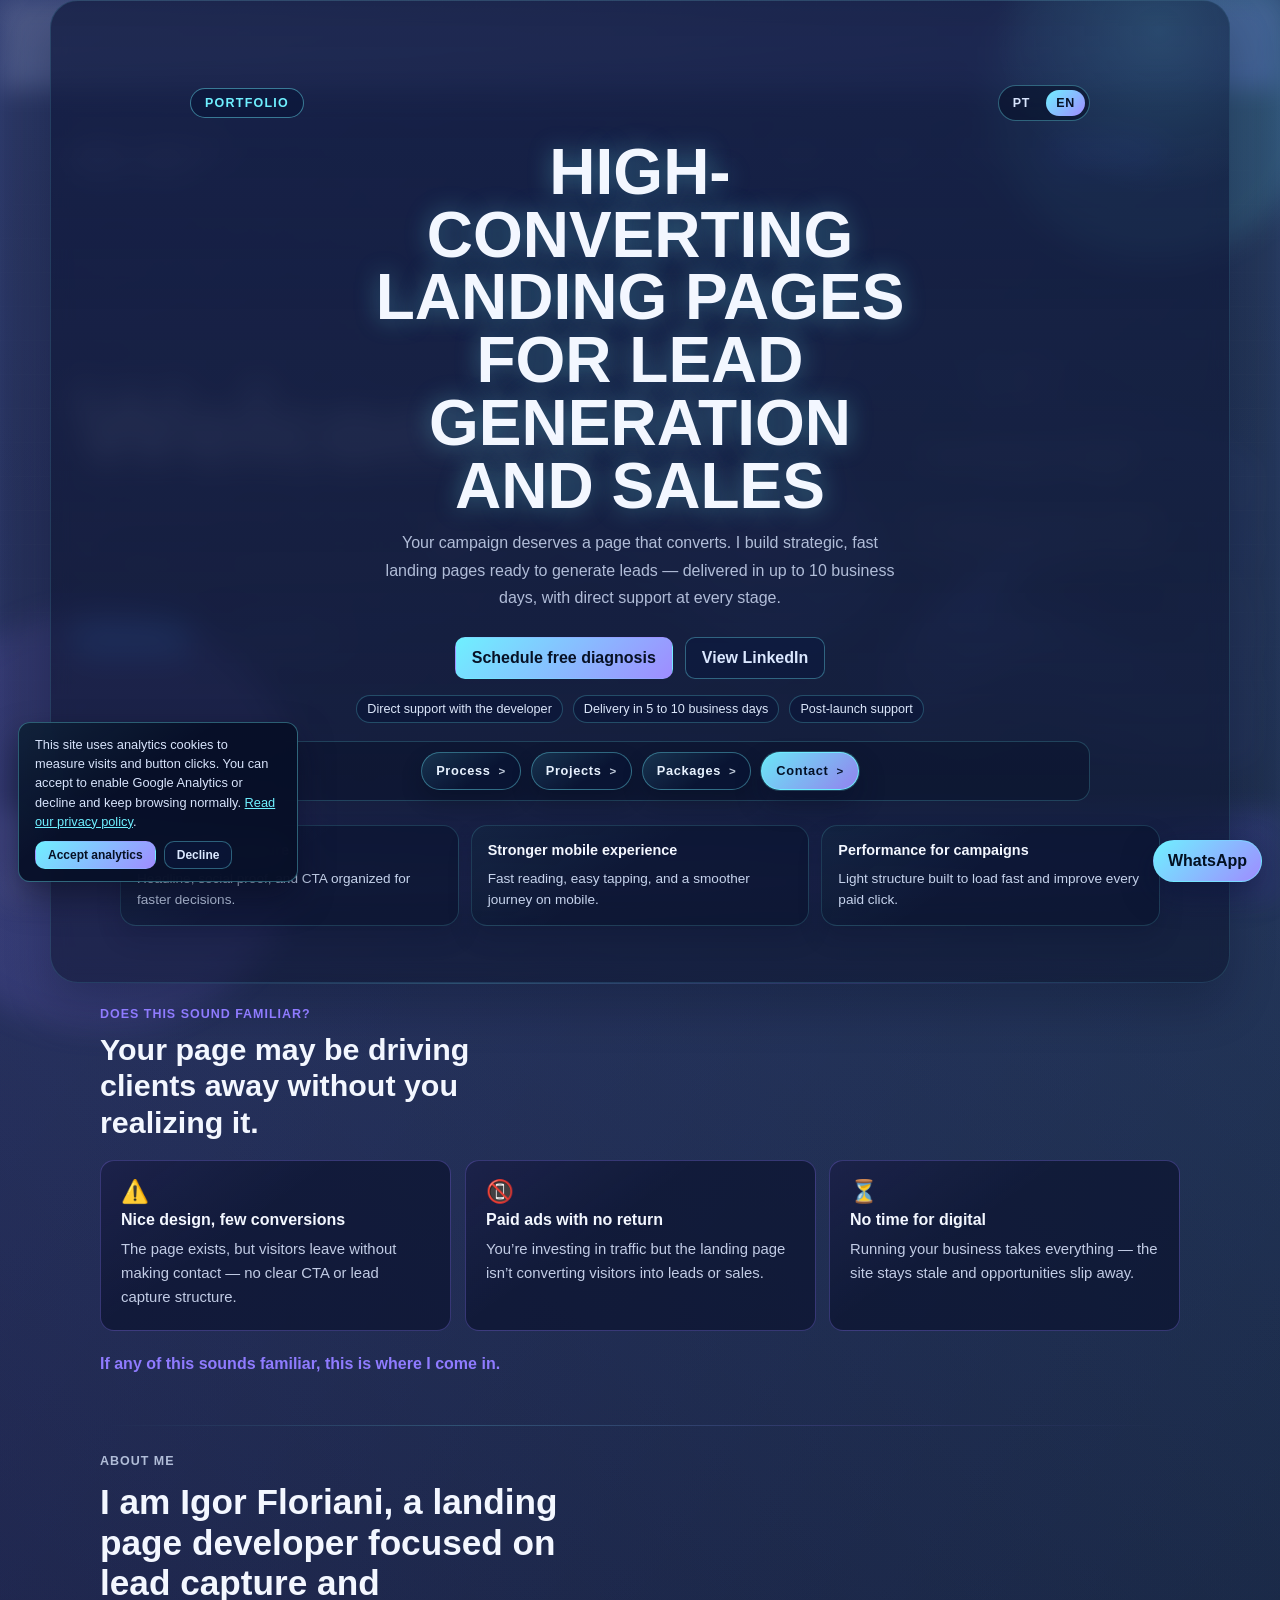
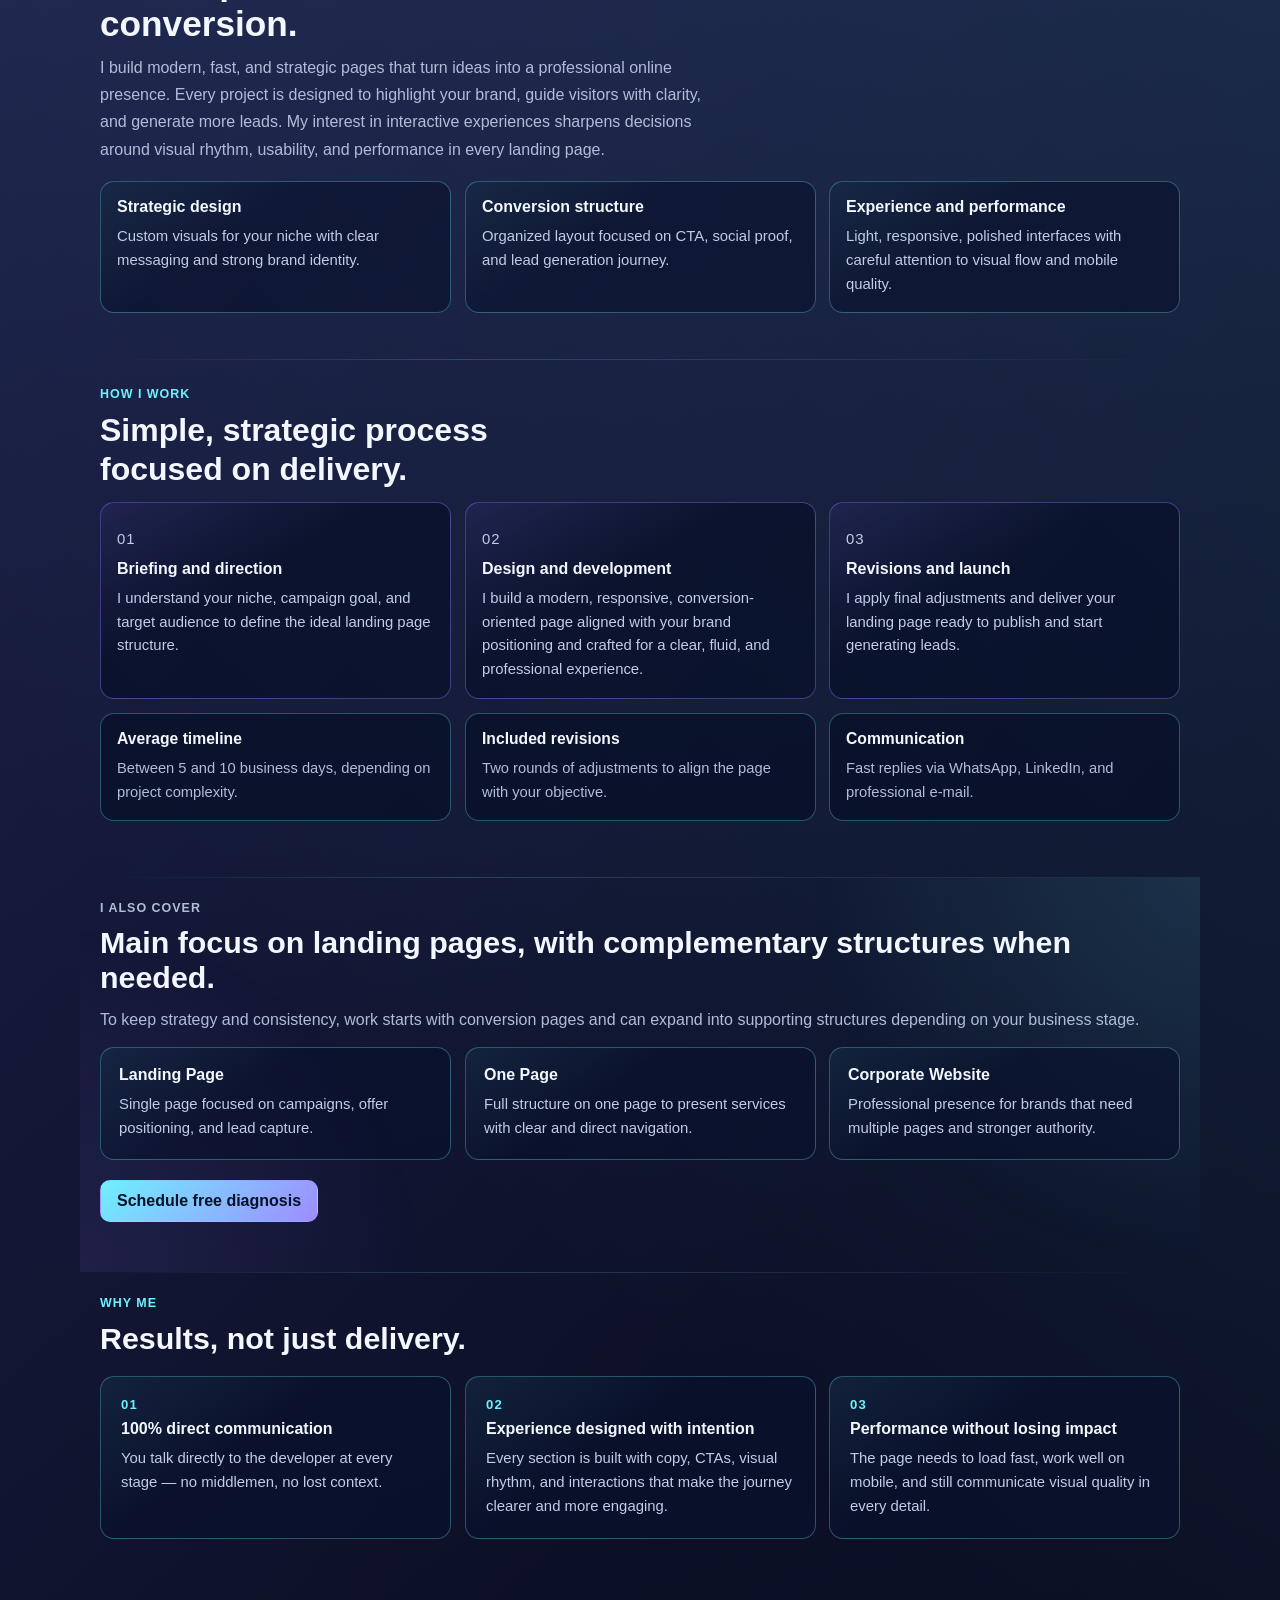
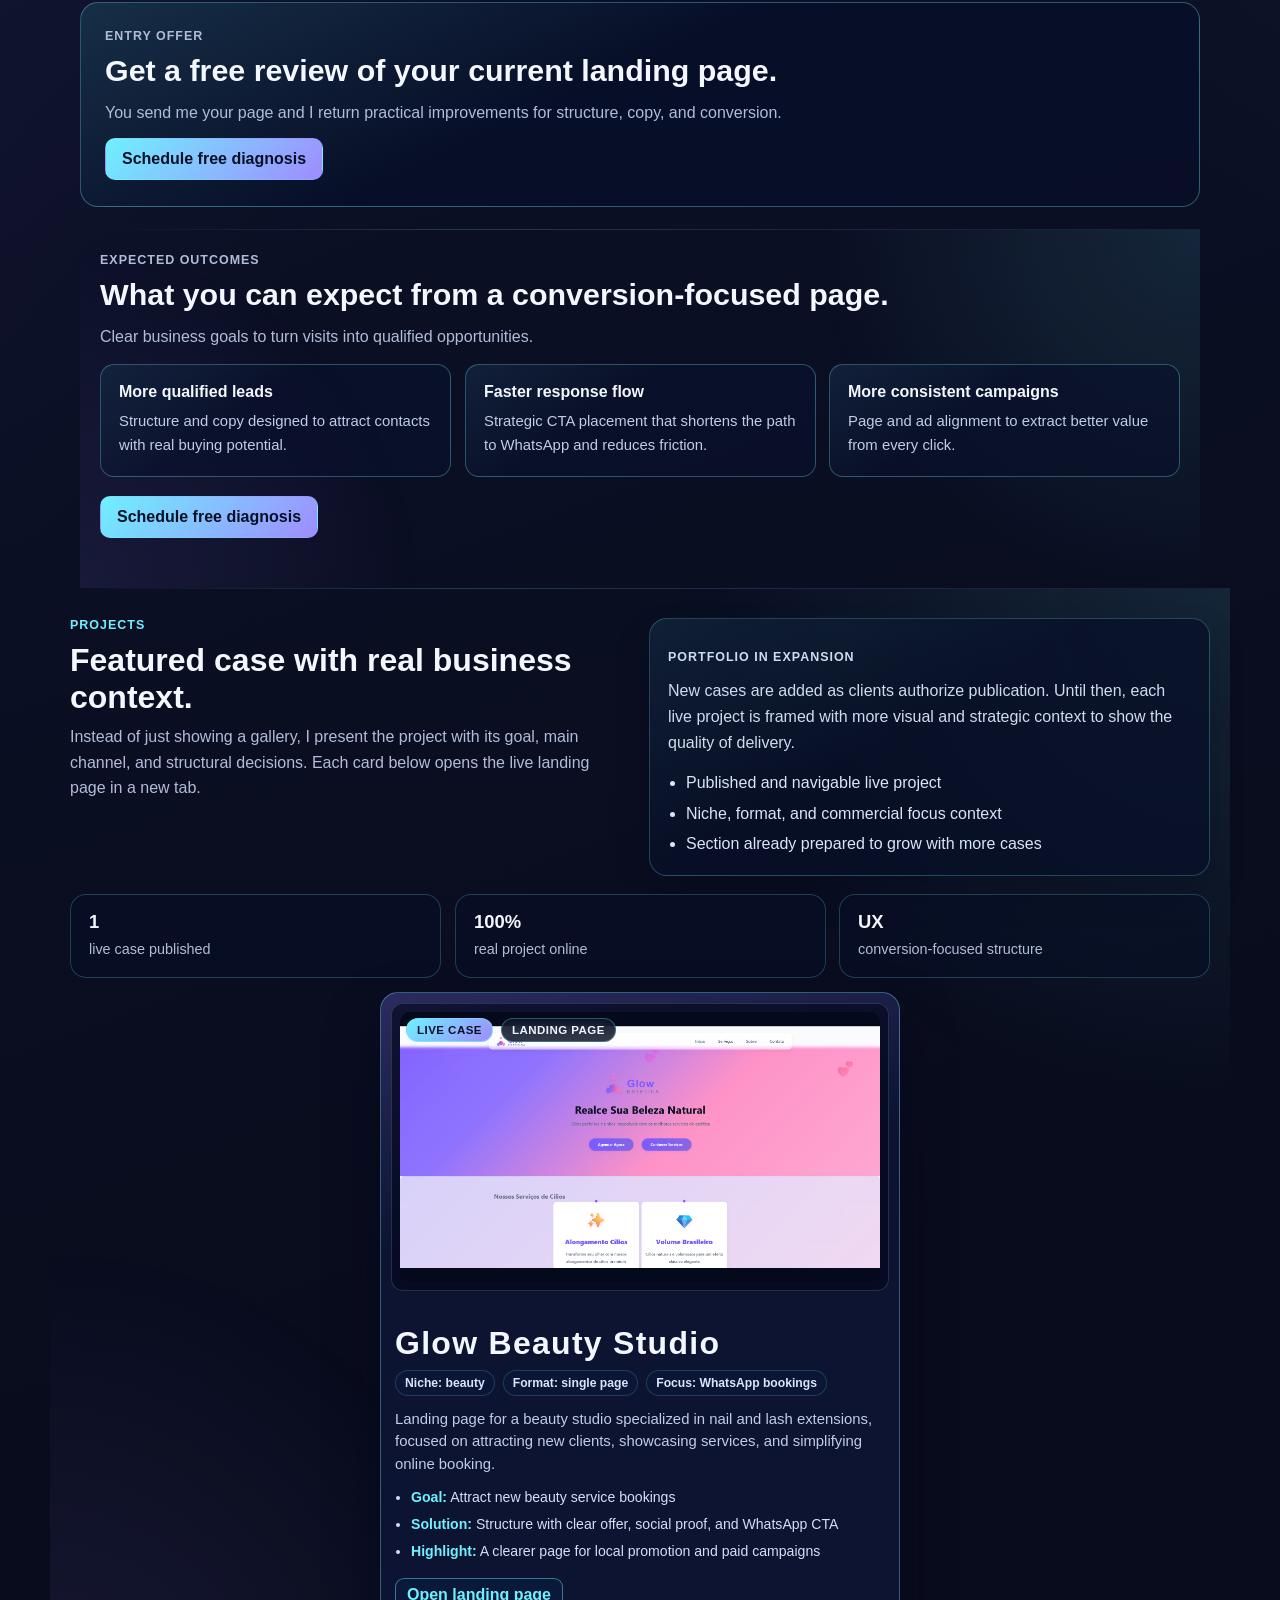
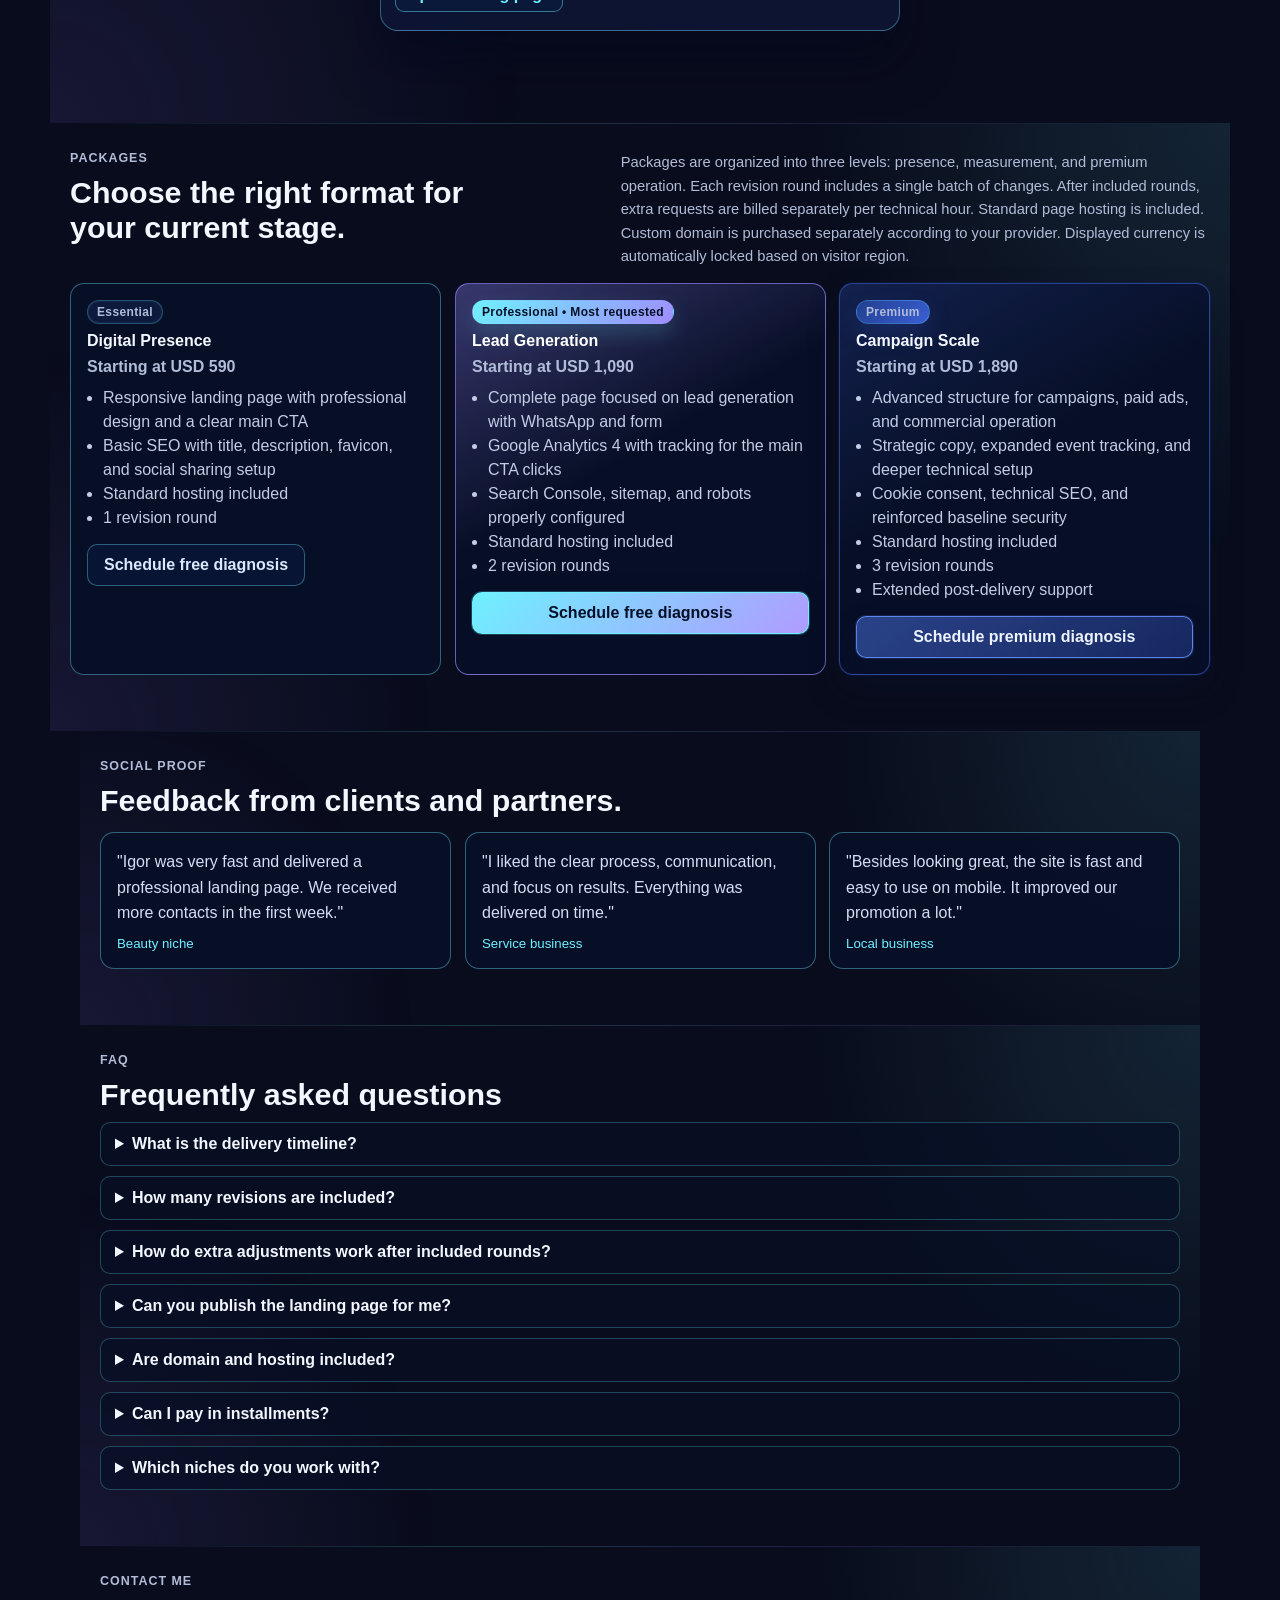
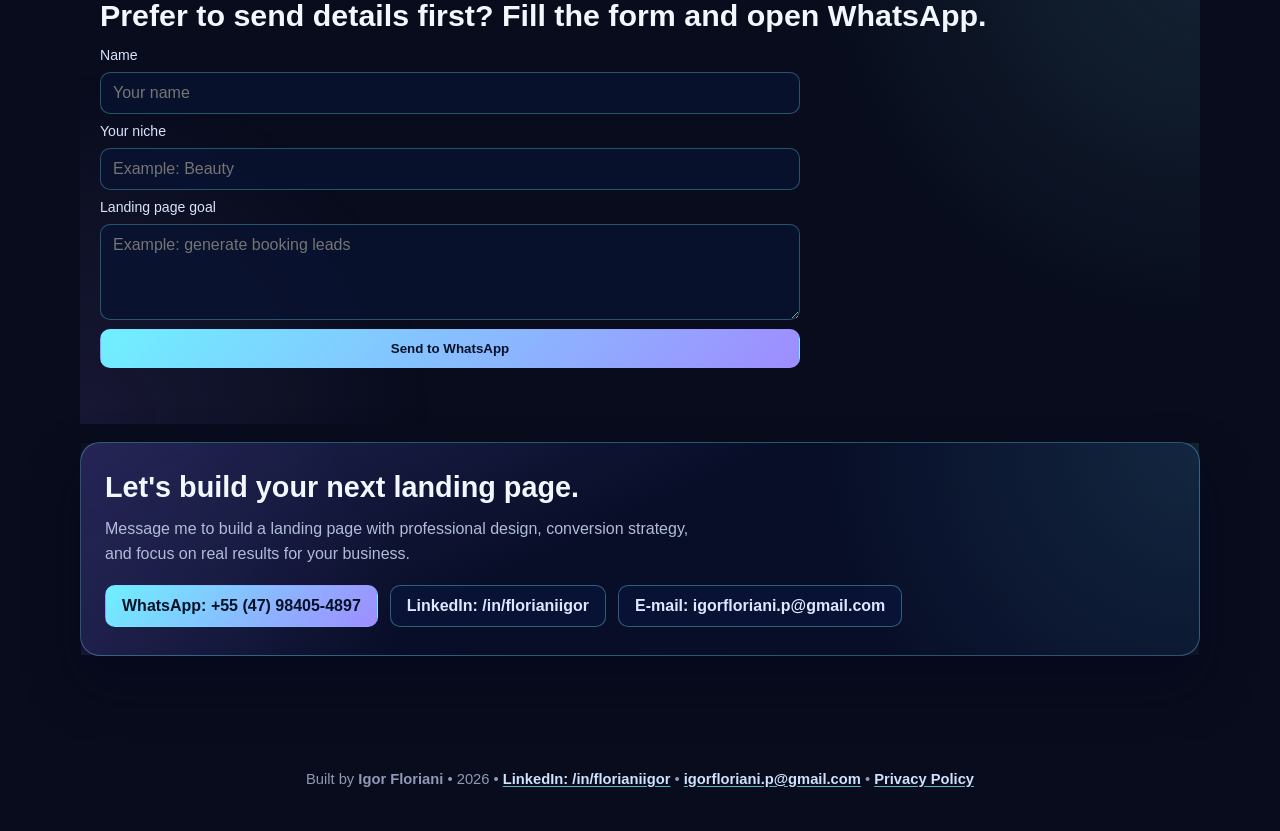
==== index.html @ 19daec39 "feat: refine hero navigation emphasis and premium package hierarchy - Recenter hero headline and mov" ====
<!doctype html>
<html lang="pt-BR">
  <head>
        <script>
          window.GA_MEASUREMENT_ID = "G-L2QM099LRE";
          window.dataLayer = window.dataLayer || [];
          function gtag(){dataLayer.push(arguments);}
        </script>
        <script>
          (function () {
            try {
              const storageKey = "preferred_lang";
              const savedLang = localStorage.getItem(storageKey);
              const path = window.location.pathname;
              const isPtPage = path.endsWith("/") || path.endsWith("/index.html") || path === "";

              if (!isPtPage || savedLang === "pt") {
                return;
              }

              if (!savedLang) {
                const browserLang = (navigator.language || "").toLowerCase();
                if (browserLang.startsWith("en")) {
                  window.location.replace("index-en.html");
                }
              }
            } catch (error) {
              // Ignore storage/navigation issues and keep default language.
            }
          })();
        </script>
    <meta charset="UTF-8" />
    <meta name="viewport" content="width=device-width, initial-scale=1.0" />
    <meta name="author" content="Igor Floriani" />
    <meta name="theme-color" content="#090c1c" />
    <!-- Security Headers -->
    <meta http-equiv="X-UA-Compatible" content="IE=edge" />
    <meta http-equiv="X-Content-Type-Options" content="nosniff" />
    <meta http-equiv="X-Frame-Options" content="SAMEORIGIN" />
    <meta http-equiv="Referrer-Policy" content="strict-origin-when-cross-origin" />
    <meta http-equiv="Permissions-Policy" content="geolocation=(), microphone=(), camera=()" />
    <meta http-equiv="Content-Security-Policy" content="default-src 'self' https:; script-src 'self' 'unsafe-inline' https://www.googletagmanager.com https://www.google-analytics.com; style-src 'self' 'unsafe-inline' https://fonts.googleapis.com; font-src https://fonts.gstatic.com; connect-src https://www.google-analytics.com https://www.googletagmanager.com https://www.igorfloriani.com; img-src 'self' data: https:; media-src 'none'; object-src 'none'; frame-src 'none'" />
    <title>Landing Pages de Alta Conversão | Igor Floriani</title>
    <meta
      name="description"
      content="Landing pages de alta conversão para gerar leads e vender mais. Desenvolvimento estratégico, SEO técnico e suporte direto com Igor Floriani."
    />
    <!-- Open Graph / Facebook -->
    <meta property="og:type" content="website">
    <meta property="og:locale" content="pt_BR">
    <meta property="og:locale:alternate" content="en_US">
    <meta property="og:site_name" content="Igor Floriani">
    <meta property="og:url" content="https://www.igorfloriani.com/">
    <meta property="og:title" content="Landing Pages de Alta Conversão | Igor Floriani">
    <meta property="og:description" content="Landing pages de alta conversão para gerar leads e vender mais, com SEO técnico, performance e suporte direto.">
    <meta property="og:image" content="https://www.igorfloriani.com/assets/og-image.png">
    <meta property="og:image:width" content="1200">
    <meta property="og:image:height" content="630">
    <meta property="og:image:alt" content="Igor Floriani - Landing pages com foco em conversão">

    <!-- Twitter -->
    <meta property="twitter:card" content="summary_large_image">
    <meta property="twitter:url" content="https://www.igorfloriani.com/">
    <meta property="twitter:title" content="Landing Pages de Alta Conversão | Igor Floriani">
    <meta property="twitter:description" content="Landing pages para gerar leads e vender mais, com SEO técnico, performance e suporte direto.">
    <meta property="twitter:image" content="https://www.igorfloriani.com/assets/og-image.png">
    <meta property="twitter:image:alt" content="Igor Floriani - Landing pages com foco em conversão">

    <!-- Canonical URL -->
    <link rel="canonical" href="https://www.igorfloriani.com/">
    <link rel="alternate" hreflang="pt-BR" href="https://www.igorfloriani.com/">
    <link rel="alternate" hreflang="en" href="https://www.igorfloriani.com/index-en.html">
    <link rel="alternate" hreflang="x-default" href="https://www.igorfloriani.com/">

    <script type="application/ld+json">
      {
        "@context": "https://schema.org",
        "@graph": [
          {
            "@type": "ProfessionalService",
            "@id": "https://www.igorfloriani.com/#service",
            "name": "Landing Pages de Alta Conversão | Igor Floriani",
            "url": "https://www.igorfloriani.com/",
            "image": "https://www.igorfloriani.com/assets/og-image.png",
            "description": "Desenvolvimento de landing pages de alta conversão, com SEO técnico, performance e foco em geração de leads.",
            "serviceType": ["Landing pages de alta conversão", "Implementação de GA4", "SEO técnico para landing pages"],
            "areaServed": ["BR", "US", "PT", "GB"],
            "availableLanguage": ["pt-BR", "en"],
            "priceRange": "R$790-R$2190 / USD590-USD1890",
            "sameAs": ["https://www.linkedin.com/in/florianiigor"],
            "contactPoint": [
              {
                "@type": "ContactPoint",
                "contactType": "sales",
                "telephone": "+55-47-98405-4897",
                "email": "igorfloriani.p@gmail.com",
                "availableLanguage": ["pt-BR", "en"]
              }
            ]
          },
          {
            "@type": "WebSite",
            "@id": "https://www.igorfloriani.com/#website",
            "url": "https://www.igorfloriani.com/",
            "name": "Landing Pages de Alta Conversão | Igor Floriani",
            "description": "Landing pages estratégicas para captar leads, validar ofertas e vender mais.",
            "inLanguage": "pt-BR"
          }
        ]
      }
    </script>

    <script type="application/ld+json">
      {
        "@context": "https://schema.org",
        "@type": "FAQPage",
        "mainEntity": [
          {
            "@type": "Question",
            "name": "Qual o prazo de entrega?",
            "acceptedAnswer": {
              "@type": "Answer",
              "text": "Normalmente entre 5 e 10 dias úteis, dependendo do escopo e materiais enviados."
            }
          },
          {
            "@type": "Question",
            "name": "Quantas revisões estão inclusas?",
            "acceptedAnswer": {
              "@type": "Answer",
              "text": "Até 2 rodadas de ajustes para garantir alinhamento com seu objetivo."
            }
          },
          {
            "@type": "Question",
            "name": "Você publica a landing para mim?",
            "acceptedAnswer": {
              "@type": "Answer",
              "text": "Sim, posso deixar sua página pronta para publicação e orientar domínio e hospedagem."
            }
          },
          {
            "@type": "Question",
            "name": "Posso pagar em etapas?",
            "acceptedAnswer": {
              "@type": "Answer",
              "text": "Sim. Em geral funciona com sinal para início e restante na entrega."
            }
          }
        ]
      }
    </script>

    <!-- Robots meta -->
    <meta name="robots" content="index, follow">
    <meta name="googlebot" content="index, follow, max-image-preview:large, max-snippet:-1, max-video-preview:-1" />
    <link rel="icon" href="/favicon.ico" sizes="any" />
    <link rel="icon" type="image/png" href="/favicon-48x48.png" sizes="48x48" />
    <link rel="icon" type="image/png" href="/favicon-32x32.png" sizes="32x32" />
    <link rel="icon" type="image/png" href="/favicon-16x16.png" sizes="16x16" />
    <link rel="icon" type="image/x-icon" href="./favicon.ico?v=2" />
    <link rel="shortcut icon" href="./favicon.ico?v=2" />
    <link rel="apple-touch-icon" sizes="180x180" href="./apple-touch-icon.png?v=2" />
    <link rel="icon" type="image/png" sizes="32x32" href="./favicon-32x32.png?v=2" />
    <link rel="icon" type="image/png" sizes="16x16" href="./favicon-16x16.png?v=2" />
    <link rel="manifest" href="site.webmanifest" />
    <link rel="preconnect" href="https://fonts.googleapis.com" />
    <link rel="preconnect" href="https://fonts.gstatic.com" crossorigin />
    <link
      rel="preload"
      as="style"
      href="https://fonts.googleapis.com/css2?family=Manrope:wght@400;500;700;800&family=Orbitron:wght@500;700;800&display=swap"
    />
    <link
      href="https://fonts.googleapis.com/css2?family=Manrope:wght@400;500;700;800&family=Orbitron:wght@500;700;800&display=swap"
      rel="stylesheet"
      media="print"
      onload="this.media='all'"
    />
    <noscript>
      <link
        href="https://fonts.googleapis.com/css2?family=Manrope:wght@400;500;700;800&family=Orbitron:wght@500;700;800&display=swap"
        rel="stylesheet"
      />
    </noscript>
    <link rel="stylesheet" href="styles.css" />
  </head>
  <body>
    <a href="#main-content" class="skip-link">Pular para o conteúdo principal</a>
    <div class="bg-shape bg-shape--one" aria-hidden="true"></div>
    <div class="bg-shape bg-shape--two" aria-hidden="true"></div>

    <header class="hero">
      <div class="hero__layout">
        <div class="hero__content">
          <div class="hero__top">
            <p class="hero__tag">Portfólio</p>
            <nav class="language-switch" aria-label="Seletor de idioma">
              <a class="language-switch__link language-switch__link--active" data-lang="pt" href="index.html">PT</a>
              <a class="language-switch__link" data-lang="en" href="index-en.html">EN</a>
            </nav>
          </div>
          <h1>Landing pages de alta conversão para gerar leads e vendas</h1>
          <p class="hero__subtitle">
            Sua campanha merece uma página que converte. Desenvolvo landing pages estratégicas, rápidas
            e com foco em resultado — entregues em até 10 dias úteis, com suporte direto em cada etapa.
          </p>
          <div class="hero__actions">
            <a
              class="action-btn action-btn--primary"
              data-track="hero_whatsapp_cta"
              href="https://wa.me/5547984054897?text=Ol%C3%A1%20Igor%2C%20vi%20seu%20portf%C3%B3lio%20e%20quero%20um%20or%C3%A7amento%20para%20minha%20landing%20page."
              target="_blank"
              rel="noopener noreferrer"
            >
              Agendar diagnostico gratuito
            </a>
            <a
              class="action-btn"
              data-track="hero_linkedin_cta"
              href="https://www.linkedin.com/in/florianiigor"
              target="_blank"
              rel="noopener noreferrer"
            >
              Ver LinkedIn
            </a>
          </div>
          <div class="trust-badges" aria-label="Diferenciais de atendimento">
            <span>Atendimento direto com desenvolvedor</span>
            <span>Entrega em 5 a 10 dias úteis</span>
            <span>Suporte pós-entrega</span>
          </div>
          <nav class="hero__quick-nav" aria-label="Acessos rápidos">
            <a class="hero__quick-link" data-track="hero_process_nav" href="#processo">Processo</a>
            <a class="hero__quick-link" data-track="hero_projects_nav" href="#projects">Projetos</a>
            <a class="hero__quick-link" data-track="hero_plans_nav" href="#planos">Pacotes</a>
            <a class="hero__quick-link hero__quick-link--priority" data-track="hero_contact_nav" href="#contato">Contato</a>
          </nav>
        </div>
      </div>
      <div class="hero__insights" aria-label="Pontos fortes da entrega">
        <article class="hero__insight">
          <h2>Oferta mais clara</h2>
          <p>Headline, prova social e CTA organizados para decidir mais rapido.</p>
        </article>
        <article class="hero__insight">
          <h2>Experiencia mobile forte</h2>
          <p>Leitura rapida, toque facil e jornada mais fluida no celular.</p>
        </article>
        <article class="hero__insight">
          <h2>Performance para campanha</h2>
          <p>Estrutura leve para carregar rapido e valorizar cada clique pago.</p>
        </article>
      </div>
    </header>

    <main id="main-content">
      <section class="pain" aria-label="Problemas comuns" lang="pt-BR">
        <p class="pain__tag">Você se identifica?</p>
        <h2>Sua página pode estar afastando clientes sem que você perceba.</h2>
        <div class="pain__grid">
          <article class="pain__item">
            <span class="pain__icon" aria-hidden="true">⚠️</span>
            <h3>Visual bonito, poucas conversões</h3>
            <p>A página existe, mas os visitantes saem sem deixar contato — sem CTA claro e estrutura de captura.</p>
          </article>
          <article class="pain__item">
            <span class="pain__icon" aria-hidden="true">📵</span>
            <h3>Tráfego pago sem retorno</h3>
            <p>Você investe em anúncios mas a landing não transforma visitas em leads ou vendas.</p>
          </article>
          <article class="pain__item">
            <span class="pain__icon" aria-hidden="true">⏳</span>
            <h3>Sem tempo para o digital</h3>
            <p>Tocar o negócio consome tudo — o site fica parado e oportunidades passam em branco.</p>
          </article>
        </div>
        <p class="pain__bridge">Se qualquer uma dessas situações soa familiar, é aqui que eu entro.</p>
      </section>

      <section class="about" id="sobre" aria-label="Sobre mim" lang="pt-BR">
        <p class="about__tag">Sobre mim</p>
        <h2>Sou Igor Floriani, desenvolvedor de landing pages para captação e conversão.</h2>
        <p>
          Crio páginas modernas, rápidas e estratégicas para transformar ideias em presença digital
          profissional. Cada projeto é pensado para destacar sua marca, conduzir o visitante com
          clareza e gerar mais contatos para o seu negócio. Meu olhar para experiências interativas
          reforça decisões de ritmo visual, usabilidade e performance em cada landing page.
        </p>
        <div class="about__grid" aria-label="Diferenciais">
          <article class="about__item">
            <h3>Design estratégico</h3>
            <p>Visual personalizado para o nicho, com clareza de mensagem e identidade forte.</p>
          </article>
          <article class="about__item">
            <h3>Estrutura de conversão</h3>
            <p>Organização com foco em CTA, prova social e jornada para gerar mais leads.</p>
          </article>
          <article class="about__item">
            <h3>Experiência e performance</h3>
            <p>Interfaces leves, responsivas e polidas, com atenção à fluidez visual e à qualidade no mobile.</p>
          </article>
        </div>
      </section>
      <section class="process" id="processo" aria-label="Como eu trabalho" lang="pt-BR">
        <p class="process__tag">Como eu trabalho</p>
        <h2>Processo simples, estratégico e focado em entrega.</h2>
        <div class="process__grid">
          <article class="process__item">
            <p class="process__step">01</p>
            <h3>Briefing e direção</h3>
            <p>
              Entendo seu nicho, objetivo da campanha e público para definir a estrutura ideal da
              landing page.
            </p>
          </article>
          <article class="process__item">
            <p class="process__step">02</p>
            <h3>Design e desenvolvimento</h3>
            <p>
              Construo uma página moderna, responsiva e com foco em conversão, alinhada à identidade
              da sua marca e pensada para uma experiência clara, fluida e profissional.
            </p>
          </article>
          <article class="process__item">
            <p class="process__step">03</p>
            <h3>Revisões e publicação</h3>
            <p>
              Ajusto os detalhes finais e entrego sua landing pronta para publicar e começar a gerar
              contatos.
            </p>
          </article>
        </div>
        <div class="process__highlights" aria-label="Informações rápidas">
          <article class="highlight-card">
            <h3>Prazo médio</h3>
            <p>Entre 5 e 10 dias úteis, de acordo com a complexidade do projeto.</p>
          </article>
          <article class="highlight-card">
            <h3>Revisões incluídas</h3>
            <p>Duas rodadas de ajustes para alinhar a página ao seu objetivo.</p>
          </article>
          <article class="highlight-card">
            <h3>Atendimento</h3>
            <p>Resposta rápida via WhatsApp, LinkedIn e e-mail profissional.</p>
          </article>
        </div>
      </section>

      <section class="service-scope" aria-label="Escopos atendidos" lang="pt-BR">
        <p class="service-scope__tag">Atendo tambem</p>
        <h2>Foco principal em landing pages, com opcoes complementares quando faz sentido.</h2>
        <p>
          Para manter estrategia e consistencia, o trabalho parte de paginas de conversao e pode
          evoluir para estruturas de apoio conforme o momento do seu negocio.
        </p>
        <div class="service-scope__grid">
          <article class="service-scope__item">
            <h3>Landing Page</h3>
            <p>Pagina unica com foco em campanha, oferta e captacao de leads com CTA claro.</p>
          </article>
          <article class="service-scope__item">
            <h3>One Page</h3>
            <p>Estrutura completa em uma pagina para apresentar servicos com navegacao objetiva.</p>
          </article>
          <article class="service-scope__item">
            <h3>Site Institucional</h3>
            <p>Presenca profissional para marcas que precisam de mais paginas e autoridade digital.</p>
          </article>
        </div>
        <a
          class="action-btn action-btn--primary service-scope__cta"
          data-track="scope_whatsapp_cta"
          href="https://wa.me/5547984054897?text=Ol%C3%A1%20Igor%2C%20quero%20agendar%20um%20diagn%C3%B3stico%20gratuito%20para%20entender%20qual%20estrutura%20de%20site%20faz%20mais%20sentido%20para%20meu%20neg%C3%B3cio."
          target="_blank"
          rel="noopener noreferrer"
        >
          Agendar diagnostico gratuito
        </a>
      </section>

      <section class="why-me" aria-label="Por que trabalhar comigo" lang="pt-BR">
        <p class="why-me__tag">Por que comigo</p>
        <h2>Resultado, não só entrega.</h2>
        <div class="why-me__grid">
          <article class="why-me__item">
            <span class="why-me__num" aria-hidden="true">01</span>
            <h3>Atendimento 100% direto</h3>
            <p>Você fala com o desenvolvedor em cada etapa — sem intermediários e sem perda de contexto.</p>
          </article>
          <article class="why-me__item">
            <span class="why-me__num" aria-hidden="true">02</span>
            <h3>Experiência pensada com intenção</h3>
            <p>Cada seção é pensada com copy, CTA, ritmo visual e interações que tornam a jornada mais clara e envolvente.</p>
          </article>
          <article class="why-me__item">
            <span class="why-me__num" aria-hidden="true">03</span>
            <h3>Performance sem sacrificar impacto</h3>
            <p>A página precisa carregar rápido, funcionar bem no mobile e ainda transmitir qualidade visual em cada detalhe.</p>
          </article>
        </div>
      </section>

      <section class="offer" aria-label="Oferta de entrada">
        <p class="offer__tag">Oferta de entrada</p>
        <h2>Receba uma análise gratuita da sua landing atual.</h2>
        <p>
          Você me envia sua página, eu te devolvo melhorias práticas de estrutura, copy e conversão.
        </p>
        <a
          class="action-btn action-btn--primary"
          data-track="offer_whatsapp_cta"
          href="https://wa.me/5547984054897?text=Ol%C3%A1%20Igor%2C%20quero%20a%20an%C3%A1lise%20gratuita%20da%20minha%20landing%20page."
          target="_blank"
          rel="noopener noreferrer"
        >
          Agendar diagnostico gratuito
        </a>
      </section>

      <section class="outcomes" aria-label="Resultados esperados" lang="pt-BR">
        <p class="outcomes__tag">Resultados esperados</p>
        <h2>O que voce pode esperar com uma pagina feita para conversao.</h2>
        <p>Objetivos de negocio claros para transformar visitas em oportunidades comerciais.</p>
        <div class="outcomes__grid">
          <article class="outcomes__item">
            <h3>Mais leads qualificados</h3>
            <p>Estrutura e copy para atrair contatos com real potencial de compra.</p>
          </article>
          <article class="outcomes__item">
            <h3>Atendimento mais rapido</h3>
            <p>CTA estrategico para encurtar o caminho ate o WhatsApp e reduzir friccao.</p>
          </article>
          <article class="outcomes__item">
            <h3>Campanhas com mais consistencia</h3>
            <p>Pagina alinhada ao trafego pago para aproveitar melhor cada clique investido.</p>
          </article>
        </div>
        <a
          class="action-btn action-btn--primary outcomes__cta"
          data-track="outcomes_whatsapp_cta"
          href="https://wa.me/5547984054897?text=Ol%C3%A1%20Igor%2C%20quero%20agendar%20um%20diagn%C3%B3stico%20gratuito%20para%20aumentar%20a%20convers%C3%A3o%20da%20minha%20p%C3%A1gina."
          target="_blank"
          rel="noopener noreferrer"
        >
          Agendar diagnostico gratuito
        </a>
      </section>

      <section class="projects-section" aria-label="Projetos publicados" lang="pt-BR">
        <div class="projects-section__header">
          <div class="projects-section__intro">
            <p class="projects-section__tag">Projetos</p>
            <h2>Case em destaque, com contexto real de negocio.</h2>
            <p class="projects-section__subtitle">
              Em vez de mostrar so uma galeria, apresento o projeto com objetivo, canal principal e
              decisoes de estrutura. Cada card abaixo abre a landing real em uma nova aba.
            </p>
          </div>
          <aside class="projects-section__spotlight" aria-label="Contexto do portfólio">
            <p class="projects-section__spotlight-tag">Portfólio em expansão</p>
            <p>
              Novos cases entram conforme autorização dos clientes. Enquanto isso, cada projeto
              publicado recebe mais contexto visual e estratégico para mostrar a qualidade da entrega.
            </p>
            <ul class="projects-section__spotlight-list">
              <li>Projeto publicado e navegável</li>
              <li>Contexto de nicho, formato e foco comercial</li>
              <li>Seção preparada para crescer com novos cases</li>
            </ul>
          </aside>
        </div>
        <div class="projects-section__stats" aria-label="Indicadores do portfólio">
          <article class="projects-section__stat">
            <strong data-project-count>1</strong>
            <span>case publicado</span>
          </article>
          <article class="projects-section__stat">
            <strong>100%</strong>
            <span>projeto real no ar</span>
          </article>
          <article class="projects-section__stat">
            <strong>UX</strong>
            <span>estrutura com foco em conversão</span>
          </article>
        </div>
        <section class="projects" id="projects" aria-label="Lista de projetos"></section>
      </section>

      <section class="plans" id="planos" aria-label="Pacotes de serviço" lang="pt-BR">
        <div class="plans__header">
          <div class="plans__intro">
            <p class="plans__tag">Pacotes</p>
            <h2>Escolha o formato ideal para o seu momento.</h2>
          </div>
          <p class="plans__note">
            Os pacotes foram organizados em três níveis: presença, medição e operação premium. Cada
            rodada de ajustes considera um lote único de alterações. Após as rodadas inclusas, novas
            demandas são cobradas à parte por hora técnica. A hospedagem padrão da página já está
            inclusa. O domínio personalizado é contratado à parte, conforme o valor do provedor. A
            moeda exibida é definida automaticamente pela região de acesso.
          </p>
        </div>
        <div class="plans__grid">
          <article class="plan-card">
            <p class="plan-card__badge">Essencial</p>
            <h3>Presença Digital</h3>
            <p class="plan-card__price">
              A partir de
              <span data-price-brl="R$ 790" data-price-usd="US$ 590">R$ 790</span>
            </p>
            <ul>
              <li>Landing page responsiva com visual profissional e CTA principal</li>
              <li>SEO básico com title, description, favicon e compartilhamento social</li>
              <li>Hospedagem padrão inclusa</li>
              <li>1 rodada de ajustes</li>
            </ul>
            <a
              class="action-btn"
              data-track="plan_presenca_cta"
              href="https://wa.me/5547984054897?text=Ol%C3%A1%20Igor%2C%20quero%20agendar%20um%20diagn%C3%B3stico%20gratuito%20para%20o%20pacote%20Presenca%20Digital."
              target="_blank"
              rel="noopener noreferrer"
              >Agendar diagnostico gratuito</a
            >
          </article>
          <article class="plan-card plan-card--featured">
            <p class="plan-card__badge">Profissional • Mais pedido</p>
            <h3>Captação de Leads</h3>
            <p class="plan-card__price">
              A partir de
              <span data-price-brl="R$ 1.390" data-price-usd="US$ 1.090">R$ 1.390</span>
            </p>
            <ul>
              <li>Página completa para gerar leads com WhatsApp e formulário</li>
              <li>Google Analytics 4 com rastreamento dos principais cliques</li>
              <li>Search Console, sitemap e robots configurados</li>
              <li>Hospedagem padrão inclusa</li>
              <li>2 rodadas de ajustes</li>
            </ul>
            <a
              class="action-btn action-btn--primary"
              data-track="plan_captacao_cta"
              href="https://wa.me/5547984054897?text=Ol%C3%A1%20Igor%2C%20quero%20agendar%20um%20diagn%C3%B3stico%20gratuito%20para%20o%20pacote%20Captacao%20de%20Leads."
              target="_blank"
              rel="noopener noreferrer"
              >Agendar diagnostico gratuito</a
            >
          </article>
          <article class="plan-card plan-card--premium">
            <p class="plan-card__badge plan-card__badge--premium">Premium</p>
            <h3>Escala de Campanhas</h3>
            <p class="plan-card__price">
              A partir de
              <span data-price-brl="R$ 2.190" data-price-usd="US$ 1.890">R$ 2.190</span>
            </p>
            <ul>
              <li>Estrutura avançada para campanhas, anúncios e operação comercial</li>
              <li>Copy estratégica, eventos ampliados e setup técnico mais completo</li>
              <li>Consentimento de cookies, SEO técnico e segurança básica reforçada</li>
              <li>Hospedagem padrão inclusa</li>
              <li>3 rodadas de ajustes</li>
              <li>Suporte estendido no pós-entrega</li>
            </ul>
            <a
              class="action-btn"
              data-track="plan_escala_cta"
              href="https://wa.me/5547984054897?text=Ol%C3%A1%20Igor%2C%20quero%20agendar%20um%20diagn%C3%B3stico%20gratuito%20para%20o%20pacote%20Escala%20de%20Campanhas."
              target="_blank"
              rel="noopener noreferrer"
              >Agendar diagnostico premium</a
            >
          </article>
        </div>
      </section>

      <section class="testimonials" aria-label="Depoimentos" lang="pt-BR">
        <p class="testimonials__tag">Prova social</p>
        <h2>Feedbacks de clientes e parceiros.</h2>
        <div class="testimonials__grid">
          <article class="testimonial-card">
            <p>
              "O Igor foi super ágil e entregou uma landing com visual profissional. Recebemos mais
              contatos já na primeira semana."
            </p>
            <span>Nicho de estética</span>
          </article>
          <article class="testimonial-card">
            <p>
              "Gostei do processo claro, da comunicação e da preocupação com resultado. Tudo ficou
              pronto dentro do prazo."
            </p>
            <span>Prestação de serviços</span>
          </article>
          <article class="testimonial-card">
            <p>
              "Além de bonito, o site ficou rápido e fácil de usar no celular. Isso melhorou muito
              nossa divulgação."
            </p>
            <span>Negócio local</span>
          </article>
        </div>
      </section>

      <section class="faq" id="faq" aria-label="Perguntas frequentes" lang="pt-BR">
        <p class="faq__tag">FAQ</p>
        <h2>Perguntas frequentes</h2>
        <details>
          <summary>Qual o prazo de entrega?</summary>
          <p>Normalmente entre 5 e 10 dias úteis, dependendo do escopo e materiais enviados.</p>
        </details>
        <details>
          <summary>Quantas revisões estão inclusas?</summary>
          <p>Até 2 rodadas de ajustes para garantir alinhamento com seu objetivo.</p>
        </details>
        <details>
          <summary>Como funciona ajuste extra após as rodadas?</summary>
          <p>
            Após as rodadas inclusas, novas alterações são cobradas à parte:
            <span data-rate-brl="R$ 90/h" data-rate-usd="US$ 45/h">R$ 90/h</span>, com mínimo
            de 1 hora por solicitação.
          </p>
        </details>
        <details>
          <summary>Você publica a landing para mim?</summary>
          <p>Sim, posso deixar sua página pronta para publicação e orientar domínio/hospedagem.</p>
        </details>
        <details>
          <summary>Domínio e hospedagem estão inclusos?</summary>
          <p>
            A hospedagem padrão da sua landing já está inclusa no projeto. O domínio personalizado
            é contratado à parte no provedor que você preferir. Se quiser, eu cuido da configuração
            para você.
          </p>
        </details>
        <details>
          <summary>Posso pagar em etapas?</summary>
          <p>Sim. Em geral funciona com sinal para início e restante na entrega.</p>
        </details>
        <details>
          <summary>Você atende quais nichos?</summary>
          <p>Atendo diferentes nichos, com foco em negócios locais e prestação de serviços.</p>
        </details>
      </section>

      <section class="lead-form" aria-label="Formulário de orçamento" lang="pt-BR">
        <p class="lead-form__tag">Fale comigo</p>
        <h2>Prefere enviar os dados primeiro? Preencha e abra no WhatsApp.</h2>
        <form id="quote-form">
          <label for="name">Nome</label>
          <input id="name" name="name" type="text" placeholder="Seu nome" required />

          <label for="niche">Seu nicho</label>
          <input id="niche" name="niche" type="text" placeholder="Ex: Estética" required />

          <label for="goal">Objetivo da landing</label>
          <textarea
            id="goal"
            name="goal"
            rows="4"
            placeholder="Ex: captar leads para agendamento"
            required
          ></textarea>

          <button class="action-btn action-btn--primary" type="submit">Enviar para WhatsApp</button>
        </form>
      </section>

      <section class="contact" id="contato" aria-label="Contato">
        <h2>Vamos criar sua próxima landing page?</h2>
        <p>
          Me chame para criar uma página com visual profissional, estratégia de conversão e foco em
          resultado real para o seu negócio.
        </p>
        <div class="contact__actions">
          <a
            class="action-btn action-btn--primary"
            data-track="contact_whatsapp_cta"
            href="https://wa.me/5547984054897?text=Ol%C3%A1%20Igor%2C%20vi%20seu%20portf%C3%B3lio%20e%20quero%20um%20or%C3%A7amento%20para%20minha%20landing%20page."
            target="_blank"
            rel="noopener noreferrer"
          >
            WhatsApp: (47) 98405-4897
          </a>
          <a
            class="action-btn"
            data-track="contact_linkedin_cta"
            href="https://www.linkedin.com/in/florianiigor"
            target="_blank"
            rel="noopener noreferrer"
          >
            LinkedIn: /in/florianiigor
          </a>
          <a class="action-btn" data-track="contact_email_cta" href="mailto:igorfloriani.p@gmail.com">
            E-mail: igorfloriani.p@gmail.com
          </a>
        </div>
      </section>
    </main>

    <footer class="footer">
      <p>
        Feito por <strong>Igor Floriani</strong> • 2026 •
        <a href="https://www.linkedin.com/in/florianiigor" target="_blank" rel="noopener noreferrer"
          >LinkedIn: /in/florianiigor</a
        >
        •
        <a href="mailto:igorfloriani.p@gmail.com">igorfloriani.p@gmail.com</a>
        •
        <a href="/privacy.html">Política de Privacidade</a>
      </p>
    </footer>

    <section class="cookie-banner" data-cookie-banner hidden aria-live="polite" aria-label="Aviso de cookies">
      <div class="cookie-banner__content">
        <p>
          Este site usa cookies de analytics para medir visitas e cliques nos botões. Você pode
          aceitar para ativar o Google Analytics ou recusar e continuar navegando normalmente.
          <a href="/privacy.html" style="color: #6ff0ff; text-decoration: underline;">Leia nossa política de privacidade</a>.
        </p>
        <div class="cookie-banner__actions">
          <button class="action-btn action-btn--primary" type="button" data-cookie-action="accept">
            Aceitar analytics
          </button>
          <button class="action-btn" type="button" data-cookie-action="decline">
            Recusar
          </button>
        </div>
      </div>
    </section>

    <a
      class="whatsapp-float"
      data-track="float_whatsapp_cta"
      href="https://wa.me/5547984054897?text=Ol%C3%A1%20Igor%2C%20vi%20seu%20portf%C3%B3lio%20e%20quero%20um%20or%C3%A7amento%20para%20minha%20landing%20page."
      target="_blank"
      rel="noopener noreferrer"
      aria-label="Abrir conversa no WhatsApp"
    >
      WhatsApp
    </a>

    <template id="project-card-template">
      <article class="card">
        <a class="card__link" target="_blank" rel="noopener noreferrer">
          <div class="card__preview-wrap">
            <div class="card__badges" aria-hidden="true">
              <span class="card__badge card__badge--status card__status"></span>
              <span class="card__badge card__type"></span>
            </div>
            <img class="card__preview" alt="" loading="lazy" decoding="async" width="1280" height="720" />
          </div>
          <div class="card__content">
            <h2 class="card__title"></h2>
            <div class="card__facts" aria-label="Contexto do projeto">
              <span class="card__fact card__niche"></span>
              <span class="card__fact card__format"></span>
              <span class="card__fact card__focus"></span>
            </div>
            <p class="card__description"></p>
            <ul class="card__case-list" aria-label="Resumo do estudo de caso">
              <li><strong>Objetivo:</strong> <span class="card__goal"></span></li>
              <li><strong>Solução:</strong> <span class="card__solution"></span></li>
              <li><strong>Destaque:</strong> <span class="card__result"></span></li>
            </ul>
            <span class="card__cta">Abrir landing page</span>
          </div>
        </a>
      </article>
    </template>

    <button class="back-to-top" aria-label="Voltar ao topo" hidden>↑</button>
    <script src="script.js" defer></script>
  </body>
</html>
---- styles.css ----
/* Skip to content link */
.skip-link {
  position: absolute;
  top: -40px;
  left: 0;
  background: var(--accent);
  color: #071125;
  padding: 8px;
  z-index: 100;
  text-decoration: none;
}
.skip-link:focus {
  top: 0;
}
/* Botão Voltar ao Topo */
.back-to-top {
  position: fixed;
  bottom: 80px;
  right: 18px;
  width: 44px;
  height: 44px;
  border-radius: 50%;
  border: 1px solid var(--accent);
  background: rgba(8, 16, 40, 0.9);
  color: var(--accent);
  font-size: 1.5rem;
  cursor: pointer;
  z-index: 19;
  transition: all 0.3s ease;
  display: flex;
  align-items: center;
  justify-content: center;
}

.back-to-top:hover {
  transform: translateY(-4px);
  background: var(--accent);
  color: #071125;
}

.back-to-top[hidden] {
  display: none;
}

:root {
  --bg-0: #090c1c;
  --bg-1: #121a3f;
  --ink: #f3f7ff;
  --muted: #b1bdd8;
  --line: #2d3f7f;
  --accent: #6ff0ff;
  --accent-2: #8f7bff;
  --shadow: 0 28px 50px rgba(4, 8, 30, 0.55);
  /* scroll-behavior agora é condicional via media query */
}

/* Adicione smooth scrolling only when reduced motion is not preferred */
@media (prefers-reduced-motion: no-preference) {
  :root {
    scroll-behavior: smooth;
  }
}

* {
  box-sizing: border-box;
}

body {
  margin: 0;
  min-height: 100vh;
  font-family: "Manrope", sans-serif;
  color: var(--ink);
  background:
    linear-gradient(130deg, rgba(143, 123, 255, 0.18), transparent 44%),
    linear-gradient(220deg, rgba(111, 240, 255, 0.16), transparent 42%),
    linear-gradient(160deg, var(--bg-1), var(--bg-0) 62%);
  overflow-x: hidden;
  position: relative;
}

body::before {
  content: "";
  position: fixed;
  inset: 0;
  pointer-events: none;
  z-index: -2;
  background:
    linear-gradient(rgba(255, 255, 255, 0.04) 1px, transparent 1px),
    linear-gradient(90deg, rgba(255, 255, 255, 0.04) 1px, transparent 1px);
  background-size: 34px 34px;
  mask-image: radial-gradient(circle at center, black 35%, transparent 95%);
}

body::after {
  content: "";
  position: fixed;
  inset: 0;
  pointer-events: none;
  z-index: -1;
  background: url("assets/referencia.webp") center / cover no-repeat;
  opacity: 0.13;
  filter: blur(13px) saturate(120%);
}

.bg-shape {
  position: fixed;
  z-index: -1;
  border-radius: 999px;
  filter: blur(14px);
  opacity: 0.5;
}

#sobre,
#about,
#processo,
#process,
#projects,
#planos,
#plans,
#faq,
#contato,
#contact {
  scroll-margin-top: 104px;
}

.service-scope,
.outcomes,
.projects-section,
.plans,
.testimonials,
.faq,
.lead-form,
.contact {
  position: relative;
  isolation: isolate;
}

.service-scope::after,
.outcomes::after,
.projects-section::after,
.plans::after,
.testimonials::after,
.faq::after,
.lead-form::after,
.contact::after {
  content: "";
  position: absolute;
  inset: 0;
  pointer-events: none;
  z-index: -1;
  background:
    radial-gradient(circle at 100% 0%, rgba(111, 240, 255, 0.12), transparent 34%),
    radial-gradient(circle at 0% 100%, rgba(143, 123, 255, 0.12), transparent 30%);
  opacity: 0.9;
}

@keyframes sectionTargetPulse {
  0% {
    box-shadow: 0 0 0 0 rgba(111, 240, 255, 0);
  }
  25% {
    box-shadow: 0 0 0 1px rgba(111, 240, 255, 0.28), 0 0 36px rgba(111, 240, 255, 0.12);
  }
  100% {
    box-shadow: 0 0 0 0 rgba(111, 240, 255, 0);
  }
}

#sobre:target,
#about:target,
#processo:target,
#process:target,
#planos:target,
#plans:target,
#faq:target,
#contato:target,
#contact:target {
  animation: sectionTargetPulse 1.2s ease-out;
}

.bg-shape--one {
  width: 330px;
  height: 330px;
  background: rgba(111, 240, 255, 0.32);
  top: -70px;
  right: -40px;
}

.bg-shape--two {
  width: 420px;
  height: 420px;
  background: rgba(143, 123, 255, 0.28);
  bottom: -130px;
  left: -110px;
}

.hero {
  max-width: 1180px;
  margin: 0 auto;
  padding: 84px 20px 56px;
  position: relative;
  overflow: hidden;
  border: 1px solid rgba(111, 240, 255, 0.14);
  border-radius: 28px;
  background:
    linear-gradient(180deg, rgba(18, 27, 66, 0.62), rgba(7, 14, 35, 0.24)),
    rgba(6, 12, 34, 0.28);
  box-shadow: 0 24px 46px rgba(4, 9, 28, 0.24);
  backdrop-filter: blur(10px);
  animation: revealUp 0.7s ease-out both;
}

.hero::before,
.hero::after {
  content: "";
  position: absolute;
  pointer-events: none;
}

.hero::before {
  width: 340px;
  height: 340px;
  top: -140px;
  right: -100px;
  border-radius: 50%;
  background: radial-gradient(circle, rgba(111, 240, 255, 0.14), transparent 68%);
}

.hero::after {
  inset: 0;
  background:
    linear-gradient(90deg, rgba(255, 255, 255, 0.04) 1px, transparent 1px),
    linear-gradient(180deg, rgba(255, 255, 255, 0.03) 1px, transparent 1px);
  background-size: 28px 28px;
  mask-image: linear-gradient(180deg, rgba(0, 0, 0, 0.42), transparent 78%);
  opacity: 0.14;
}

.hero__layout {
  position: relative;
  z-index: 1;
  display: block;
}

.hero__content {
  max-width: 900px;
  margin: 0 auto;
  min-width: 0;
  text-align: center;
}

.hero__top {
  display: flex;
  align-items: center;
  justify-content: space-between;
  gap: 12px;
}

.hero__tag {
  display: inline-block;
  margin: 0;
  padding: 7px 14px;
  border-radius: 999px;
  border: 1px solid rgba(111, 240, 255, 0.45);
  background: rgba(8, 21, 55, 0.6);
  color: var(--accent);
  font-weight: 700;
  font-size: 0.78rem;
  letter-spacing: 0.1em;
  text-transform: uppercase;
}

.language-switch {
  display: inline-flex;
  align-items: center;
  gap: 6px;
  padding: 4px;
  border-radius: 999px;
  border: 1px solid rgba(111, 240, 255, 0.35);
  background: rgba(7, 16, 40, 0.6);
}

.language-switch__link {
  padding: 6px 10px;
  border-radius: 999px;
  color: #d8e4fc;
  text-decoration: none;
  font-size: 0.78rem;
  font-weight: 700;
  letter-spacing: 0.06em;
  transition: background-color 0.22s ease, color 0.22s ease, transform 0.22s ease;
}

.language-switch__link:hover,
.language-switch__link:focus-visible {
  color: #ffffff;
  background: rgba(111, 240, 255, 0.12);
  transform: translateY(-1px);
}

.language-switch__link--active {
  color: #071125;
  background: linear-gradient(135deg, #6ff0ff, #9f8cff);
}

.hero h1 {
  margin: 20px auto 12px;
  max-width: 16ch;
  line-height: 0.98;
  font-family: "Orbitron", sans-serif;
  font-size: clamp(2rem, 5vw, 4.4rem);
  text-transform: uppercase;
  text-shadow: 0 0 24px rgba(111, 240, 255, 0.35);
}

.hero__subtitle {
  margin: 0 auto;
  max-width: 58ch;
  color: var(--muted);
  line-height: 1.7;
}

.hero__actions {
  margin-top: 26px;
  display: flex;
  flex-wrap: wrap;
  gap: 12px;
  justify-content: center;
}

.trust-badges {
  margin-top: 16px;
  display: flex;
  flex-wrap: wrap;
  gap: 10px;
  justify-content: center;
}

.trust-badges span {
  padding: 6px 10px;
  border-radius: 999px;
  border: 1px solid rgba(111, 240, 255, 0.24);
  background: rgba(8, 20, 54, 0.52);
  color: #dce7fb;
  font-size: 0.79rem;
}

.hero__quick-nav {
  margin-top: 18px;
  display: flex;
  flex-wrap: wrap;
  gap: 10px;
  justify-content: center;
  padding: 10px;
  border-radius: 14px;
  border: 1px solid rgba(111, 240, 255, 0.2);
  background: rgba(7, 16, 39, 0.4);
}

.hero__quick-link {
  display: inline-flex;
  align-items: center;
  justify-content: center;
  gap: 8px;
  min-height: 38px;
  padding: 8px 14px;
  border-radius: 999px;
  border: 1px solid rgba(111, 240, 255, 0.38);
  background:
    linear-gradient(145deg, rgba(111, 240, 255, 0.14), transparent 62%),
    rgba(10, 21, 52, 0.88);
  color: #e8f2ff;
  text-decoration: none;
  font-size: 0.8rem;
  font-weight: 700;
  letter-spacing: 0.05em;
  box-shadow: 0 10px 20px rgba(3, 9, 28, 0.3);
  transition: transform 0.22s ease, border-color 0.22s ease, background-color 0.22s ease, box-shadow 0.22s ease, color 0.22s ease;
}

.hero__quick-link::after {
  content: ">";
  display: inline-block;
  font-size: 0.72rem;
  opacity: 0.82;
  transform: translateX(0);
  transition: transform 0.22s ease, opacity 0.22s ease;
}

.hero__quick-link:hover,
.hero__quick-link:focus-visible {
  transform: translateY(-2px);
  border-color: rgba(111, 240, 255, 0.72);
  background:
    linear-gradient(145deg, rgba(111, 240, 255, 0.24), transparent 62%),
    rgba(12, 28, 68, 0.92);
  color: #ffffff;
  box-shadow: 0 0 0 1px rgba(111, 240, 255, 0.18), 0 14px 26px rgba(3, 9, 30, 0.4);
}

.hero__quick-link:hover::after,
.hero__quick-link:focus-visible::after {
  opacity: 1;
  transform: translateX(2px);
}

.hero__quick-link:active {
  transform: translateY(0);
  box-shadow: 0 7px 14px rgba(3, 9, 30, 0.34);
}

.hero__quick-link--priority {
  border-color: rgba(111, 240, 255, 0.92);
  background: linear-gradient(135deg, rgba(111, 240, 255, 0.96), rgba(159, 140, 255, 0.92));
  color: #041127;
  box-shadow: 0 0 0 1px rgba(111, 240, 255, 0.2), 0 14px 26px rgba(6, 14, 40, 0.44);
}

.hero__quick-link--priority::after {
  opacity: 0.95;
}

.hero__quick-link--priority:hover,
.hero__quick-link--priority:focus-visible {
  border-color: rgba(111, 240, 255, 1);
  color: #020d22;
  background: linear-gradient(135deg, #7cf2ff, #b4a3ff);
  box-shadow: 0 0 0 1px rgba(111, 240, 255, 0.24), 0 18px 30px rgba(6, 14, 40, 0.5);
}

.hero__insights {
  margin: 24px auto 0;
  max-width: 1040px;
  display: grid;
  grid-template-columns: repeat(12, 1fr);
  gap: 12px;
}

.hero__insight {
  grid-column: span 4;
  position: relative;
  overflow: hidden;
  padding: 15px 16px;
  border-radius: 16px;
  border: 1px solid rgba(111, 240, 255, 0.16);
  background:
    linear-gradient(145deg, rgba(111, 240, 255, 0.06), transparent 46%),
    rgba(8, 17, 44, 0.56);
  box-shadow: 0 12px 24px rgba(4, 9, 28, 0.16);
  transition: transform 0.28s ease, border-color 0.28s ease, box-shadow 0.28s ease;
}

.hero__insight::before {
  content: "";
  position: absolute;
  inset: 0;
  background: linear-gradient(180deg, rgba(255, 255, 255, 0.08), transparent 42%);
  opacity: 0;
  transition: opacity 0.28s ease;
  pointer-events: none;
}

.hero__insight:hover,
.hero__insight:focus-within {
  transform: translateY(-2px);
  border-color: rgba(111, 240, 255, 0.34);
  box-shadow: 0 16px 28px rgba(4, 9, 28, 0.22);
}

.hero__insight:hover::before,
.hero__insight:focus-within::before {
  opacity: 1;
}

.hero__insight h2 {
  margin: 0;
  font-family: "Orbitron", sans-serif;
  font-size: 0.9rem;
  line-height: 1.3;
}

.hero__insight p {
  margin: 8px 0 0;
  color: #c7d4ed;
  line-height: 1.55;
  font-size: 0.85rem;
}

.action-btn {
  display: inline-flex;
  align-items: center;
  justify-content: center;
  position: relative;
  overflow: hidden;
  padding: 11px 16px;
  border-radius: 10px;
  border: 1px solid rgba(111, 240, 255, 0.35);
  text-decoration: none;
  color: #dbe8ff;
  font-weight: 700;
  background: rgba(10, 24, 62, 0.6);
  transition: transform 0.25s ease, border-color 0.25s ease, box-shadow 0.25s ease;
}

.action-btn::before {
  content: "";
  position: absolute;
  inset: 0;
  background: linear-gradient(120deg, transparent 20%, rgba(255, 255, 255, 0.22) 48%, transparent 76%);
  transform: translateX(-130%);
  transition: transform 0.6s ease;
  pointer-events: none;
}

.action-btn:hover,
.action-btn:focus-visible {
  transform: translateY(-2px);
  border-color: rgba(111, 240, 255, 0.8);
  box-shadow: 0 0 0 1px rgba(111, 240, 255, 0.2), 0 12px 24px rgba(2, 9, 32, 0.5);
}

.action-btn:hover::before,
.action-btn:focus-visible::before {
  transform: translateX(130%);
}

.action-btn--primary {
  color: #071125;
  background: linear-gradient(135deg, #6ff0ff, #9f8cff);
  border-color: transparent;
}

.projects {
  max-width: 1180px;
  margin: 0 auto;
  padding: 14px 0 6px;
  display: grid;
  grid-template-columns: repeat(12, 1fr);
  gap: 20px;
}

.projects.projects--single {
  grid-template-columns: minmax(300px, 520px);
  justify-content: center;
}

.projects.projects--two {
  grid-template-columns: repeat(2, minmax(280px, 460px));
  justify-content: center;
}

.projects.projects--three {
  grid-template-columns: repeat(3, minmax(240px, 360px));
  justify-content: center;
}

.projects.projects--single .card,
.projects.projects--two .card,
.projects.projects--three .card {
  grid-column: auto;
}

.projects-section {
  max-width: 1180px;
  margin: 0 auto;
  padding: 30px 20px 86px;
}

.projects-section__tag {
  margin: 0;
  color: var(--accent);
  letter-spacing: 0.08em;
  font-size: 0.78rem;
  text-transform: uppercase;
  font-weight: 700;
}

.projects-section h2 {
  margin: 10px 0 8px;
  font-family: "Orbitron", sans-serif;
  font-size: clamp(1.3rem, 2.8vw, 2rem);
}

.projects-section__subtitle {
  margin: 0;
  color: var(--muted);
  line-height: 1.6;
  max-width: 62ch;
}

.projects-section__header {
  display: grid;
  grid-template-columns: repeat(12, 1fr);
  gap: 18px;
  align-items: start;
}

.projects-section__intro {
  grid-column: span 6;
}

.projects-section__spotlight {
  grid-column: span 6;
  padding: 18px;
  border-radius: 18px;
  border: 1px solid rgba(111, 240, 255, 0.24);
  background:
    linear-gradient(150deg, rgba(111, 240, 255, 0.08), transparent 45%),
    rgba(8, 16, 40, 0.74);
  box-shadow: 0 18px 34px rgba(4, 9, 28, 0.24);
}

.projects-section__spotlight-tag {
  margin: 0;
  color: #9f8cff;
  font-size: 0.78rem;
  letter-spacing: 0.08em;
  text-transform: uppercase;
  font-weight: 800;
}

.projects-section__spotlight p {
  margin: 10px 0 0;
  color: #d1dbef;
  line-height: 1.65;
}

.projects-section__spotlight-list {
  margin: 14px 0 0;
  padding-left: 18px;
  color: #dbe5f8;
  line-height: 1.55;
}

.projects-section__spotlight-list li + li {
  margin-top: 6px;
}

.projects-section__stats {
  margin-top: 18px;
  display: grid;
  grid-template-columns: repeat(12, 1fr);
  gap: 14px;
}

.projects-section__stat {
  grid-column: span 4;
  padding: 16px 18px;
  border-radius: 16px;
  border: 1px solid rgba(111, 240, 255, 0.22);
  background: rgba(7, 15, 38, 0.62);
}

.projects-section__stat strong {
  display: block;
  font-family: "Orbitron", sans-serif;
  font-size: 1.15rem;
  color: #f3f7ff;
}

.projects-section__stat span {
  display: block;
  margin-top: 6px;
  color: var(--muted);
  line-height: 1.5;
  font-size: 0.9rem;
}

.about {
  max-width: 1120px;
  margin: 0 auto;
  padding: 26px 20px 46px;
}

.about__tag {
  margin: 0;
  color: var(--accent);
  letter-spacing: 0.08em;
  font-size: 0.78rem;
  text-transform: uppercase;
  font-weight: 700;
}

.about h2 {
  margin: 10px 0 10px;
  max-width: 24ch;
  font-family: "Orbitron", sans-serif;
  font-size: clamp(1.35rem, 3vw, 2.2rem);
  line-height: 1.15;
}

.about > p {
  margin: 0;
  max-width: 68ch;
  color: var(--muted);
  line-height: 1.7;
}

.pain,
.about,
.process,
.service-scope,
.why-me,
.outcomes,
.projects-section,
.plans,
.testimonials,
.faq,
.lead-form {
  position: relative;
}

.pain::before,
.about::before,
.process::before,
.service-scope::before,
.why-me::before,
.outcomes::before,
.projects-section::before,
.plans::before,
.testimonials::before,
.faq::before,
.lead-form::before {
  content: "";
  position: absolute;
  top: 0;
  left: 20px;
  right: 20px;
  height: 1px;
  background: linear-gradient(90deg, transparent, rgba(111, 240, 255, 0.22), rgba(143, 123, 255, 0.18), transparent);
  opacity: 0.9;
}

.about__grid {
  margin-top: 18px;
  display: grid;
  grid-template-columns: repeat(12, 1fr);
  gap: 14px;
}

.about__item {
  grid-column: span 4;
  padding: 16px;
  border-radius: 14px;
  border: 1px solid rgba(111, 240, 255, 0.3);
  background:
    linear-gradient(145deg, rgba(111, 240, 255, 0.08), transparent 40%),
    rgba(10, 18, 45, 0.66);
}

.about__item,
.pain__item,
.why-me__item,
.service-scope__item,
.outcomes__item,
.process__item,
.highlight-card,
.testimonial-card {
  position: relative;
  overflow: hidden;
  transition: transform 0.28s ease, border-color 0.28s ease, box-shadow 0.28s ease, background-color 0.28s ease;
}

.about__item::before,
.pain__item::before,
.why-me__item::before,
.service-scope__item::before,
.outcomes__item::before,
.process__item::before,
.highlight-card::before,
.testimonial-card::before {
  content: "";
  position: absolute;
  inset: 0;
  background: linear-gradient(180deg, rgba(255, 255, 255, 0.06), transparent 42%);
  opacity: 0;
  pointer-events: none;
  transition: opacity 0.28s ease;
}

.about__item:hover,
.about__item:focus-within,
.pain__item:hover,
.pain__item:focus-within,
.why-me__item:hover,
.why-me__item:focus-within,
.service-scope__item:hover,
.service-scope__item:focus-within,
.outcomes__item:hover,
.outcomes__item:focus-within,
.process__item:hover,
.process__item:focus-within,
.highlight-card:hover,
.highlight-card:focus-within,
.testimonial-card:hover,
.testimonial-card:focus-within {
  transform: translateY(-4px);
  border-color: rgba(111, 240, 255, 0.62);
  box-shadow: 0 20px 36px rgba(4, 10, 30, 0.42);
}

.about__item:hover::before,
.about__item:focus-within::before,
.pain__item:hover::before,
.pain__item:focus-within::before,
.why-me__item:hover::before,
.why-me__item:focus-within::before,
.service-scope__item:hover::before,
.service-scope__item:focus-within::before,
.outcomes__item:hover::before,
.outcomes__item:focus-within::before,
.process__item:hover::before,
.process__item:focus-within::before,
.highlight-card:hover::before,
.highlight-card:focus-within::before,
.testimonial-card:hover::before,
.testimonial-card:focus-within::before {
  opacity: 1;
}

.about__item h3 {
  margin: 0;
  font-size: 1rem;
  font-family: "Orbitron", sans-serif;
}

.about__item p {
  margin: 9px 0 0;
  color: #c2cce5;
  line-height: 1.6;
  font-size: 0.93rem;
}

.pain {
  max-width: 1120px;
  margin: 0 auto;
  padding: 24px 20px 52px;
}

.pain__tag {
  margin: 0;
  color: var(--accent-2);
  letter-spacing: 0.08em;
  font-size: 0.78rem;
  text-transform: uppercase;
  font-weight: 700;
}

.pain h2 {
  margin: 10px 0 8px;
  max-width: 26ch;
  font-family: "Orbitron", sans-serif;
  font-size: clamp(1.2rem, 2.6vw, 1.9rem);
  line-height: 1.2;
}

.pain__grid {
  margin-top: 20px;
  display: grid;
  grid-template-columns: repeat(12, 1fr);
  gap: 14px;
}

.pain__item {
  grid-column: span 4;
  padding: 20px;
  border-radius: 14px;
  border: 1px solid rgba(143, 123, 255, 0.3);
  background:
    linear-gradient(145deg, rgba(143, 123, 255, 0.08), transparent 40%),
    rgba(10, 18, 45, 0.66);
}

.pain__icon {
  margin: 0 0 8px;
  font-size: 1.4rem;
  line-height: 1;
  display: block;
}

.pain__item h3 {
  margin: 0;
  font-size: 1rem;
  font-family: "Orbitron", sans-serif;
}

.pain__item p {
  margin: 9px 0 0;
  color: #c2cce5;
  line-height: 1.6;
  font-size: 0.93rem;
}

.pain__bridge {
  margin: 24px 0 0;
  color: var(--accent-2);
  font-weight: 600;
  font-size: 1rem;
}

.why-me {
  max-width: 1120px;
  margin: 0 auto;
  padding: 24px 20px 52px;
}

.why-me__tag {
  margin: 0;
  color: var(--accent);
  letter-spacing: 0.08em;
  font-size: 0.78rem;
  text-transform: uppercase;
  font-weight: 700;
}

.why-me h2 {
  margin: 10px 0 8px;
  max-width: 22ch;
  font-family: "Orbitron", sans-serif;
  font-size: clamp(1.2rem, 2.6vw, 1.9rem);
  line-height: 1.2;
}

.why-me__grid {
  margin-top: 20px;
  display: grid;
  grid-template-columns: repeat(12, 1fr);
  gap: 14px;
}

.why-me__item {
  grid-column: span 4;
  padding: 20px;
  border-radius: 14px;
  border: 1px solid rgba(111, 240, 255, 0.3);
  background:
    linear-gradient(145deg, rgba(111, 240, 255, 0.08), transparent 40%),
    rgba(10, 18, 45, 0.66);
}

.why-me__num {
  margin: 0 0 8px;
  display: block;
  font-size: 0.82rem;
  font-weight: 700;
  letter-spacing: 0.1em;
  color: var(--accent);
  font-family: "Orbitron", sans-serif;
}

.why-me__item h3 {
  margin: 0;
  font-size: 1rem;
  font-family: "Orbitron", sans-serif;
}

.why-me__item p {
  margin: 9px 0 0;
  color: #c2cce5;
  line-height: 1.6;
  font-size: 0.93rem;
}

.service-scope,
.outcomes {
  max-width: 1120px;
  margin: 0 auto;
  padding: 24px 20px 50px;
}

.service-scope__grid,
.outcomes__grid {
  margin-top: 18px;
  display: grid;
  grid-template-columns: repeat(12, 1fr);
  gap: 14px;
}

.service-scope__item,
.outcomes__item {
  grid-column: span 4;
  padding: 18px;
  border-radius: 14px;
  border: 1px solid rgba(111, 240, 255, 0.3);
  background:
    linear-gradient(145deg, rgba(111, 240, 255, 0.08), transparent 40%),
    rgba(10, 18, 45, 0.66);
}

.service-scope__item h3,
.outcomes__item h3 {
  margin: 0;
  font-size: 1rem;
  font-family: "Orbitron", sans-serif;
}

.service-scope__item p,
.outcomes__item p {
  margin: 9px 0 0;
  color: #c2cce5;
  line-height: 1.6;
  font-size: 0.93rem;
}

.service-scope__cta,
.outcomes__cta {
  margin-top: 20px;
}

.process {
  max-width: 1120px;
  margin: 0 auto;
  padding: 28px 20px 56px;
}

.offer,
.plans,
.testimonials,
.faq,
.lead-form {
  max-width: 1120px;
  margin: 0 auto;
  padding: 28px 20px 56px;
}

.plans {
  max-width: 1180px;
}

.offer {
  margin: 10px auto 22px;
  padding: 26px 24px;
  border-radius: 18px;
  border: 1px solid rgba(111, 240, 255, 0.33);
  background:
    linear-gradient(155deg, rgba(111, 240, 255, 0.14), transparent 45%),
    rgba(7, 15, 40, 0.78);
}

.service-scope__tag,
.outcomes__tag,
.offer__tag,
.plans__tag,
.testimonials__tag,
.faq__tag,
.lead-form__tag {
  margin: 0;
  color: var(--accent);
  letter-spacing: 0.08em;
  font-size: 0.78rem;
  text-transform: uppercase;
  font-weight: 700;
}

.service-scope h2,
.outcomes h2,
.offer h2,
.plans h2,
.testimonials h2,
.faq h2,
.lead-form h2 {
  margin: 10px 0 10px;
  font-family: "Orbitron", sans-serif;
  font-size: clamp(1.2rem, 2.8vw, 1.9rem);
}

.service-scope > p,
.outcomes > p,
.offer p,
.plans p,
.testimonials p,
.faq p,
.lead-form p {
  color: var(--muted);
}

.plans__note {
  margin: 0;
  max-width: 72ch;
  line-height: 1.6;
  font-size: 0.92rem;
}

.plans__header {
  display: grid;
  grid-template-columns: repeat(12, minmax(0, 1fr));
  gap: 24px;
  align-items: start;
}

.plans__intro {
  grid-column: span 5;
  min-width: 0;
}

.plans__header .plans__note {
  grid-column: span 7;
  justify-self: end;
}

.plans__grid,
.testimonials__grid {
  margin-top: 14px;
  display: grid;
  grid-template-columns: repeat(12, 1fr);
  gap: 14px;
}

.plan-card,
.testimonial-card {
  grid-column: span 4;
  padding: 16px;
  border-radius: 14px;
  border: 1px solid rgba(111, 240, 255, 0.38);
  background: rgba(8, 16, 40, 0.96);
  color: #f3f7ff;
}

.plan-card {
  position: relative;
  overflow: hidden;
  transition: transform 0.28s ease, border-color 0.28s ease, box-shadow 0.28s ease;
}

.plan-card::before {
  content: "";
  position: absolute;
  inset: -2px;
  border-radius: inherit;
  background: radial-gradient(circle at 50% 0%, rgba(111, 240, 255, 0.25), transparent 58%);
  opacity: 0;
  pointer-events: none;
  transition: opacity 0.28s ease;
}

.plan-card--premium::before {
  background: radial-gradient(circle at 50% 0%, rgba(58, 95, 212, 0.34), transparent 58%);
}

.plan-card:hover,
.plan-card:focus-within {
  transform: translateY(-6px);
  border-color: rgba(111, 240, 255, 0.82);
  box-shadow: 0 0 0 1px rgba(111, 240, 255, 0.22), 0 18px 36px rgba(4, 12, 35, 0.65);
}

.plan-card--premium:hover,
.plan-card--premium:focus-within {
  border-color: rgba(88, 126, 240, 0.92);
  box-shadow: 0 0 0 1px rgba(88, 126, 240, 0.2), 0 20px 38px rgba(8, 18, 52, 0.68);
}

.plan-card:hover::before,
.plan-card:focus-within::before {
  opacity: 1;
}

.plan-card h3,
.testimonial-card h3 {
  margin: 0;
  font-family: "Orbitron", sans-serif;
  font-size: 1rem;
}

.plan-card__price {
  margin: 8px 0 0;
  font-weight: 800;
  color: #eaf1ff;
}

.plan-card ul {
  margin: 10px 0 14px;
  padding-left: 16px;
  color: #c2cce5;
  line-height: 1.5;
}

.plan-card--featured {
  border-color: rgba(159, 140, 255, 0.65);
  background:
    linear-gradient(150deg, rgba(159, 140, 255, 0.32), transparent 45%),
    rgba(8, 16, 40, 0.98);
  color: #fff;
}

.plan-card--premium {
  border-color: rgba(58, 95, 212, 0.62);
  background:
    linear-gradient(150deg, rgba(58, 95, 212, 0.22), transparent 45%),
    rgba(8, 16, 40, 0.98);
  box-shadow: 0 0 0 1px rgba(58, 95, 212, 0.1), 0 16px 30px rgba(7, 16, 44, 0.42);
}

.plan-card__badge {
  margin: 0 0 8px;
  display: inline-block;
  padding: 4px 9px;
  border-radius: 999px;
  font-size: 0.75rem;
  font-weight: 800;
  letter-spacing: 0.03em;
  color: #eef6ff;
  border: 1px solid rgba(111, 240, 255, 0.26);
  background: rgba(14, 27, 63, 0.96);
  box-shadow: inset 0 0 0 1px rgba(111, 240, 255, 0.06);
}

.plan-card--featured .plan-card__badge {
  color: #071125;
  border-color: transparent;
  background: linear-gradient(135deg, #6ff0ff, #9f8cff);
  box-shadow: 0 10px 22px rgba(111, 240, 255, 0.18);
}

.plan-card__badge--premium {
  color: #eef6ff;
  border-color: rgba(111, 240, 255, 0.22);
  background: linear-gradient(135deg, #213f8f, #3a5fd4);
  box-shadow: 0 10px 22px rgba(58, 95, 212, 0.22);
}

.plan-card--featured .action-btn--primary {
  width: 100%;
  border-color: rgba(111, 240, 255, 0.96);
  background: linear-gradient(135deg, #6ff0ff, #b09bff);
  color: #031027;
  box-shadow: 0 0 0 1px rgba(111, 240, 255, 0.22), 0 14px 28px rgba(6, 14, 40, 0.5);
}

.plan-card--featured .action-btn--primary:hover,
.plan-card--featured .action-btn--primary:focus-visible {
  border-color: rgba(111, 240, 255, 1);
  background: linear-gradient(135deg, #80f4ff, #c3b0ff);
  color: #020d22;
  box-shadow: 0 0 0 1px rgba(111, 240, 255, 0.3), 0 18px 34px rgba(6, 14, 40, 0.56);
}

.plan-card--featured .action-btn--primary:active {
  box-shadow: 0 0 0 1px rgba(111, 240, 255, 0.26), 0 10px 18px rgba(6, 14, 40, 0.44);
}

.plan-card--premium .action-btn {
  width: 100%;
  border-color: rgba(102, 145, 255, 0.86);
  background:
    linear-gradient(140deg, rgba(84, 126, 240, 0.44), rgba(58, 95, 212, 0.26)),
    rgba(10, 22, 58, 0.94);
  color: #edf3ff;
  box-shadow: 0 0 0 1px rgba(98, 136, 240, 0.16), 0 12px 24px rgba(7, 17, 46, 0.46);
}

.plan-card--premium .action-btn:hover,
.plan-card--premium .action-btn:focus-visible {
  border-color: rgba(123, 161, 255, 0.96);
  background:
    linear-gradient(140deg, rgba(98, 140, 255, 0.54), rgba(70, 108, 226, 0.34)),
    rgba(12, 26, 66, 0.96);
  color: #ffffff;
  box-shadow: 0 0 0 1px rgba(104, 144, 252, 0.22), 0 16px 28px rgba(7, 17, 46, 0.52);
}

.plan-card--premium .action-btn:active {
  box-shadow: 0 0 0 1px rgba(104, 144, 252, 0.2), 0 9px 16px rgba(7, 17, 46, 0.42);
}

.testimonial-card p {
  margin: 0;
  line-height: 1.6;
  color: #d6def3;
}

.testimonial-card span {
  display: inline-block;
  margin-top: 10px;
  font-size: 0.83rem;
  color: var(--accent);
}

.faq details {
  margin-top: 10px;
  padding: 12px 14px;
  border-radius: 10px;
  border: 1px solid rgba(111, 240, 255, 0.25);
  background: rgba(8, 16, 38, 0.72);
}

.faq summary {
  cursor: pointer;
  font-weight: 700;
}

.faq details p {
  margin: 10px 0 0;
  line-height: 1.6;
}

.lead-form form {
  margin-top: 14px;
  display: grid;
  gap: 9px;
  max-width: 700px;
}

.lead-form label {
  font-size: 0.88rem;
  color: #d8e4fc;
}

.lead-form input,
.lead-form textarea {
  width: 100%;
  border-radius: 10px;
  border: 1px solid rgba(111, 240, 255, 0.3);
  background: rgba(9, 19, 49, 0.8);
  color: #eff5ff;
  padding: 11px 12px;
  font: inherit;
}

.lead-form input:focus,
.lead-form textarea:focus {
  outline: 1px solid rgba(111, 240, 255, 0.9);
  border-color: rgba(111, 240, 255, 0.9);
}

.process__tag {
  margin: 0;
  color: var(--accent);
  letter-spacing: 0.08em;
  font-size: 0.78rem;
  text-transform: uppercase;
  font-weight: 700;
}

.process h2 {
  margin: 10px 0 14px;
  max-width: 26ch;
  font-family: "Orbitron", sans-serif;
  font-size: clamp(1.25rem, 2.7vw, 2rem);
  line-height: 1.2;
}

.process__grid {
  display: grid;
  grid-template-columns: repeat(12, 1fr);
  gap: 14px;
}

.process__item {
  grid-column: span 4;
  padding: 16px;
  border-radius: 14px;
  border: 1px solid rgba(143, 123, 255, 0.4);
  background:
    linear-gradient(150deg, rgba(143, 123, 255, 0.16), transparent 40%),
    rgba(9, 16, 42, 0.76);
}

.process__step {
  margin: 0;
  font-family: "Orbitron", sans-serif;
  color: #9f8cff;
  letter-spacing: 0.06em;
  font-size: 0.86rem;
}

.process__item h3 {
  margin: 8px 0 0;
  font-family: "Orbitron", sans-serif;
  font-size: 1rem;
}

.process__item p {
  margin: 9px 0 0;
  color: #c2cce5;
  line-height: 1.6;
  font-size: 0.93rem;
}

.process__highlights {
  margin-top: 14px;
  display: grid;
  grid-template-columns: repeat(12, 1fr);
  gap: 14px;
}

.highlight-card {
  grid-column: span 4;
  padding: 16px;
  border-radius: 14px;
  border: 1px solid rgba(111, 240, 255, 0.3);
  background: rgba(7, 16, 40, 0.72);
}

.highlight-card h3 {
  margin: 0;
  font-family: "Orbitron", sans-serif;
  font-size: 0.98rem;
}

.highlight-card p {
  margin: 9px 0 0;
  color: var(--muted);
  line-height: 1.6;
  font-size: 0.92rem;
}

.contact {
  max-width: 1120px;
  margin: 18px auto 84px;
  padding: 28px 24px;
  border-radius: 20px;
  border: 1px solid rgba(111, 240, 255, 0.32);
  background:
    linear-gradient(155deg, rgba(143, 123, 255, 0.18), transparent 45%),
    rgba(9, 16, 44, 0.8);
  box-shadow: var(--shadow);
}

.contact h2 {
  margin: 0;
  font-family: "Orbitron", sans-serif;
  font-size: clamp(1.2rem, 2.6vw, 1.8rem);
}

.contact p {
  margin: 12px 0 0;
  color: var(--muted);
  max-width: 68ch;
  line-height: 1.6;
}

.contact__actions {
  margin-top: 18px;
  display: flex;
  gap: 12px;
  flex-wrap: wrap;
}

.card {
  --project-accent: var(--accent);
  --project-surface: rgba(15, 22, 54, 0.97);
  --project-line: rgba(111, 240, 255, 0.45);
  grid-column: span 4;
  background:
    linear-gradient(165deg, rgba(151, 127, 255, 0.22), transparent 34%),
    var(--project-surface);
  border: 1px solid var(--project-line);
  border-radius: 18px;
  box-shadow: var(--shadow);
  backdrop-filter: blur(10px);
  color: #f3f7ff;
  transition: transform 0.28s ease, border-color 0.28s ease, box-shadow 0.28s ease;
}

.card__link {
  display: flex;
  flex-direction: column;
  height: 100%;
  color: inherit;
  text-decoration: none;
}

.card__preview-wrap {
  margin: 10px;
  border-radius: 12px;
  overflow: hidden;
  border: 1px solid rgba(255, 255, 255, 0.14);
  background: rgba(4, 9, 28, 0.65);
  padding: 8px;
  transition: border-color 0.28s ease, box-shadow 0.28s ease, transform 0.28s ease;
  position: relative;
}

.card__badges {
  position: absolute;
  top: 14px;
  left: 14px;
  z-index: 1;
  display: flex;
  gap: 8px;
  flex-wrap: wrap;
}

.card__badge {
  display: inline-flex;
  align-items: center;
  padding: 5px 10px;
  border-radius: 999px;
  border: 1px solid rgba(111, 240, 255, 0.3);
  background: rgba(6, 14, 35, 0.82);
  color: #edf5ff;
  font-size: 0.72rem;
  font-weight: 800;
  letter-spacing: 0.04em;
  text-transform: uppercase;
  backdrop-filter: blur(8px);
}

.card__badge--status {
  border-color: rgba(111, 240, 255, 0.56);
  color: #071125;
  background: linear-gradient(135deg, #6ff0ff, #9f8cff);
}

.card__preview {
  width: 100%;
  height: auto;
  max-height: 460px;
  object-fit: contain;
  object-position: center;
  display: block;
  background: #04091c;
  border-radius: 10px;
  transition: transform 0.4s ease;
  aspect-ratio: 16 / 9;
}

.card__content {
  padding: 14px 14px 18px;
}

.card__title {
  margin: 0 0 8px;
  font-size: 1.05rem;
  font-family: "Orbitron", sans-serif;
  letter-spacing: 0.04em;
}

.card__facts {
  display: flex;
  flex-wrap: wrap;
  gap: 8px;
  margin: 0 0 12px;
}

.card__fact {
  display: inline-flex;
  align-items: center;
  padding: 5px 9px;
  border-radius: 999px;
  border: 1px solid rgba(111, 240, 255, 0.18);
  background: rgba(11, 23, 56, 0.58);
  color: #d9e5fb;
  font-size: 0.76rem;
  font-weight: 700;
}

.card__description {
  margin: 0;
  color: #c2cce5;
  line-height: 1.5;
  font-size: 0.93rem;
}

.card__case-list {
  margin: 12px 0 0;
  padding-left: 16px;
  color: #d6def3;
  line-height: 1.5;
  font-size: 0.88rem;
}

.card__case-list li + li {
  margin-top: 6px;
}

.card__case-list strong {
  color: var(--project-accent);
}

.card__cta {
  display: inline-block;
  margin-top: 16px;
  padding: 7px 11px;
  border: 1px solid rgba(111, 240, 255, 0.45);
  border-radius: 9px;
  font-weight: 700;
  color: var(--project-accent);
  background: rgba(10, 31, 68, 0.45);
  transition: transform 0.24s ease, border-color 0.24s ease, background-color 0.24s ease, box-shadow 0.24s ease;
}

.card:hover,
.card:focus-within {
  transform: translateY(-4px);
  border-color: rgba(111, 240, 255, 0.72);
  box-shadow: 0 34px 56px rgba(5, 9, 28, 0.65), 0 0 0 1px rgba(111, 240, 255, 0.14);
}

.card:hover .card__preview-wrap,
.card:focus-within .card__preview-wrap {
  border-color: rgba(111, 240, 255, 0.34);
  box-shadow: 0 16px 28px rgba(4, 10, 30, 0.26);
  transform: translateY(-1px);
}

.card:hover .card__preview,
.card:focus-within .card__preview {
  transform: scale(1.015);
}

.card:hover .card__cta,
.card:focus-within .card__cta {
  transform: translateY(-1px);
  border-color: rgba(111, 240, 255, 0.72);
  background: rgba(13, 37, 82, 0.68);
  box-shadow: 0 12px 22px rgba(4, 10, 30, 0.24);
}

.footer {
  padding: 16px 20px 30px;
  text-align: center;
  color: #8e9ab7;
  font-size: 0.92rem;
}

.footer a {
  color: #cfe2ff;
  text-decoration-color: rgba(111, 240, 255, 0.75);
  text-underline-offset: 2px;
  font-weight: 700;
}

.footer a:hover,
.footer a:focus-visible {
  color: #6ff0ff;
  text-decoration-color: #6ff0ff;
}

.cookie-banner {
  position: fixed;
  left: 18px;
  bottom: 18px;
  z-index: 25;
  display: block;
  max-width: 280px;
}

.cookie-banner[hidden] {
  display: none !important;
}

.cookie-banner__content {
  padding: 12px 16px;
  border-radius: 12px;
  border: 1px solid rgba(111, 240, 255, 0.35);
  background:
    linear-gradient(145deg, rgba(111, 240, 255, 0.08), transparent 40%),
    rgba(7, 15, 40, 0.95);
  box-shadow: 0 16px 32px rgba(3, 8, 28, 0.5);
  backdrop-filter: blur(12px);
}

.cookie-banner__content p {
  margin: 0;
  color: #d8e4fc;
  line-height: 1.5;
  font-size: 0.8rem;
}

.cookie-banner__actions {
  display: flex;
  gap: 8px;
  flex-wrap: nowrap;
  margin-top: 10px;
}

.cookie-banner__actions .action-btn {
  padding: 6px 12px;
  font-size: 0.75rem;
  white-space: nowrap;
}

.whatsapp-float {
  position: fixed;
  right: 18px;
  bottom: 18px;
  z-index: 20;
  padding: 11px 14px;
  border-radius: 999px;
  border: 1px solid rgba(111, 240, 255, 0.55);
  text-decoration: none;
  font-weight: 800;
  color: #021022;
  background: linear-gradient(135deg, #6ff0ff, #9f8cff);
  box-shadow: 0 12px 30px rgba(8, 17, 52, 0.5);
}

.whatsapp-float:hover,
.whatsapp-float:focus-visible {
  transform: translateY(-2px);
}

@keyframes revealUp {
  from {
    opacity: 0;
    transform: translateY(18px);
  }
  to {
    opacity: 1;
    transform: translateY(0);
  }
}

.reveal-on-scroll {
  opacity: 0;
  transform: translateY(26px);
  transition: opacity 0.65s ease, transform 0.65s ease;
  transition-delay: var(--reveal-delay, 0ms);
  will-change: opacity, transform;
}

.reveal-on-scroll.is-visible {
  opacity: 1;
  transform: translateY(0);
}

@media (prefers-reduced-motion: reduce) {
  .reveal-on-scroll {
    opacity: 1;
    transform: none;
    transition: none;
  }
}

@media (max-width: 980px) {
  body::before {
    opacity: 0.6;
    background-size: 28px 28px;
  }

  body::after {
    opacity: 0.1;
    filter: blur(11px) saturate(112%);
  }

  .bg-shape {
    opacity: 0.34;
    filter: blur(16px);
  }

  .bg-shape--one {
    width: 250px;
    height: 250px;
    top: -54px;
    right: -38px;
  }

  .bg-shape--two {
    width: 310px;
    height: 310px;
    bottom: -96px;
    left: -90px;
  }

  .projects.projects--three {
    grid-template-columns: repeat(2, minmax(260px, 420px));
  }

  .hero {
    padding: 72px 20px 46px;
    border-radius: 24px;
  }

  .hero__layout,
  .plans__header {
    grid-template-columns: 1fr;
    gap: 18px;
  }

  .hero__content,
  .plans__intro,
  .plans__header .plans__note {
    grid-column: auto;
  }

  .pain,
  .about,
  .process,
  .service-scope,
  .why-me,
  .outcomes,
  .projects-section,
  .plans,
  .testimonials,
  .faq,
  .lead-form {
    padding-top: 22px;
    padding-bottom: 44px;
  }

  .offer {
    margin-bottom: 18px;
  }

  .hero__insight {
    grid-column: span 6;
  }

  .projects-section__intro,
  .projects-section__spotlight,
  .projects-section__stat {
    grid-column: span 6;
  }

  .process__item,
  .highlight-card,
  .about__item,
  .pain__item,
  .service-scope__item,
  .outcomes__item,
  .why-me__item {
    grid-column: span 6;
  }

  .card {
    grid-column: span 6;
  }
}

@media (max-width: 680px) {
    /* Suavize a transição de cores */
    body {
      transition: background 0.3s ease;
    }

    /* Ajuste o contraste dos textos */
    .hero__subtitle,
    .about p,
    .process p {
      color: rgba(255, 255, 255, 0.9);
    }
  :root {
    --bg-0: #18224a;
    --bg-1: #18224a;
    --ink: #fff;
    --muted: #e0e6f5;
    --line: #6ff0ff;
    --accent: #6ff0ff;
    --accent-2: #8f7bff;
  }
  body::before {
    opacity: 0.46;
    background-size: 24px 24px;
  }

  body::after {
    opacity: 0.08;
    filter: blur(9px) saturate(108%);
  }

  .bg-shape {
    opacity: 0.26;
    filter: blur(14px);
  }

  .bg-shape--one {
    width: 210px;
    height: 210px;
    top: -48px;
    right: -56px;
  }

  .bg-shape--two {
    width: 250px;
    height: 250px;
    bottom: -84px;
    left: -86px;
  }

  .hero {
    padding-top: 60px;
    padding-bottom: 38px;
    border-radius: 20px;
  }

  .pain,
  .about,
  .process,
  .service-scope,
  .why-me,
  .outcomes,
  .projects-section,
  .plans,
  .testimonials,
  .faq,
  .lead-form {
    padding-top: 18px;
    padding-bottom: 34px;
  }

  .offer,
  .contact {
    margin-top: 10px;
    margin-bottom: 16px;
  }

  .hero h1 {
    max-width: 20ch;
  }

  .hero__top {
    align-items: flex-start;
    flex-direction: column;
  }

  .hero__insights {
    grid-template-columns: 1fr;
  }

  .hero__insight {
    grid-column: auto;
  }

  .projects-section__header,
  .projects-section__stats,
  .plans__header {
    grid-template-columns: 1fr;
  }

  .projects-section__intro,
  .projects-section__spotlight,
  .projects-section__stat {
    grid-column: auto;
  }

  .card__facts,
  .card__badges {
    gap: 6px;
  }

  .card__badges {
    top: 12px;
    left: 12px;
  }

  .projects {
    grid-template-columns: 1fr;
    gap: 16px;
  }

  .footer {
    font-size: 0.98rem;
    line-height: 1.65;
    padding-bottom: 36px;
  }

  .footer a {
    display: inline-block;
    padding: 2px 0;
  }

  .cookie-banner {
    left: 14px;
    right: 14px;
    bottom: 76px;
  }

  .cookie-banner__content {
    padding: 14px;
  }

  .cookie-banner__actions {
    flex-direction: column;
  }

  .cookie-banner__actions .action-btn {
    width: 100%;
  }

  .trust-badges {
    flex-direction: column;
    align-items: flex-start;
  }

  .hero__quick-nav {
    flex-direction: column;
    align-items: stretch;
  }

  .plans__grid,
  .testimonials__grid,
  .process__grid,
  .process__highlights,
  .about__grid,
  .pain__grid,
  .service-scope__grid,
  .outcomes__grid,
  .why-me__grid {
    grid-template-columns: 1fr;
  }

  .projects.projects--single,
  .projects.projects--two,
  .projects.projects--three {
    grid-template-columns: 1fr;
  }

  .projects-section {
    padding-bottom: 56px;
  }

  .about {
    padding-bottom: 20px;
  }

  .process {
    padding-bottom: 20px;
  }

  .process__grid,
  .process__highlights,
  .about__grid,
  .pain__grid,
  .service-scope__grid,
  .outcomes__grid,
  .why-me__grid,
  .process__item,
  .plan-card,
  .testimonial-card,
  .highlight-card,
  .about__item,
  .pain__item,
  .service-scope__item,
  .outcomes__item,
  .why-me__item {
    grid-column: auto;
  }

  .contact {
    margin: 0 20px 72px;
    padding: 22px 18px;
  }

  .contact__actions,
  .hero__actions {
    flex-direction: column;
  }

  .action-btn {
    width: 100%;
  }

  .card {
    grid-column: auto;
  }
}
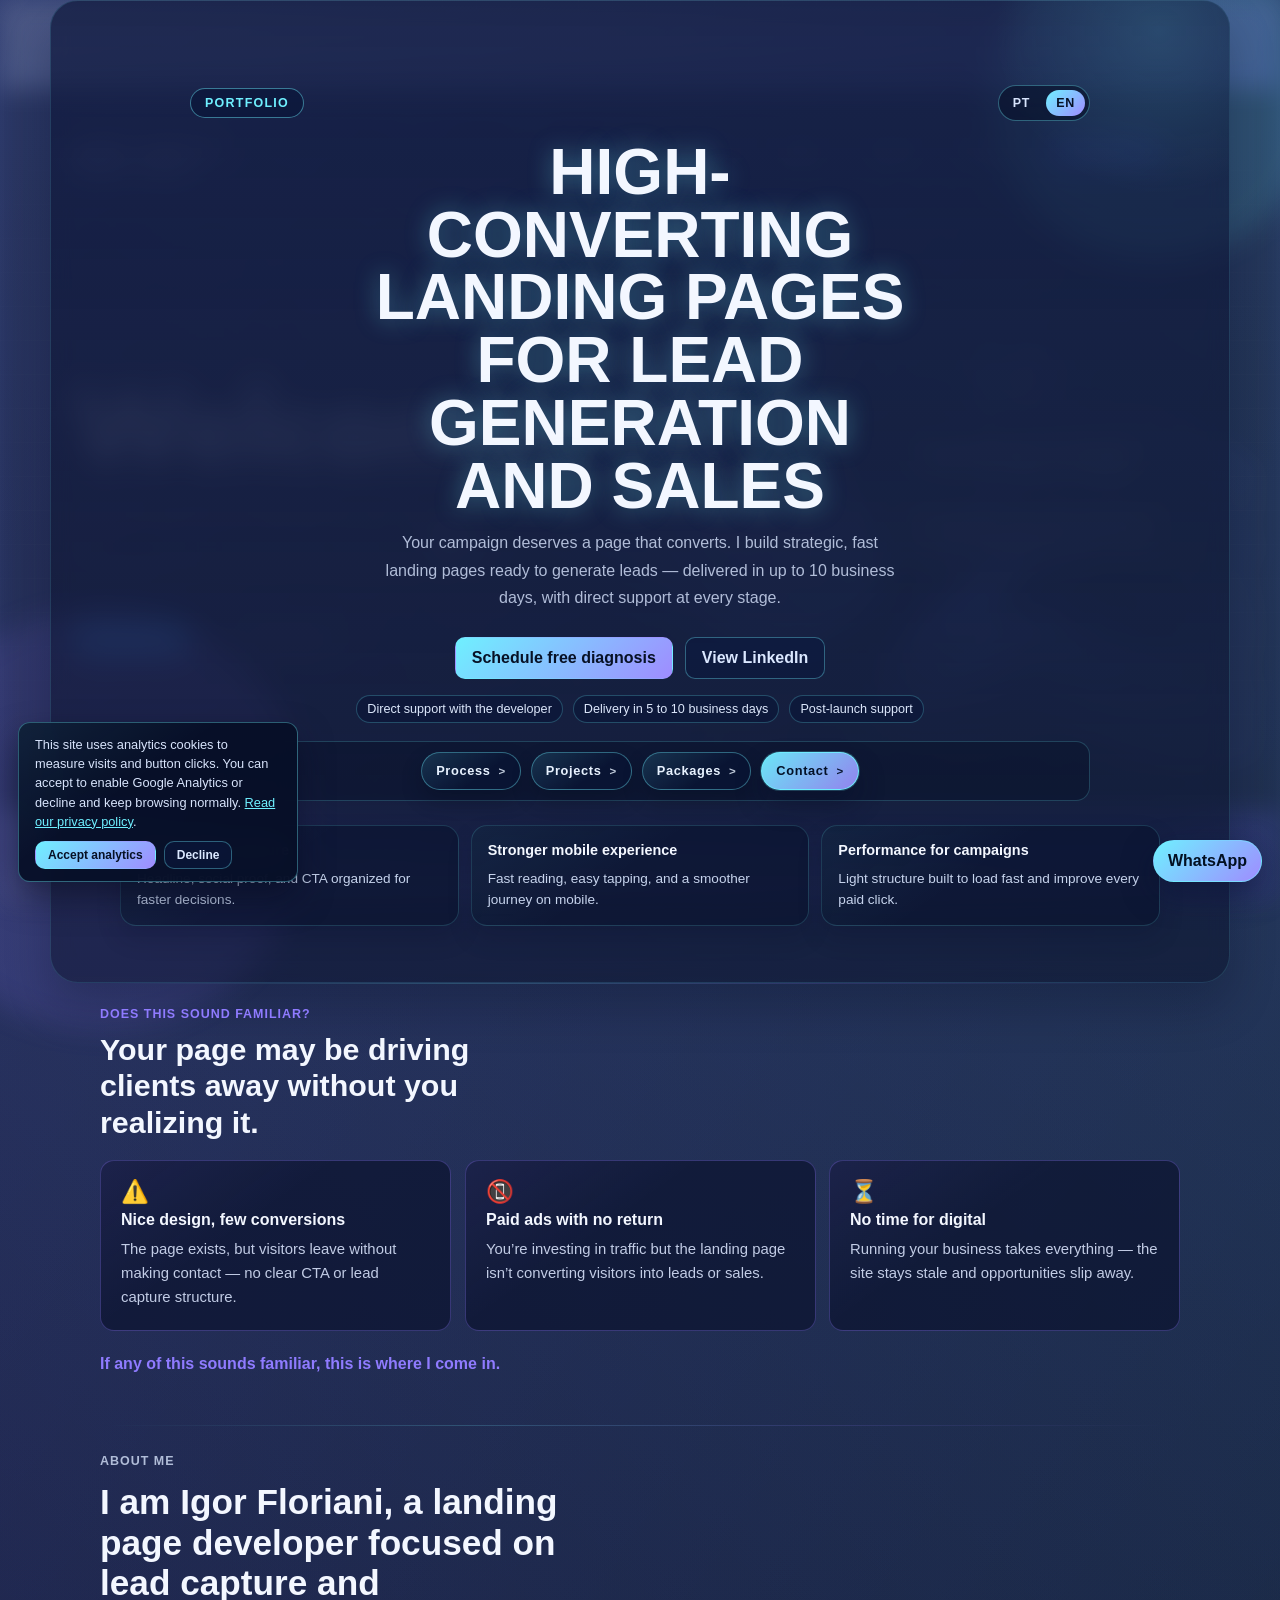
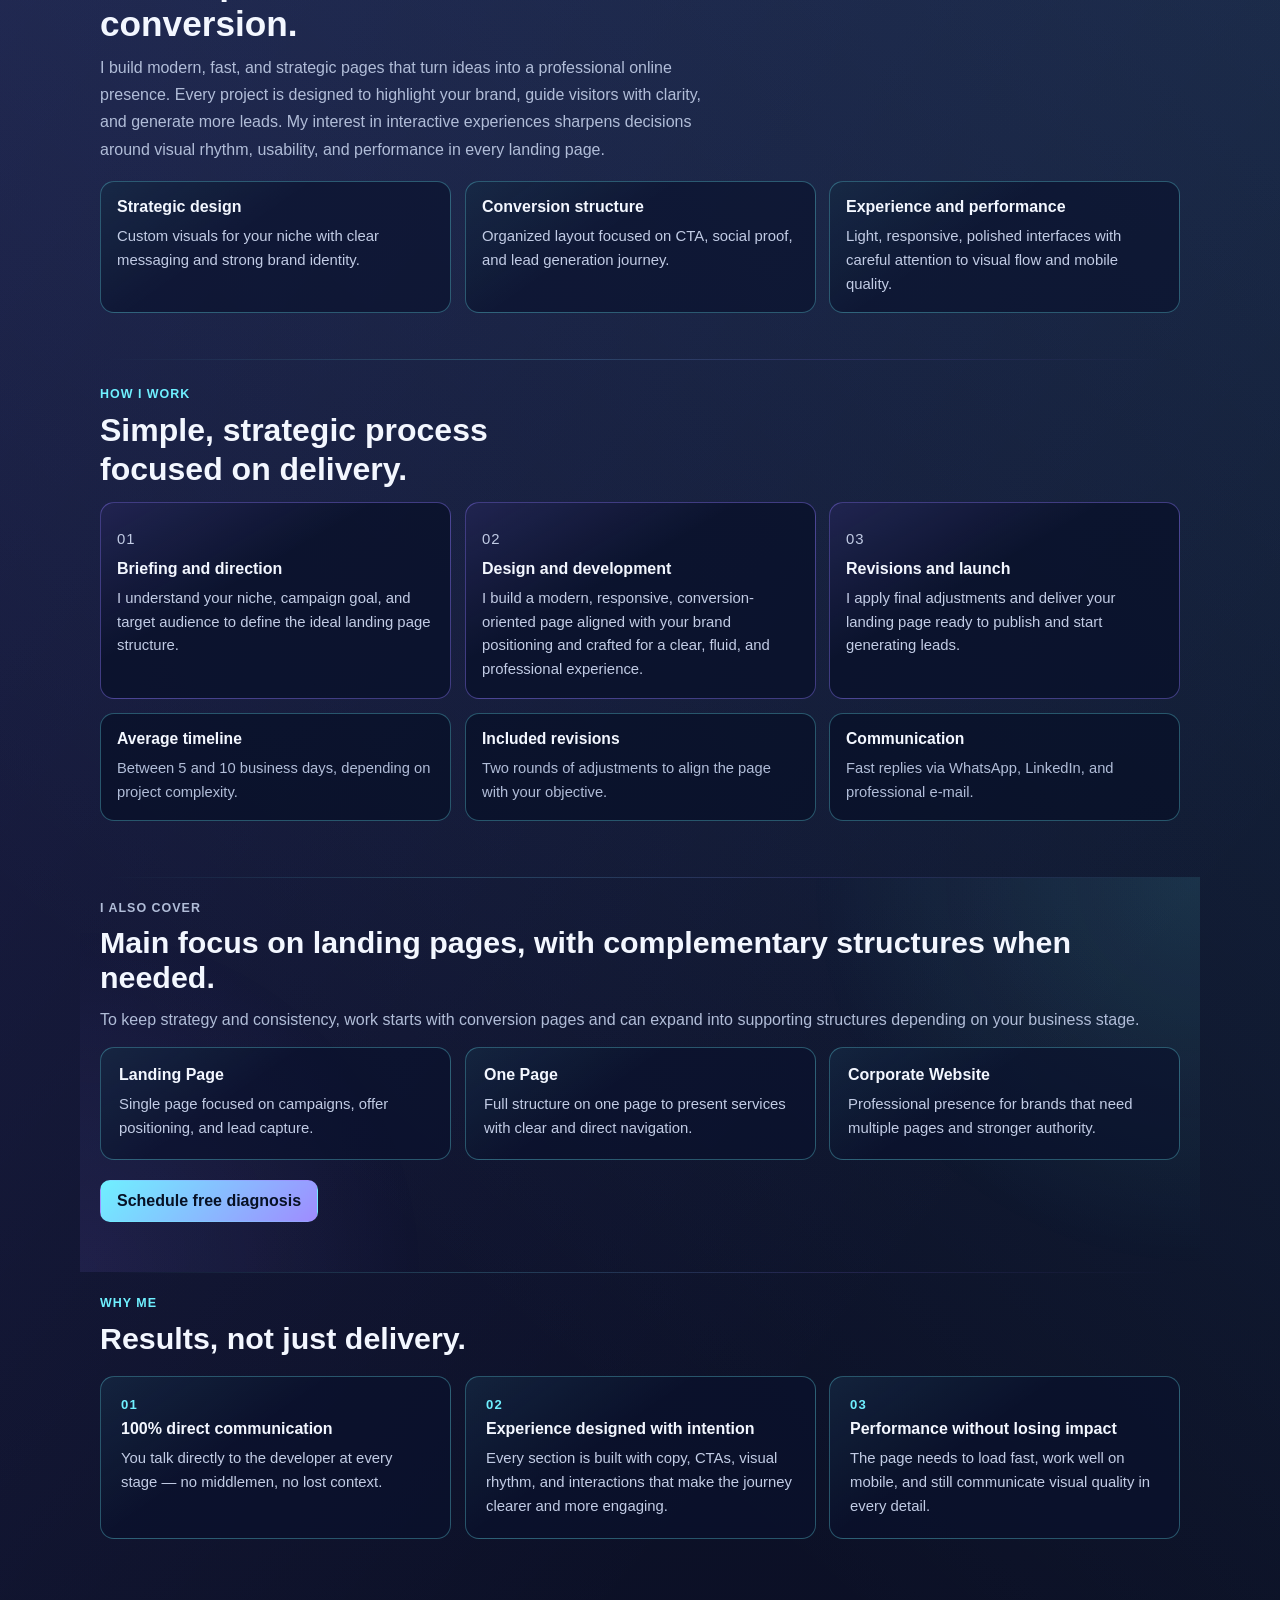
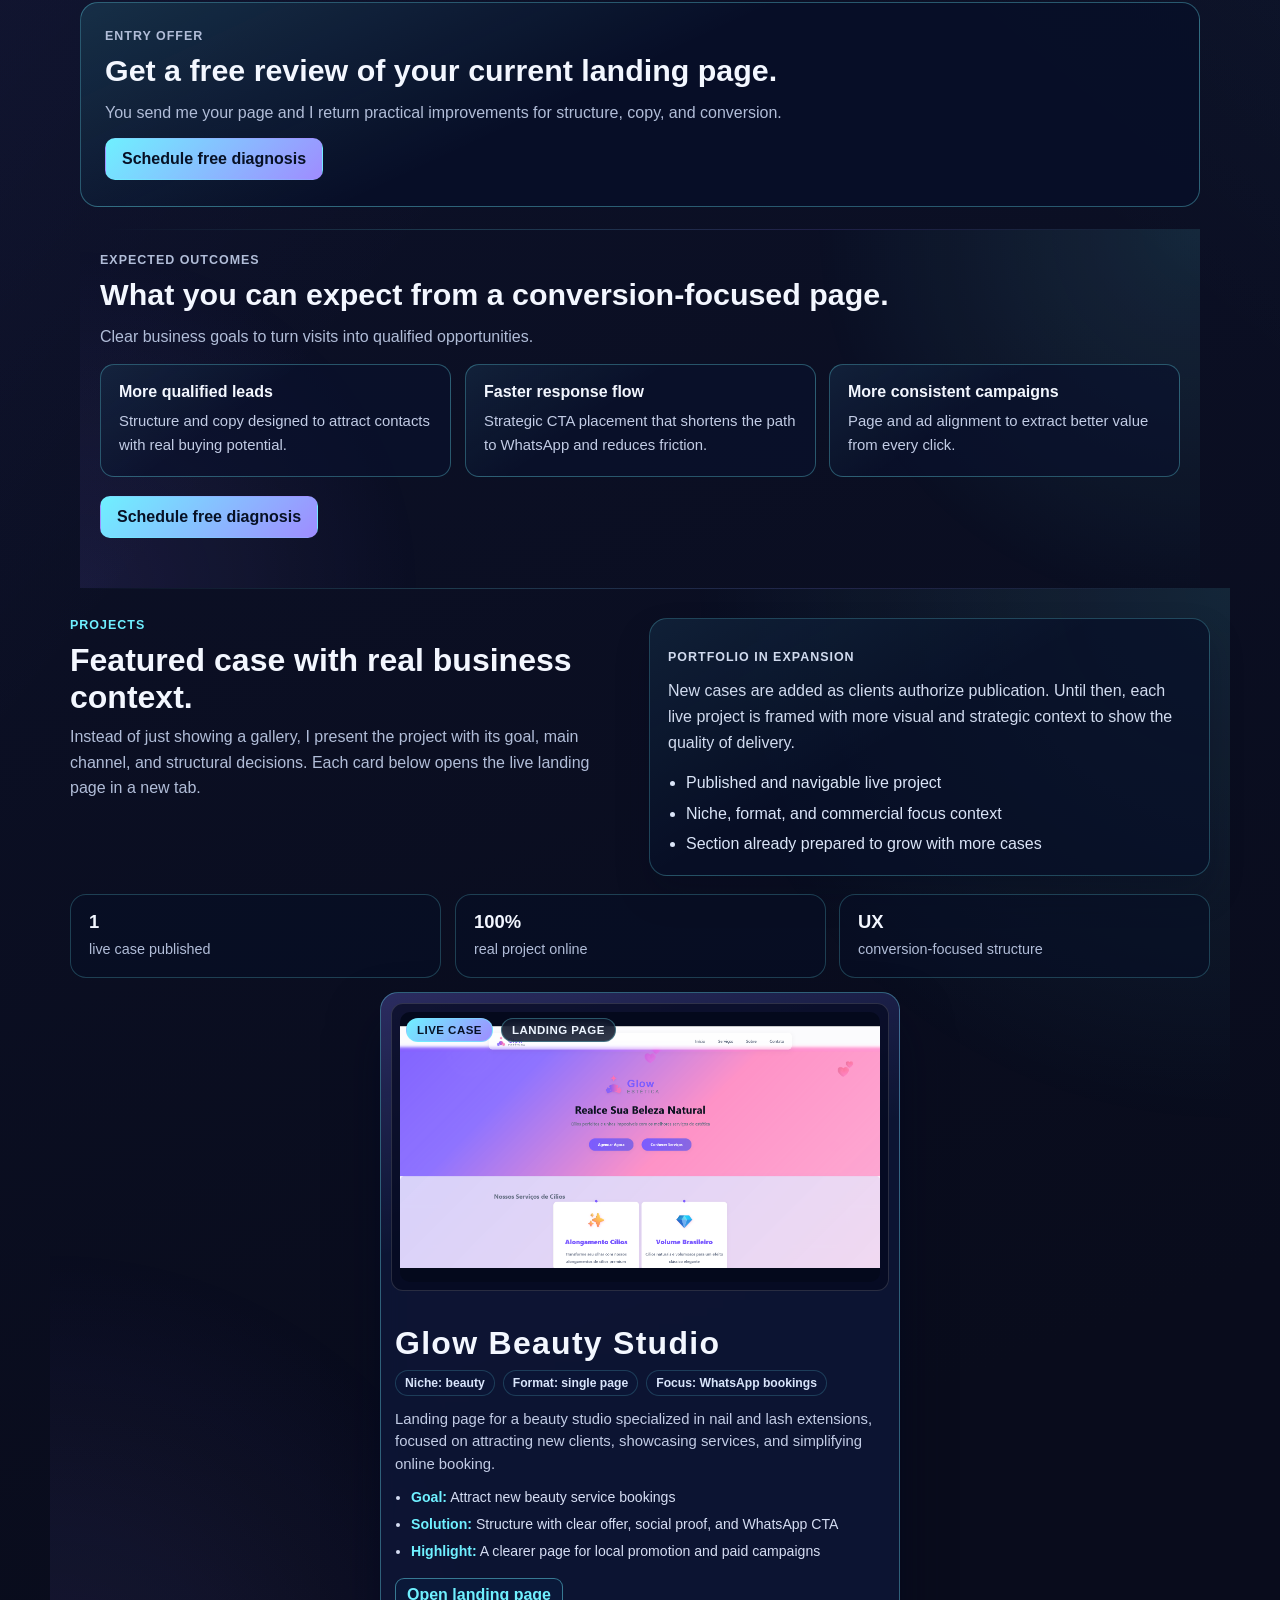
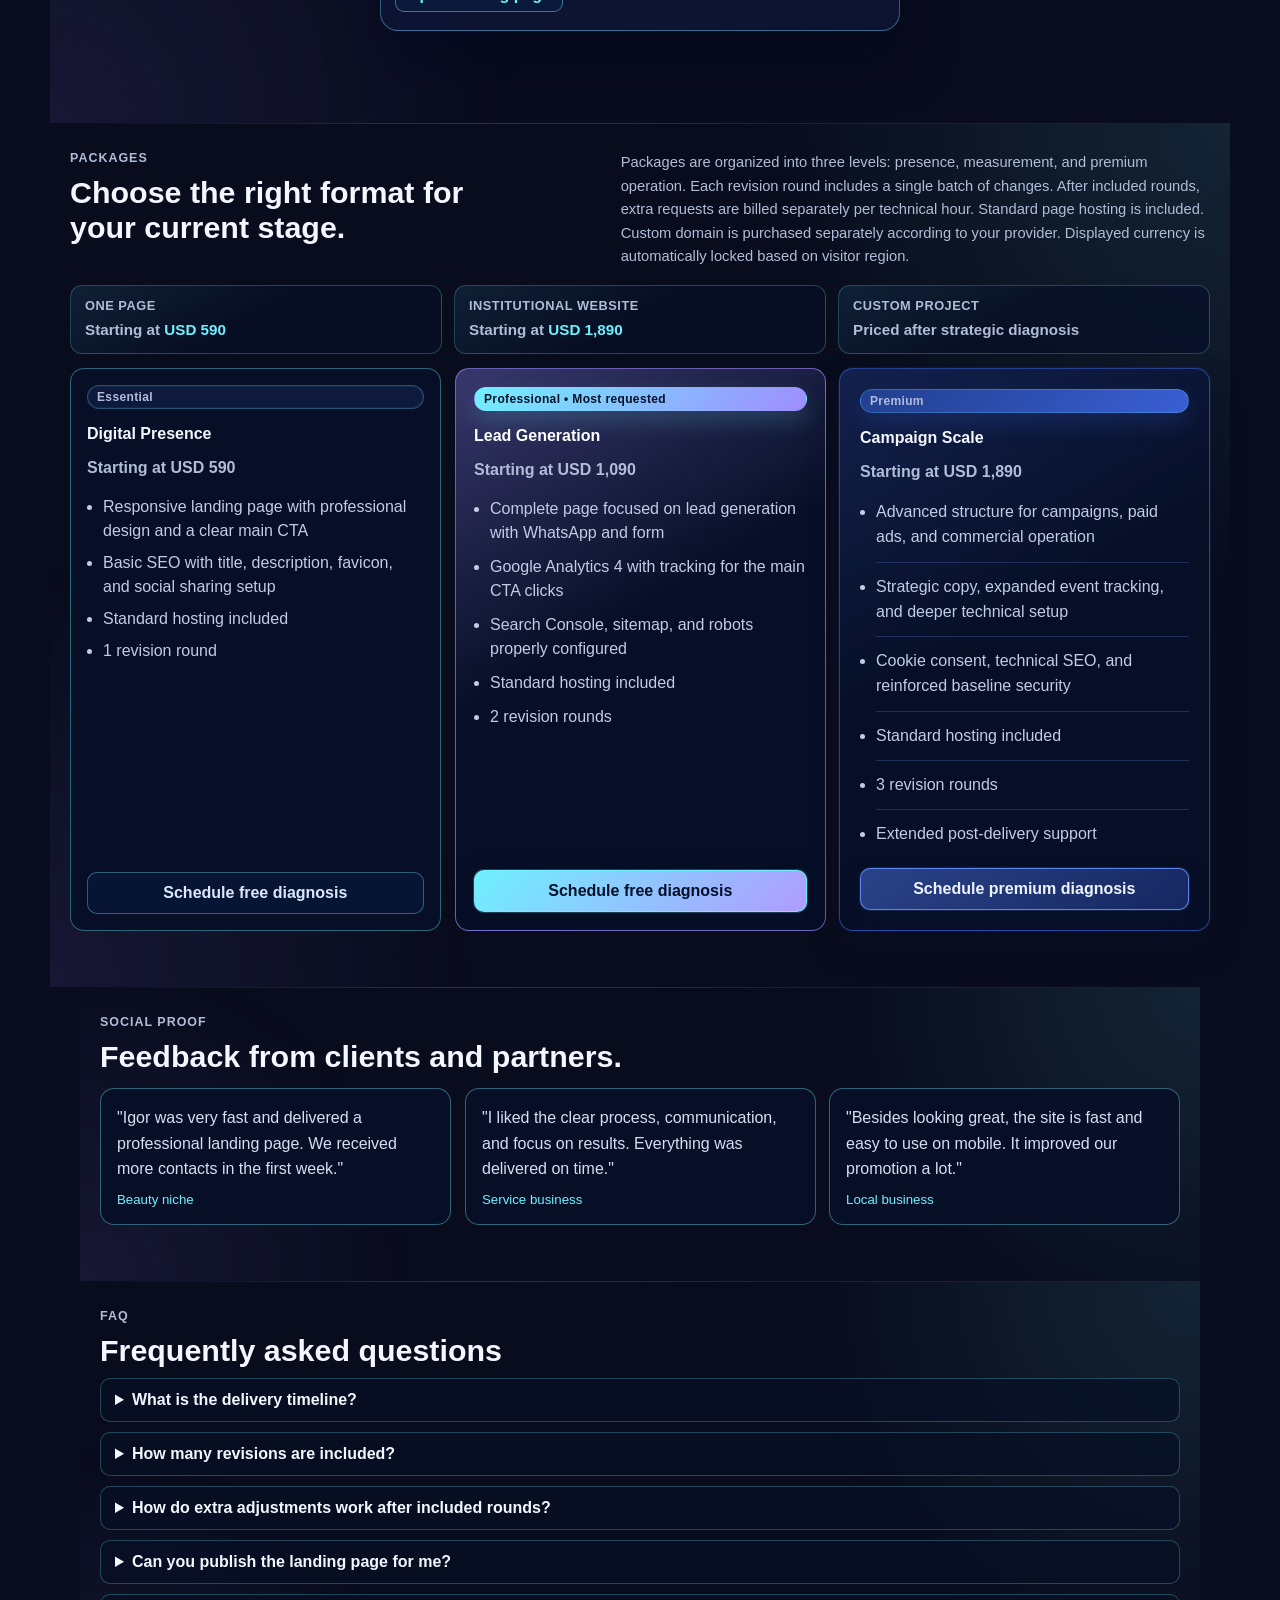
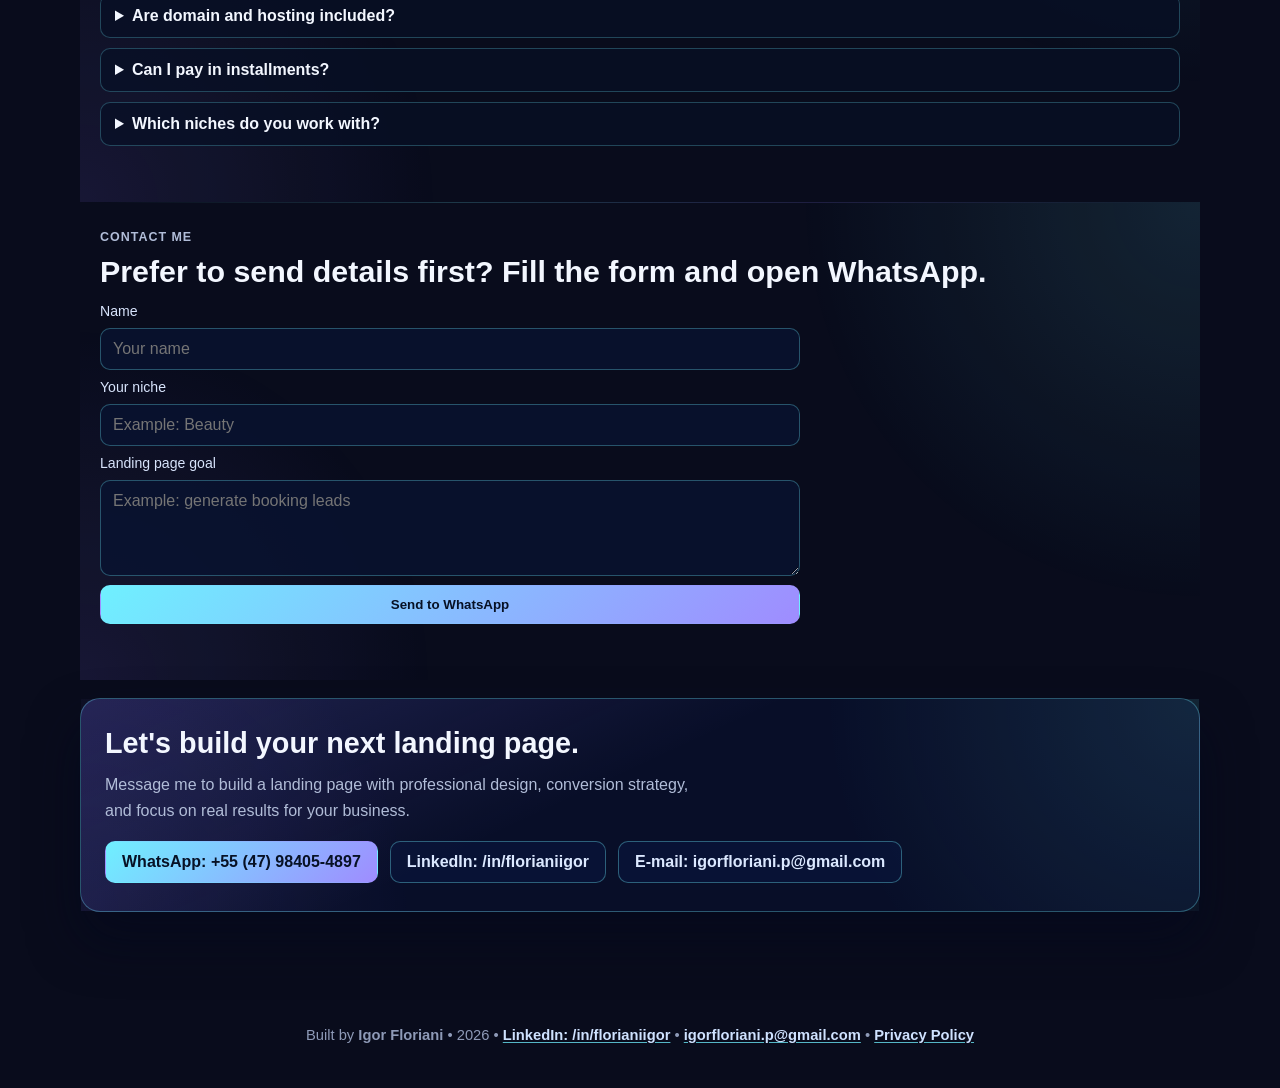
==== commit 17157d53: "feat: add transparent service-based pricing overview - Introduce starting-price strip for one page a" ====
--- a/index.html
+++ b/index.html
@@ -501,6 +501,24 @@
             moeda exibida é definida automaticamente pela região de acesso.
           </p>
         </div>
+        <div class="plans__service-pricing" aria-label="Preco inicial por tipo de servico">
+          <article class="plans__service-item">
+            <p class="plans__service-label">One page</p>
+            <p class="plans__service-value">
+              A partir de <span data-price-brl="R$ 790" data-price-usd="US$ 590">R$ 790</span>
+            </p>
+          </article>
+          <article class="plans__service-item">
+            <p class="plans__service-label">Site institucional</p>
+            <p class="plans__service-value">
+              A partir de <span data-price-brl="R$ 2.190" data-price-usd="US$ 1.890">R$ 2.190</span>
+            </p>
+          </article>
+          <article class="plans__service-item">
+            <p class="plans__service-label">Projeto customizado</p>
+            <p class="plans__service-value">Sob diagnostico estrategico</p>
+          </article>
+        </div>
         <div class="plans__grid">
           <article class="plan-card">
             <p class="plan-card__badge">Essencial</p>
--- a/styles.css
+++ b/styles.css
@@ -1098,6 +1098,44 @@
   justify-self: end;
 }
 
+.plans__service-pricing {
+  margin-top: 16px;
+  display: grid;
+  grid-template-columns: repeat(12, minmax(0, 1fr));
+  gap: 12px;
+}
+
+.plans__service-item {
+  grid-column: span 4;
+  padding: 12px 14px;
+  border-radius: 12px;
+  border: 1px solid rgba(111, 240, 255, 0.24);
+  background:
+    linear-gradient(150deg, rgba(111, 240, 255, 0.08), transparent 48%),
+    rgba(7, 16, 40, 0.72);
+}
+
+.plans__service-label {
+  margin: 0;
+  color: #d6e3fb;
+  font-size: 0.8rem;
+  letter-spacing: 0.04em;
+  text-transform: uppercase;
+  font-weight: 700;
+}
+
+.plans__service-value {
+  margin: 6px 0 0;
+  color: #f0f6ff;
+  font-size: 0.95rem;
+  font-weight: 700;
+  line-height: 1.45;
+}
+
+.plans__service-value span {
+  color: #6ff0ff;
+}
+
 .plans__grid,
 .testimonials__grid {
   margin-top: 14px;
@@ -1119,6 +1157,9 @@
 .plan-card {
   position: relative;
   overflow: hidden;
+  display: flex;
+  flex-direction: column;
+  gap: 8px;
   transition: transform 0.28s ease, border-color 0.28s ease, box-shadow 0.28s ease;
 }
 
@@ -1175,7 +1216,16 @@
   line-height: 1.5;
 }
 
+.plan-card li + li {
+  margin-top: 8px;
+}
+
+.plan-card .action-btn {
+  margin-top: auto;
+}
+
 .plan-card--featured {
+  padding: 18px;
   border-color: rgba(159, 140, 255, 0.65);
   background:
     linear-gradient(150deg, rgba(159, 140, 255, 0.32), transparent 45%),
@@ -1183,12 +1233,27 @@
   color: #fff;
 }
 
+.plan-card--featured li + li {
+  margin-top: 10px;
+}
+
 .plan-card--premium {
+  padding: 20px;
   border-color: rgba(58, 95, 212, 0.62);
   background:
     linear-gradient(150deg, rgba(58, 95, 212, 0.22), transparent 45%),
     rgba(8, 16, 40, 0.98);
   box-shadow: 0 0 0 1px rgba(58, 95, 212, 0.1), 0 16px 30px rgba(7, 16, 44, 0.42);
+}
+
+.plan-card--premium ul {
+  line-height: 1.58;
+}
+
+.plan-card--premium li + li {
+  margin-top: 12px;
+  padding-top: 11px;
+  border-top: 1px solid rgba(123, 161, 255, 0.22);
 }
 
 .plan-card__badge {
@@ -1773,6 +1838,10 @@
   .plans__intro,
   .plans__header .plans__note {
     grid-column: auto;
+  }
+
+  .plans__service-item {
+    grid-column: span 6;
   }
 
   .pain,
@@ -1915,7 +1984,8 @@
 
   .projects-section__header,
   .projects-section__stats,
-  .plans__header {
+  .plans__header,
+  .plans__service-pricing {
     grid-template-columns: 1fr;
   }
 
@@ -1995,6 +2065,23 @@
   .projects.projects--two,
   .projects.projects--three {
     grid-template-columns: 1fr;
+  }
+
+  .plan-card--featured {
+    padding: 17px;
+  }
+
+  .plan-card--premium {
+    padding: 18px;
+  }
+
+  .plan-card--featured li + li,
+  .plan-card--premium li + li {
+    margin-top: 9px;
+  }
+
+  .plan-card--premium li + li {
+    padding-top: 8px;
   }
 
   .projects-section {
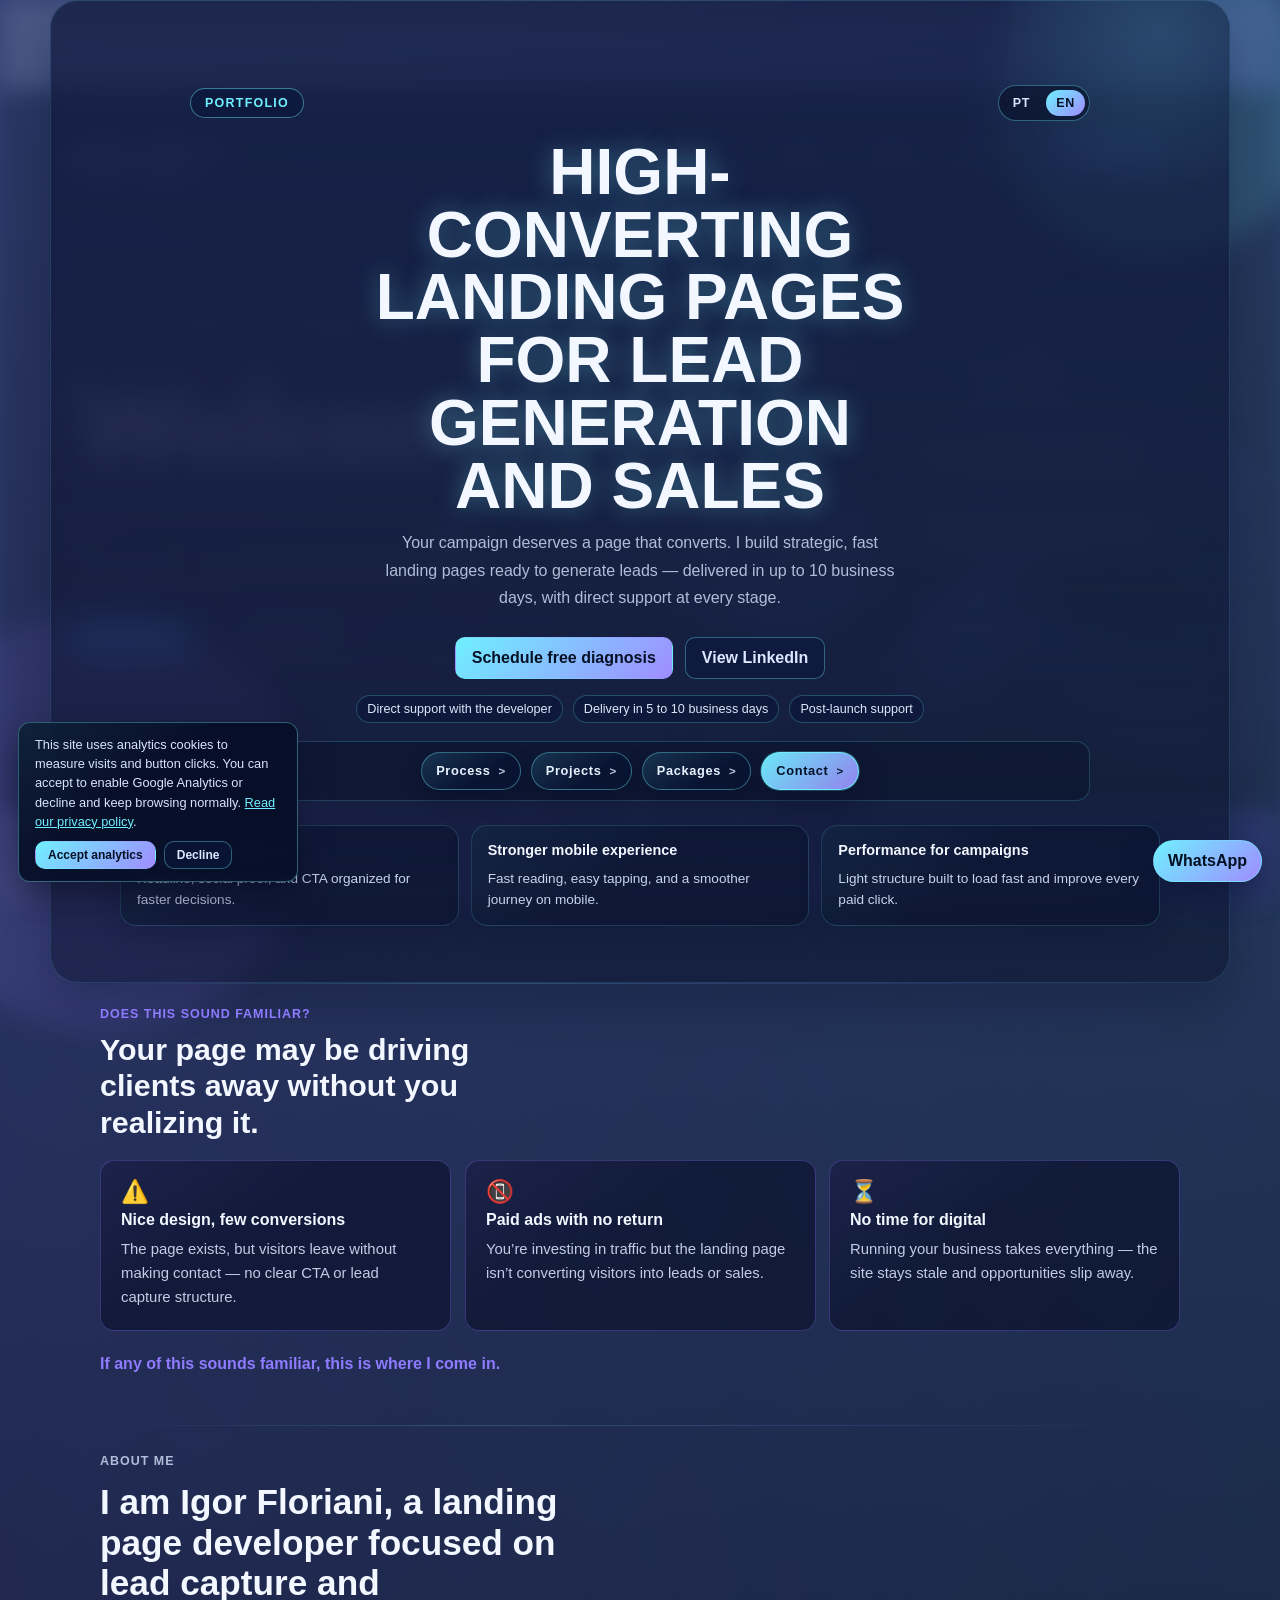
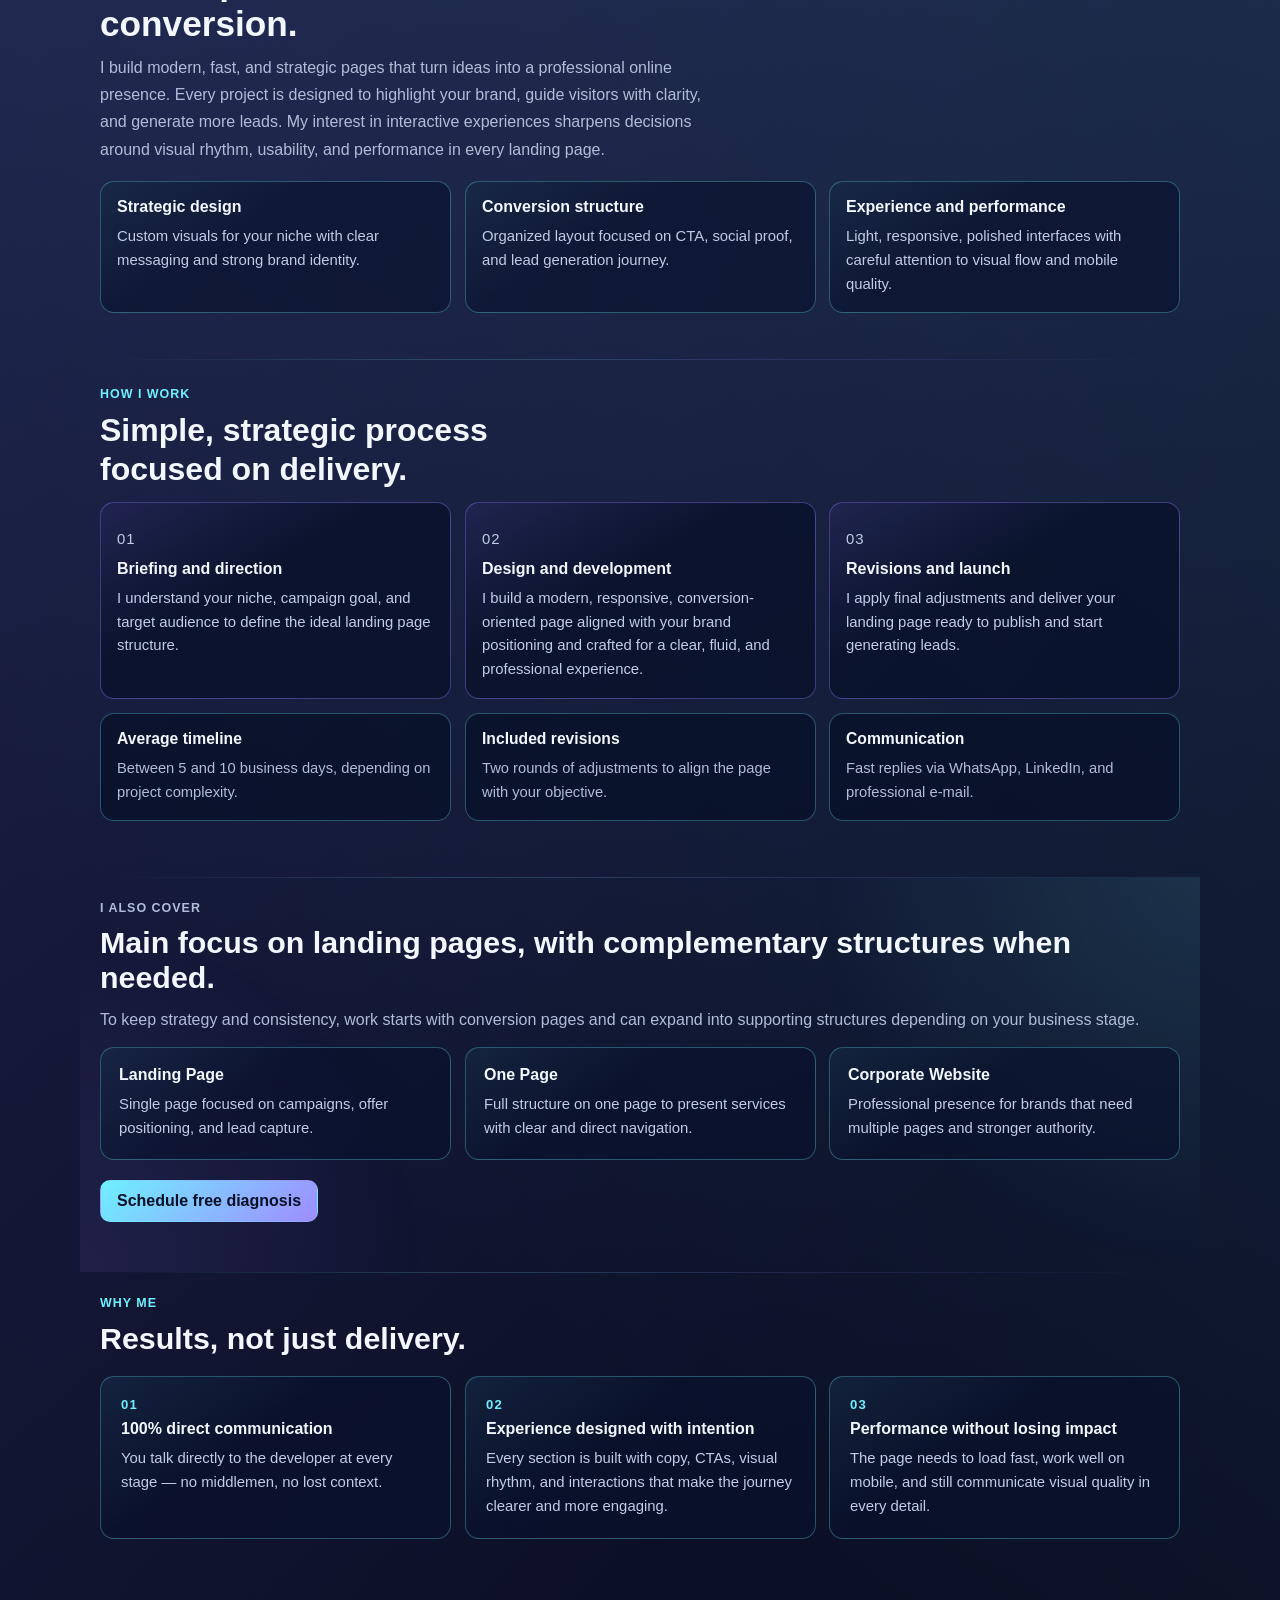
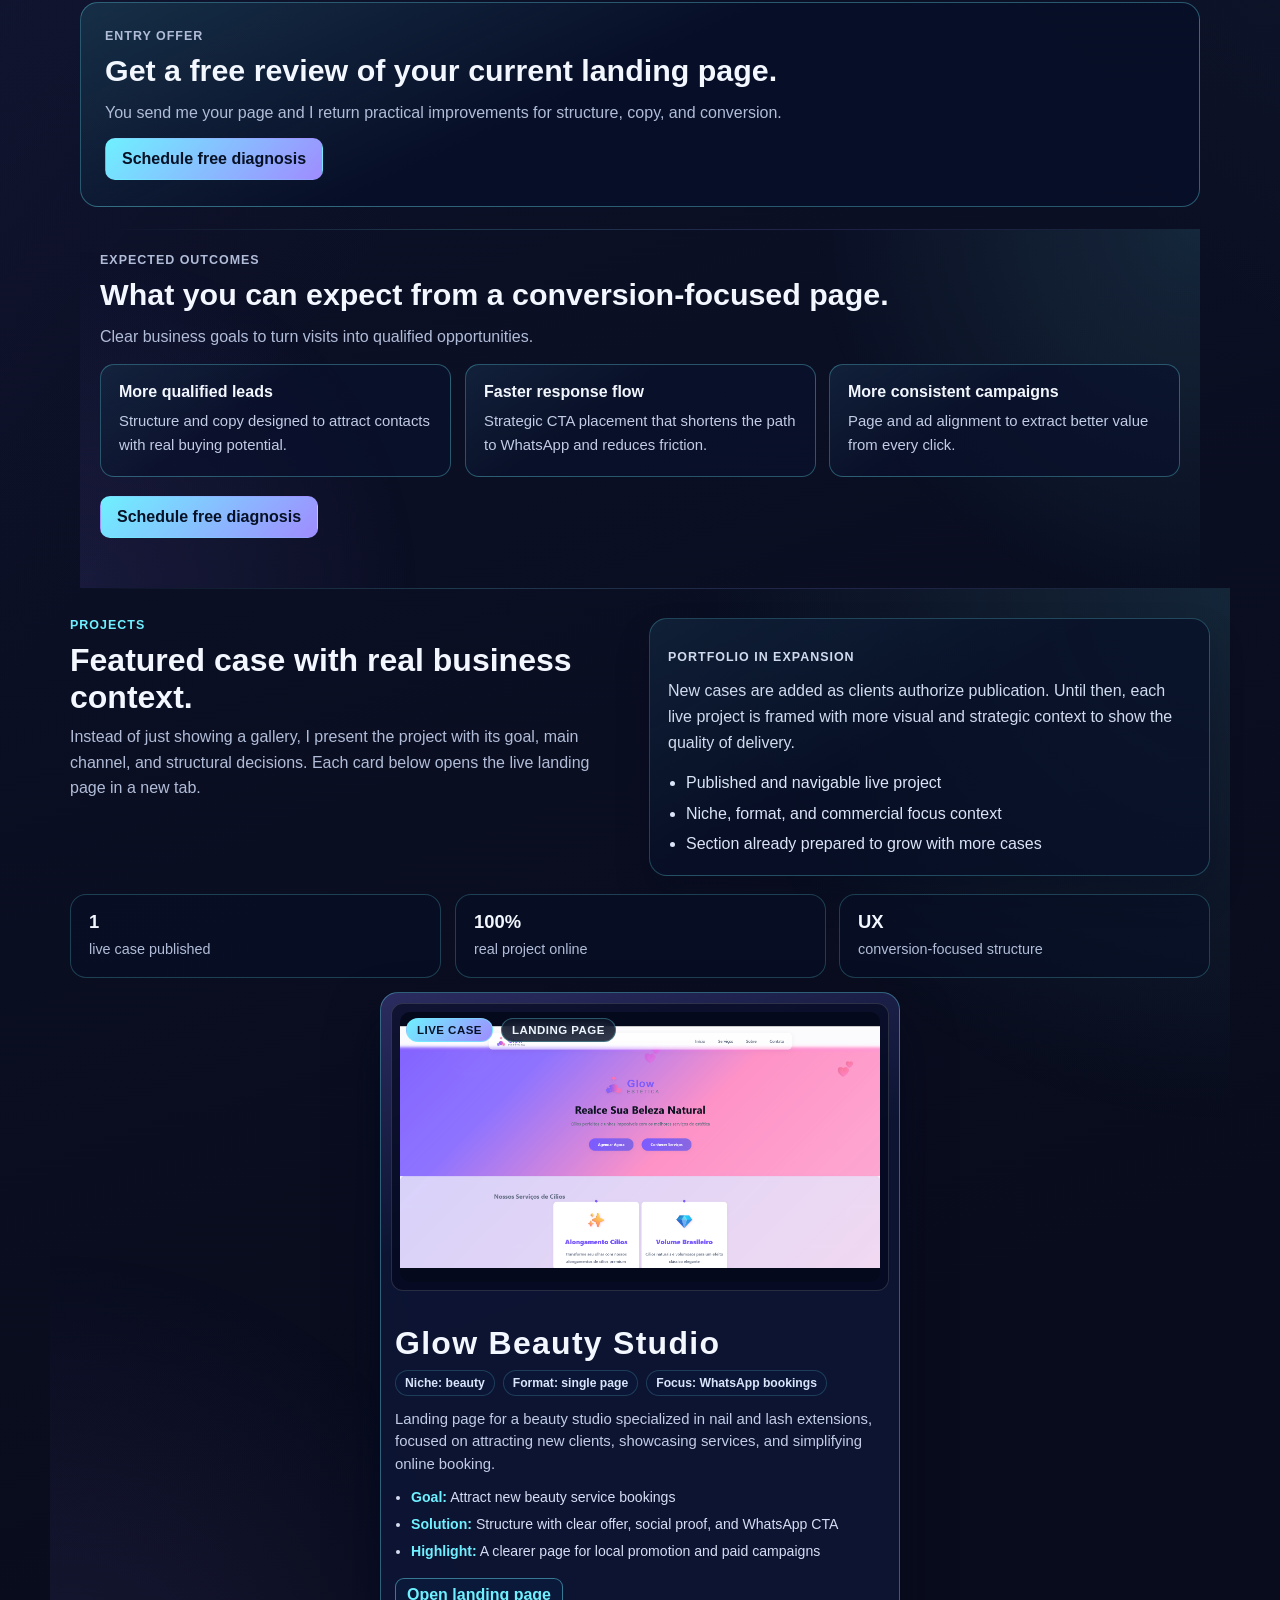
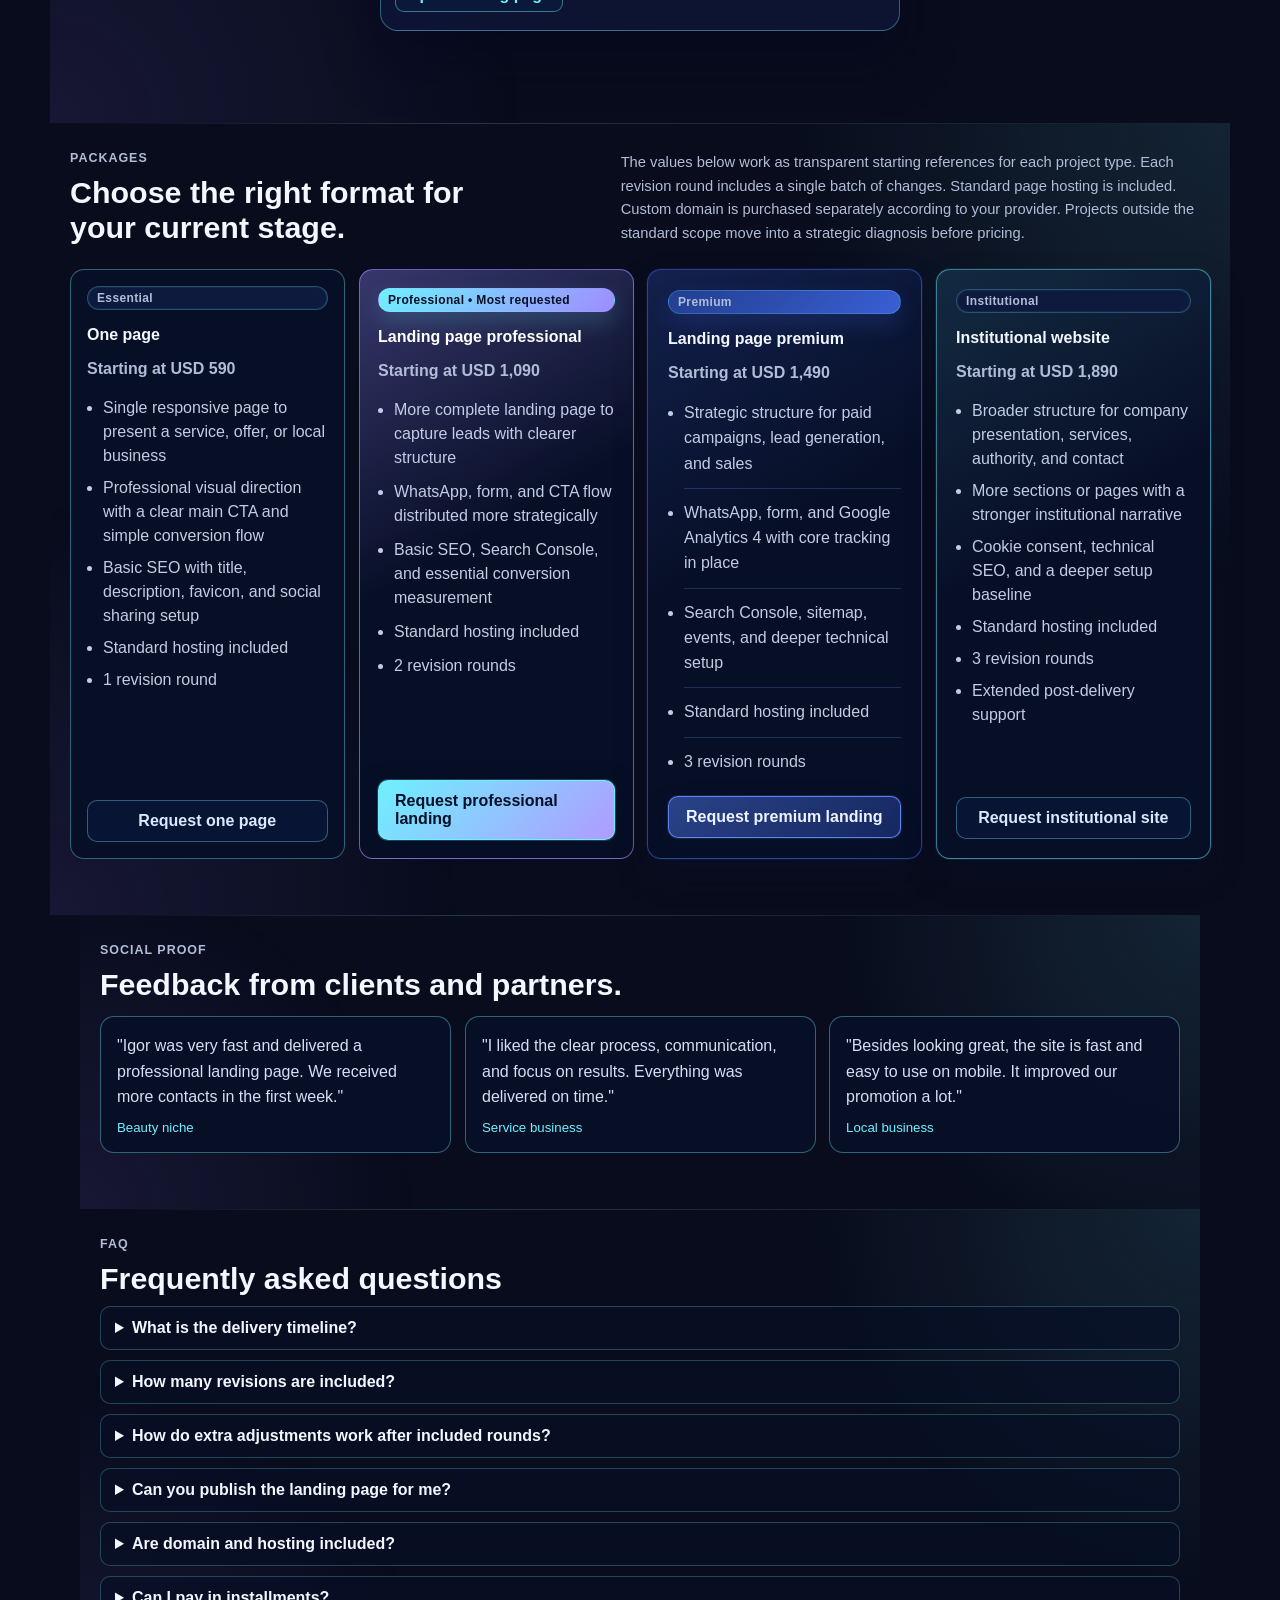
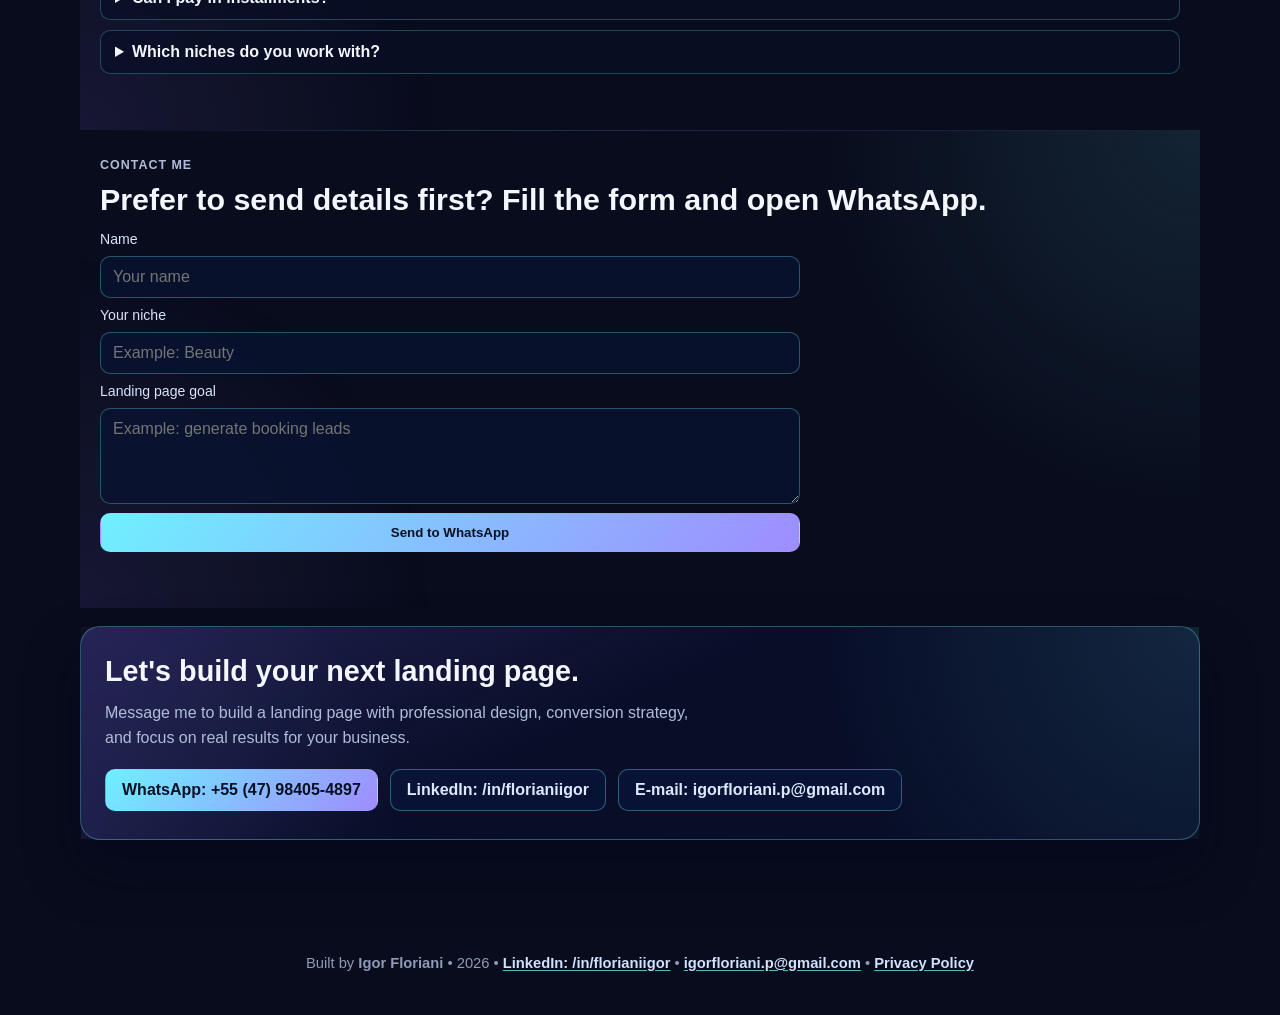
==== commit 4f9f9544: "refactor: simplify plans section and remove duplicated pricing cards - Remove repeated mini pricing " ====
--- a/index.html
+++ b/index.html
@@ -494,88 +494,93 @@
             <h2>Escolha o formato ideal para o seu momento.</h2>
           </div>
           <p class="plans__note">
-            Os pacotes foram organizados em três níveis: presença, medição e operação premium. Cada
-            rodada de ajustes considera um lote único de alterações. Após as rodadas inclusas, novas
-            demandas são cobradas à parte por hora técnica. A hospedagem padrão da página já está
-            inclusa. O domínio personalizado é contratado à parte, conforme o valor do provedor. A
-            moeda exibida é definida automaticamente pela região de acesso.
+            Os valores abaixo funcionam como referencia transparente de entrada para cada tipo de
+            projeto. Cada rodada de ajustes considera um lote unico de alteracoes. A hospedagem
+            padrao da pagina ja esta inclusa. O dominio personalizado e contratado a parte, conforme
+            o valor do provedor. Projetos fora do escopo padrao seguem para diagnostico estrategico.
           </p>
-        </div>
-        <div class="plans__service-pricing" aria-label="Preco inicial por tipo de servico">
-          <article class="plans__service-item">
-            <p class="plans__service-label">One page</p>
-            <p class="plans__service-value">
-              A partir de <span data-price-brl="R$ 790" data-price-usd="US$ 590">R$ 790</span>
-            </p>
-          </article>
-          <article class="plans__service-item">
-            <p class="plans__service-label">Site institucional</p>
-            <p class="plans__service-value">
-              A partir de <span data-price-brl="R$ 2.190" data-price-usd="US$ 1.890">R$ 2.190</span>
-            </p>
-          </article>
-          <article class="plans__service-item">
-            <p class="plans__service-label">Projeto customizado</p>
-            <p class="plans__service-value">Sob diagnostico estrategico</p>
-          </article>
         </div>
         <div class="plans__grid">
           <article class="plan-card">
             <p class="plan-card__badge">Essencial</p>
-            <h3>Presença Digital</h3>
+            <h3>One page</h3>
             <p class="plan-card__price">
               A partir de
               <span data-price-brl="R$ 790" data-price-usd="US$ 590">R$ 790</span>
             </p>
             <ul>
-              <li>Landing page responsiva com visual profissional e CTA principal</li>
-              <li>SEO básico com title, description, favicon e compartilhamento social</li>
+              <li>Pagina unica responsiva para apresentar servico, oferta ou negocio local</li>
+              <li>Visual profissional com CTA principal e estrutura simples de conversao</li>
+              <li>SEO basico com title, description, favicon e compartilhamento social</li>
               <li>Hospedagem padrão inclusa</li>
               <li>1 rodada de ajustes</li>
             </ul>
             <a
               class="action-btn"
               data-track="plan_presenca_cta"
-              href="https://wa.me/5547984054897?text=Ol%C3%A1%20Igor%2C%20quero%20agendar%20um%20diagn%C3%B3stico%20gratuito%20para%20o%20pacote%20Presenca%20Digital."
+              href="https://wa.me/5547984054897?text=Ol%C3%A1%20Igor%2C%20quero%20agendar%20um%20diagn%C3%B3stico%20gratuito%20para%20o%20servi%C3%A7o%20One%20Page."
               target="_blank"
               rel="noopener noreferrer"
-              >Agendar diagnostico gratuito</a
+              >Solicitar one page</a
             >
           </article>
           <article class="plan-card plan-card--featured">
             <p class="plan-card__badge">Profissional • Mais pedido</p>
-            <h3>Captação de Leads</h3>
+            <h3>Landing page profissional</h3>
             <p class="plan-card__price">
               A partir de
               <span data-price-brl="R$ 1.390" data-price-usd="US$ 1.090">R$ 1.390</span>
             </p>
             <ul>
-              <li>Página completa para gerar leads com WhatsApp e formulário</li>
-              <li>Google Analytics 4 com rastreamento dos principais cliques</li>
-              <li>Search Console, sitemap e robots configurados</li>
-              <li>Hospedagem padrão inclusa</li>
+              <li>Landing page mais completa para captar contatos com mais clareza</li>
+              <li>WhatsApp, formulario e CTA mais bem distribuidos na jornada</li>
+              <li>SEO basico, Search Console e medicao essencial de conversao</li>
+              <li>Hospedagem padrao inclusa</li>
               <li>2 rodadas de ajustes</li>
             </ul>
             <a
               class="action-btn action-btn--primary"
-              data-track="plan_captacao_cta"
-              href="https://wa.me/5547984054897?text=Ol%C3%A1%20Igor%2C%20quero%20agendar%20um%20diagn%C3%B3stico%20gratuito%20para%20o%20pacote%20Captacao%20de%20Leads."
+              data-track="plan_profissional_cta"
+              href="https://wa.me/5547984054897?text=Ol%C3%A1%20Igor%2C%20quero%20agendar%20um%20diagn%C3%B3stico%20gratuito%20para%20uma%20Landing%20Page%20Profissional."
               target="_blank"
               rel="noopener noreferrer"
-              >Agendar diagnostico gratuito</a
+              >Solicitar landing profissional</a
             >
           </article>
           <article class="plan-card plan-card--premium">
             <p class="plan-card__badge plan-card__badge--premium">Premium</p>
-            <h3>Escala de Campanhas</h3>
+            <h3>Landing page premium</h3>
             <p class="plan-card__price">
               A partir de
-              <span data-price-brl="R$ 2.190" data-price-usd="US$ 1.890">R$ 2.190</span>
+              <span data-price-brl="R$ 1.990" data-price-usd="US$ 1.490">R$ 1.990</span>
             </p>
             <ul>
-              <li>Estrutura avançada para campanhas, anúncios e operação comercial</li>
-              <li>Copy estratégica, eventos ampliados e setup técnico mais completo</li>
-              <li>Consentimento de cookies, SEO técnico e segurança básica reforçada</li>
+              <li>Estrutura estrategica para campanhas, captacao de leads e vendas</li>
+              <li>WhatsApp, formulario e Google Analytics 4 com rastreamento principal</li>
+              <li>Search Console, sitemap, eventos e setup tecnico mais completo</li>
+              <li>Hospedagem padrão inclusa</li>
+              <li>3 rodadas de ajustes</li>
+            </ul>
+            <a
+              class="action-btn"
+              data-track="plan_premium_cta"
+              href="https://wa.me/5547984054897?text=Ol%C3%A1%20Igor%2C%20quero%20agendar%20um%20diagn%C3%B3stico%20gratuito%20para%20uma%20Landing%20Page%20Premium."
+              target="_blank"
+              rel="noopener noreferrer"
+              >Solicitar landing premium</a
+            >
+          </article>
+          <article class="plan-card plan-card--institutional">
+            <p class="plan-card__badge">Institucional</p>
+            <h3>Site institucional</h3>
+            <p class="plan-card__price">
+              A partir de
+              <span data-price-brl="R$ 2.490" data-price-usd="US$ 1.890">R$ 2.490</span>
+            </p>
+            <ul>
+              <li>Estrutura mais completa para empresa, servicos, autoridade e contato</li>
+              <li>Arquitetura com mais secoes ou paginas e narrativa institucional mais forte</li>
+              <li>SEO tecnico, consentimento de cookies e setup mais completo</li>
               <li>Hospedagem padrão inclusa</li>
               <li>3 rodadas de ajustes</li>
               <li>Suporte estendido no pós-entrega</li>
@@ -583,10 +588,10 @@
             <a
               class="action-btn"
               data-track="plan_escala_cta"
-              href="https://wa.me/5547984054897?text=Ol%C3%A1%20Igor%2C%20quero%20agendar%20um%20diagn%C3%B3stico%20gratuito%20para%20o%20pacote%20Escala%20de%20Campanhas."
+              href="https://wa.me/5547984054897?text=Ol%C3%A1%20Igor%2C%20quero%20agendar%20um%20diagn%C3%B3stico%20premium%20para%20um%20Site%20Institucional."
               target="_blank"
               rel="noopener noreferrer"
-              >Agendar diagnostico premium</a
+              >Solicitar site institucional</a
             >
           </article>
         </div>
--- a/styles.css
+++ b/styles.css
@@ -1098,50 +1098,16 @@
   justify-self: end;
 }
 
-.plans__service-pricing {
-  margin-top: 16px;
-  display: grid;
-  grid-template-columns: repeat(12, minmax(0, 1fr));
-  gap: 12px;
-}
-
-.plans__service-item {
-  grid-column: span 4;
-  padding: 12px 14px;
-  border-radius: 12px;
-  border: 1px solid rgba(111, 240, 255, 0.24);
-  background:
-    linear-gradient(150deg, rgba(111, 240, 255, 0.08), transparent 48%),
-    rgba(7, 16, 40, 0.72);
-}
-
-.plans__service-label {
-  margin: 0;
-  color: #d6e3fb;
-  font-size: 0.8rem;
-  letter-spacing: 0.04em;
-  text-transform: uppercase;
-  font-weight: 700;
-}
-
-.plans__service-value {
-  margin: 6px 0 0;
-  color: #f0f6ff;
-  font-size: 0.95rem;
-  font-weight: 700;
-  line-height: 1.45;
-}
-
-.plans__service-value span {
-  color: #6ff0ff;
-}
-
 .plans__grid,
 .testimonials__grid {
   margin-top: 14px;
   display: grid;
   grid-template-columns: repeat(12, 1fr);
   gap: 14px;
+}
+
+.plans__grid .plan-card {
+  grid-column: span 3;
 }
 
 .plan-card,
@@ -1244,6 +1210,19 @@
     linear-gradient(150deg, rgba(58, 95, 212, 0.22), transparent 45%),
     rgba(8, 16, 40, 0.98);
   box-shadow: 0 0 0 1px rgba(58, 95, 212, 0.1), 0 16px 30px rgba(7, 16, 44, 0.42);
+}
+
+.plan-card--institutional {
+  padding: 19px;
+  border-color: rgba(111, 240, 255, 0.48);
+  background:
+    linear-gradient(150deg, rgba(111, 240, 255, 0.12), transparent 45%),
+    rgba(8, 16, 40, 0.98);
+  box-shadow: 0 0 0 1px rgba(111, 240, 255, 0.08), 0 16px 30px rgba(7, 16, 44, 0.34);
+}
+
+.plan-card--institutional .action-btn {
+  width: 100%;
 }
 
 .plan-card--premium ul {
@@ -1840,10 +1819,6 @@
     grid-column: auto;
   }
 
-  .plans__service-item {
-    grid-column: span 6;
-  }
-
   .pain,
   .about,
   .process,
@@ -1870,6 +1845,10 @@
   .projects-section__intro,
   .projects-section__spotlight,
   .projects-section__stat {
+    grid-column: span 6;
+  }
+
+  .plans__grid .plan-card {
     grid-column: span 6;
   }
 
@@ -1984,8 +1963,7 @@
 
   .projects-section__header,
   .projects-section__stats,
-  .plans__header,
-  .plans__service-pricing {
+  .plans__header {
     grid-template-columns: 1fr;
   }
 
@@ -2065,6 +2043,10 @@
   .projects.projects--two,
   .projects.projects--three {
     grid-template-columns: 1fr;
+  }
+
+  .plans__grid .plan-card {
+    grid-column: auto;
   }
 
   .plan-card--featured {
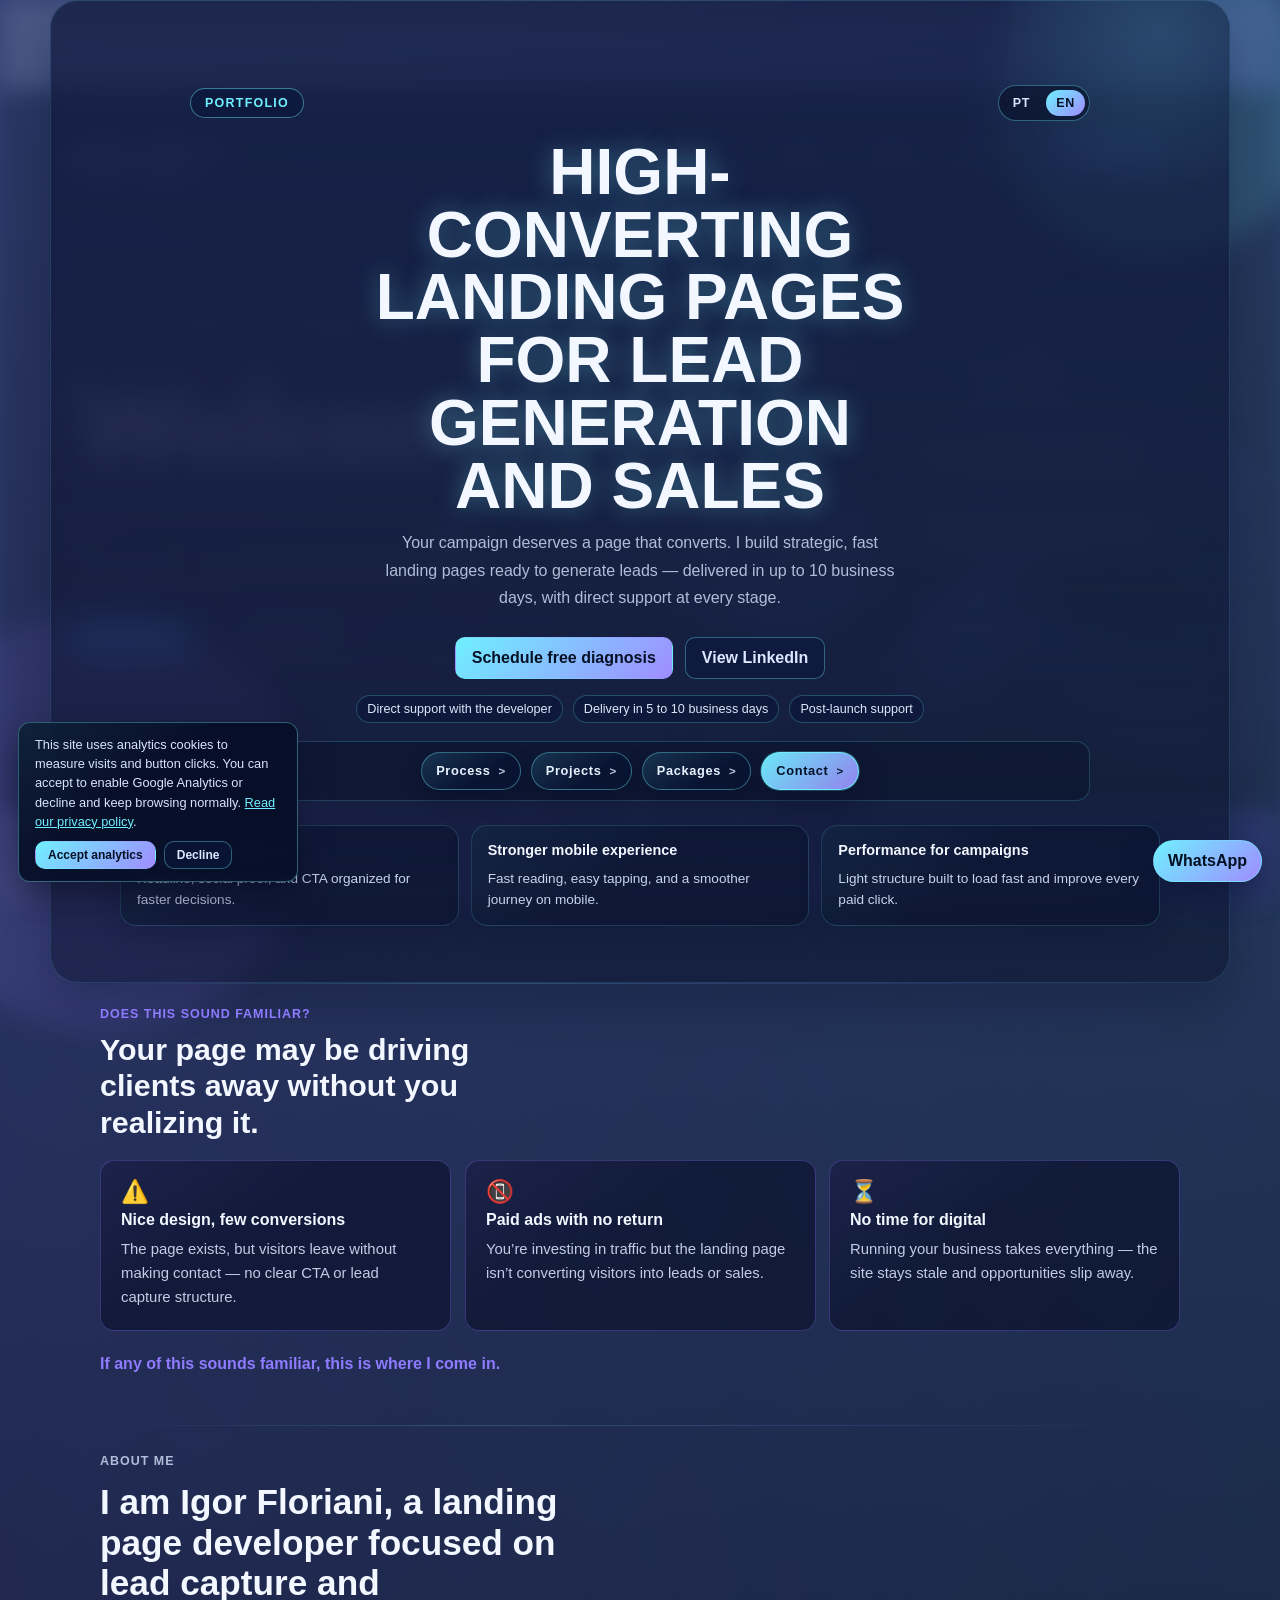
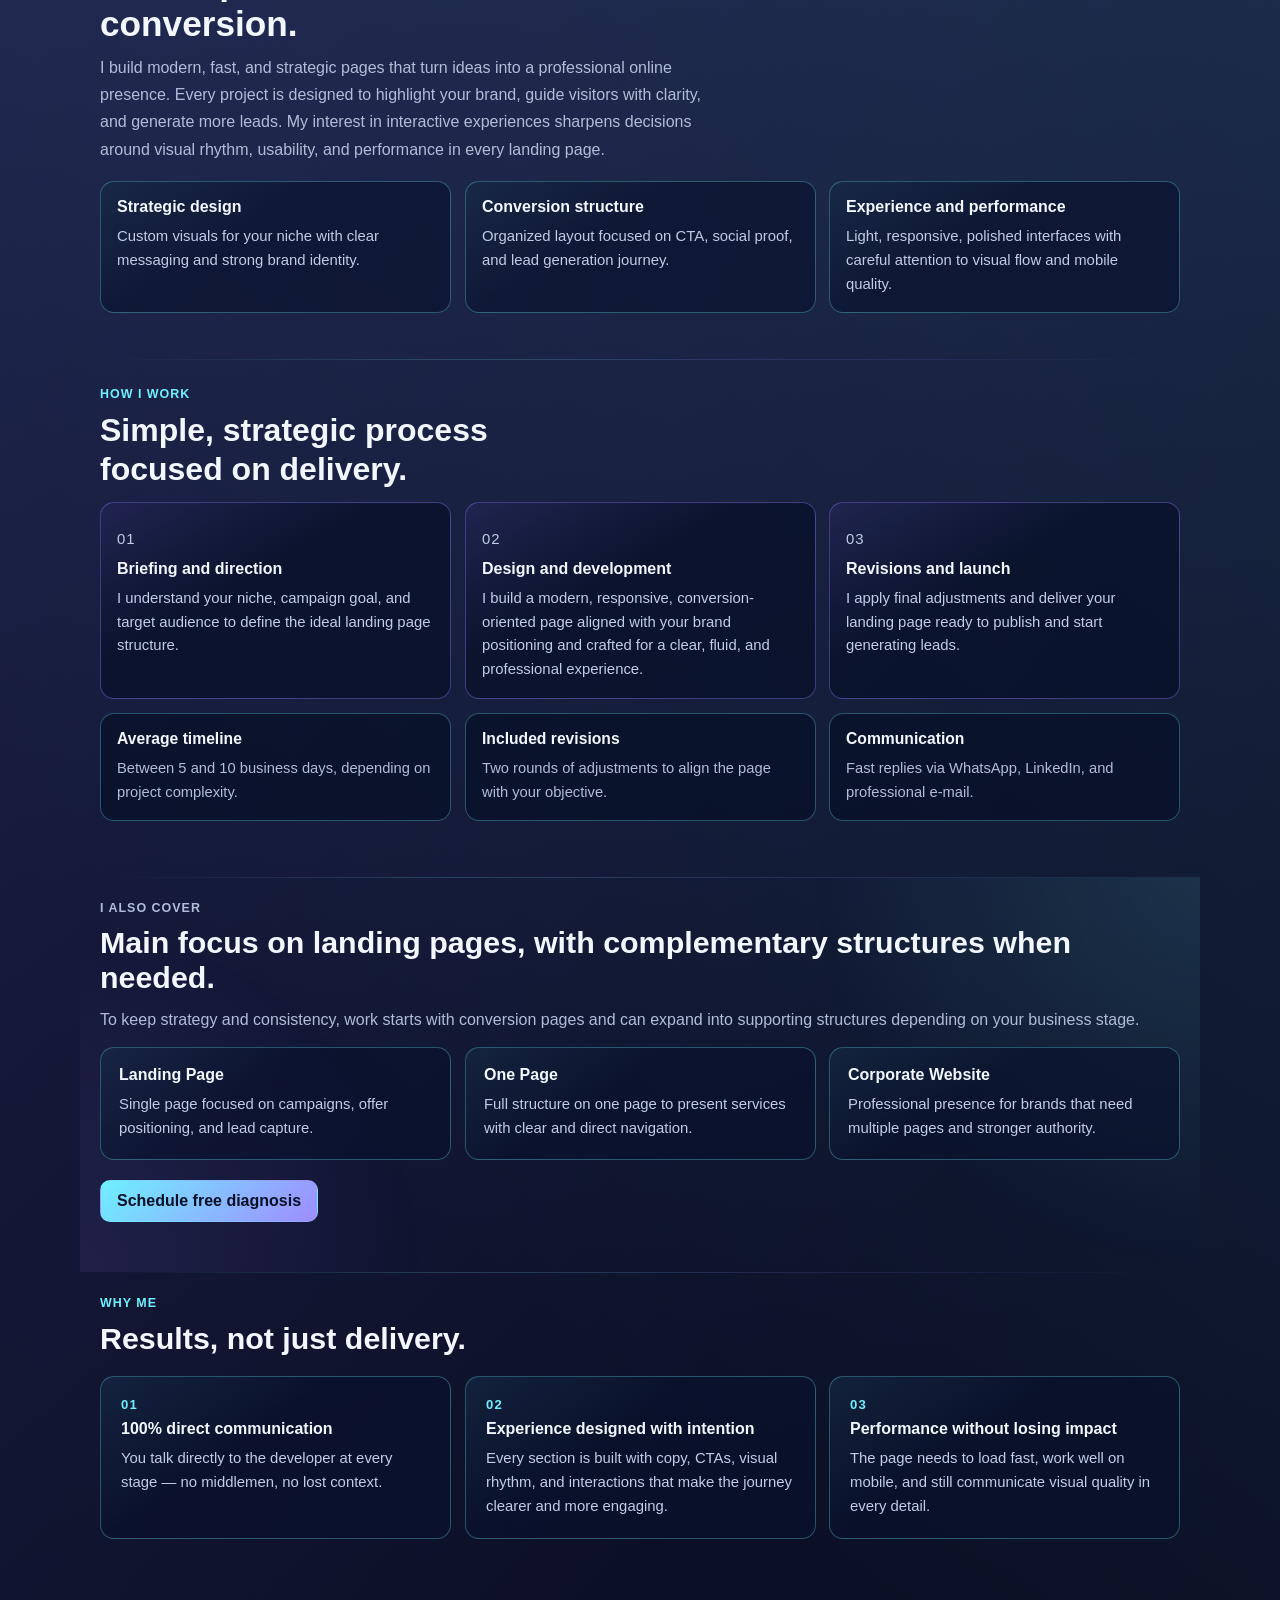
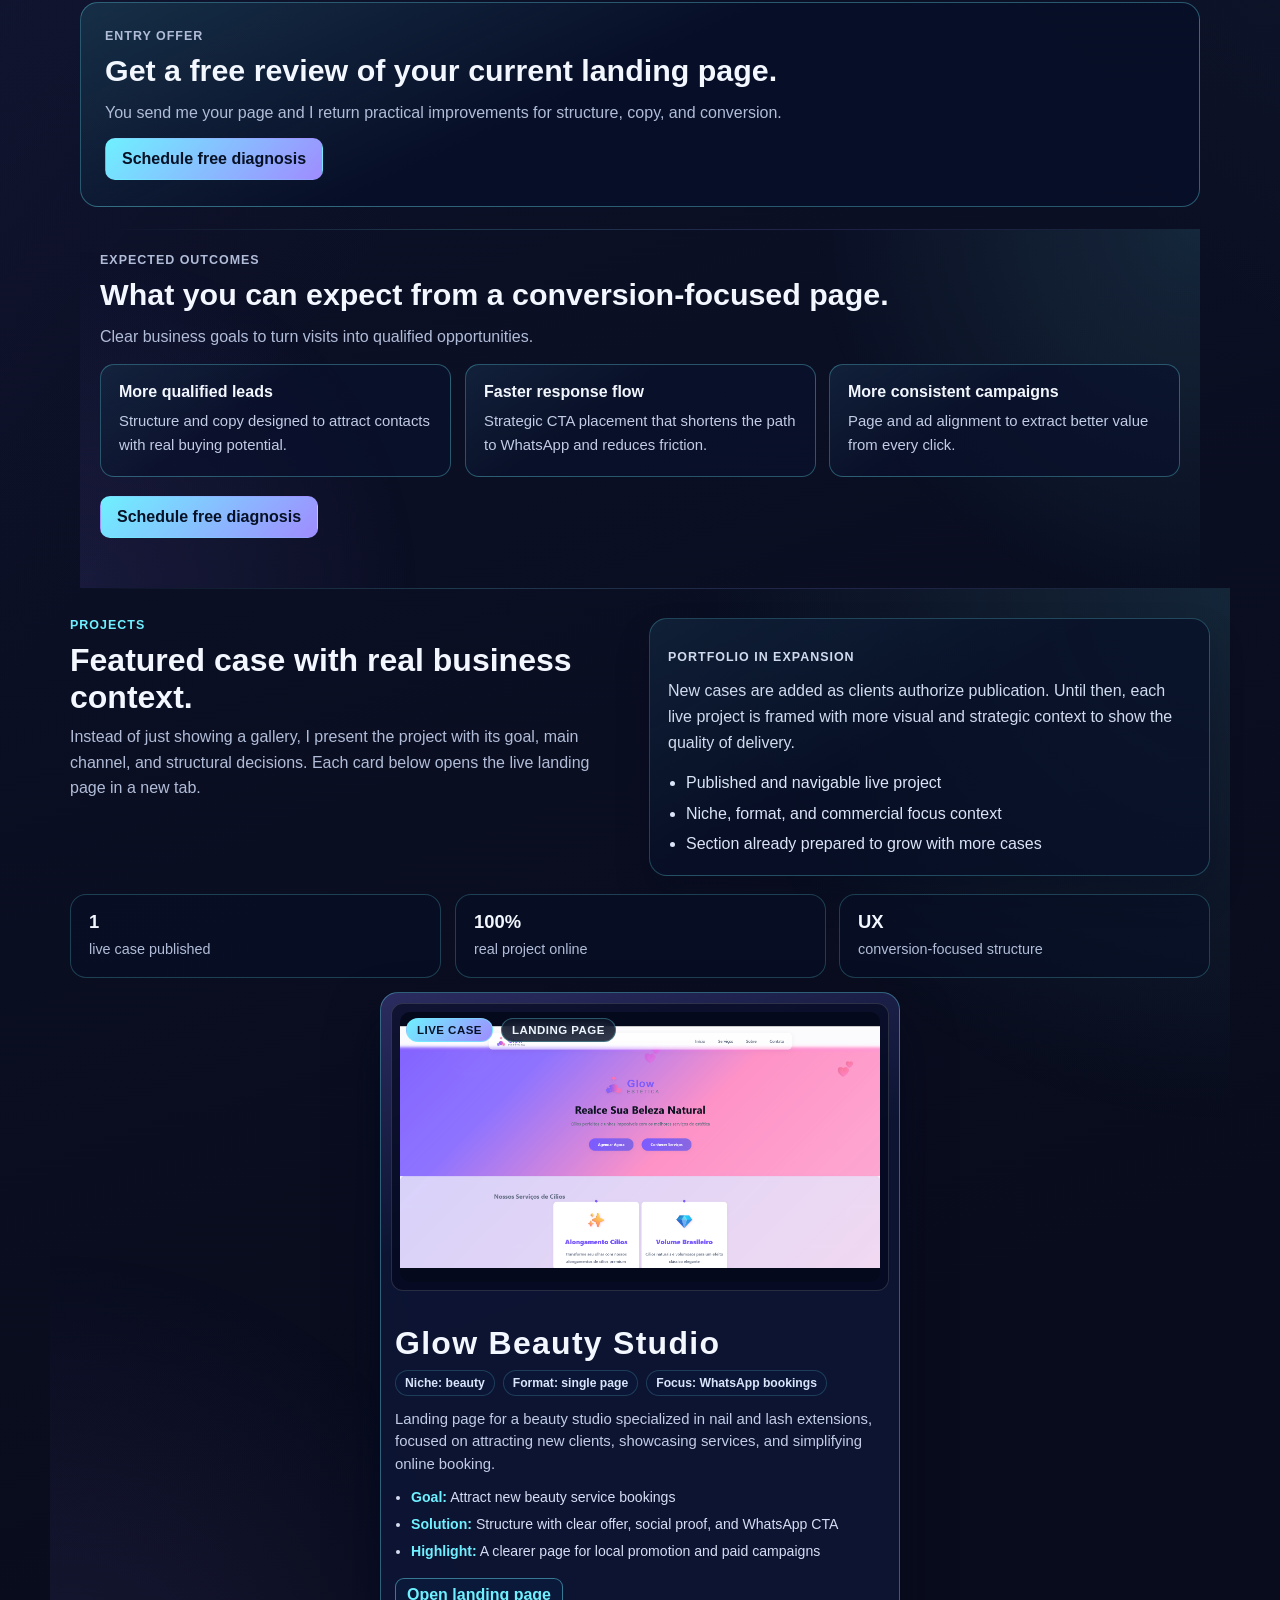
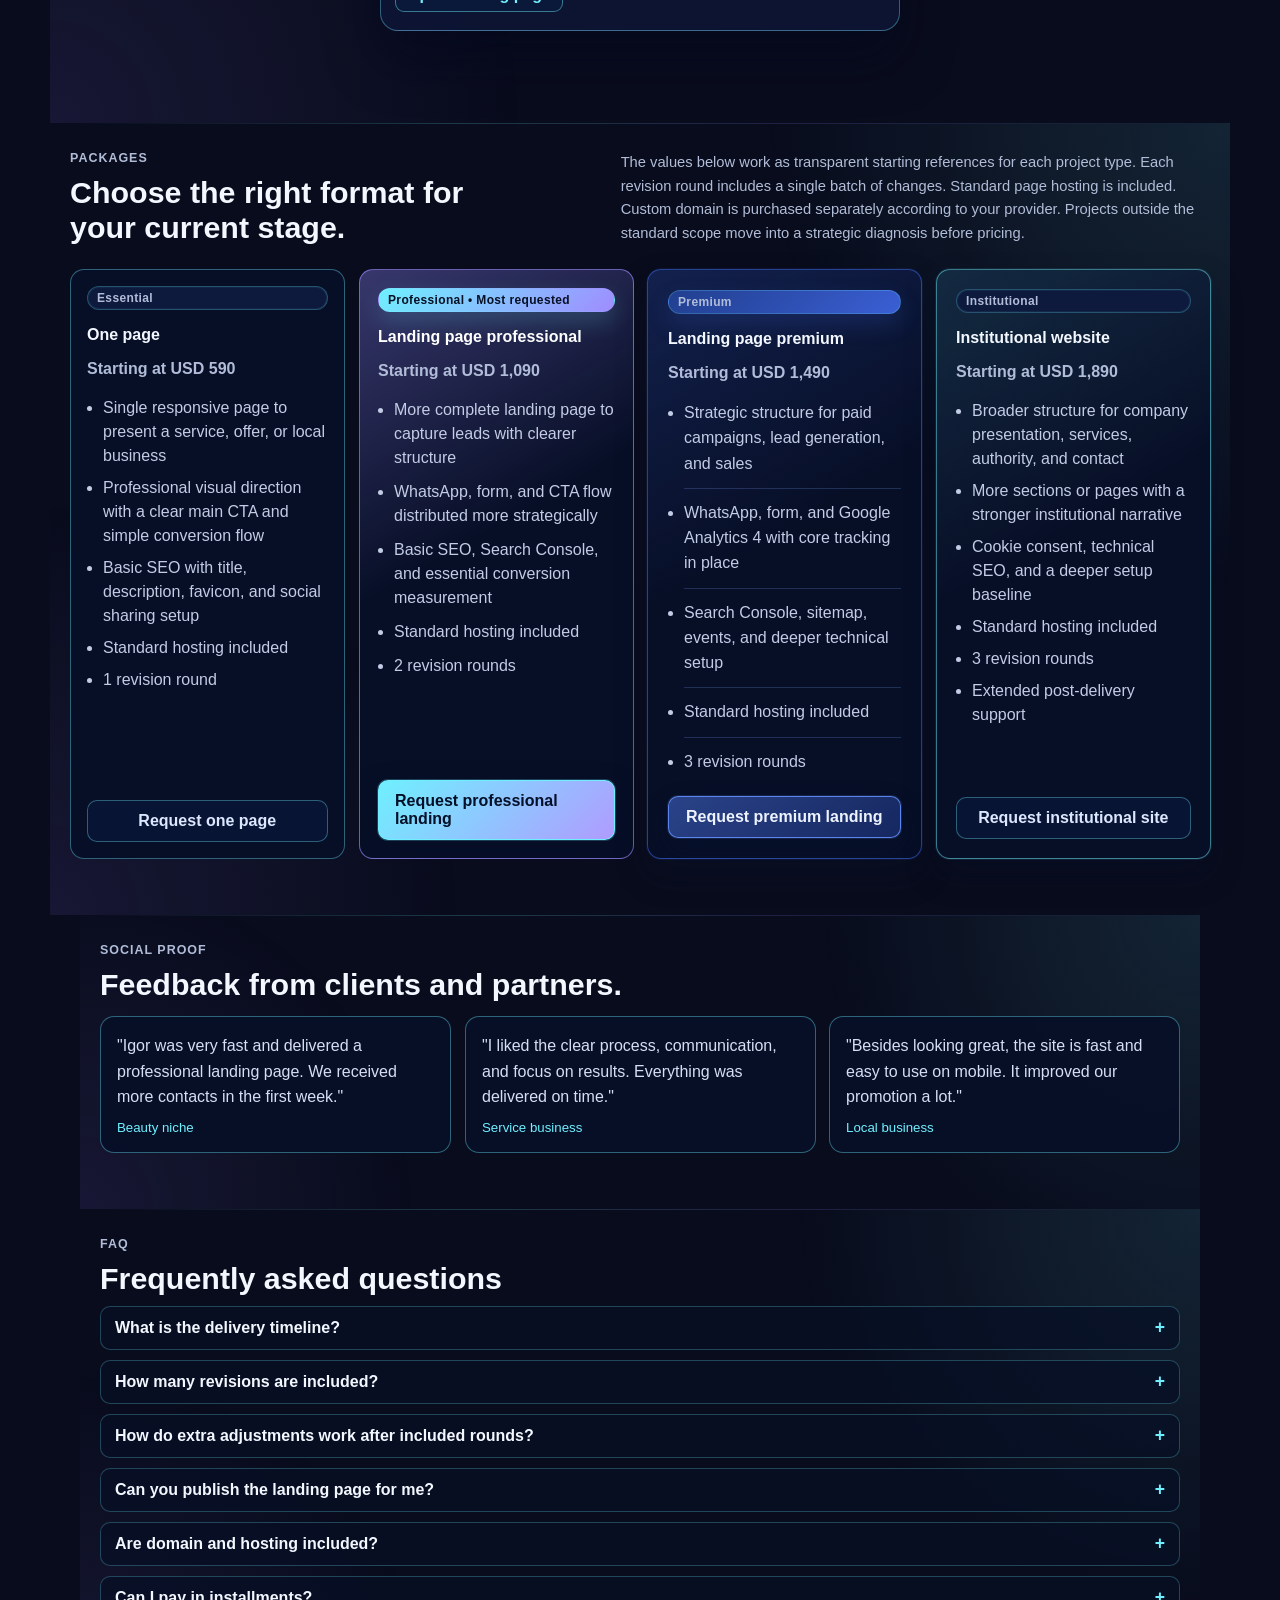
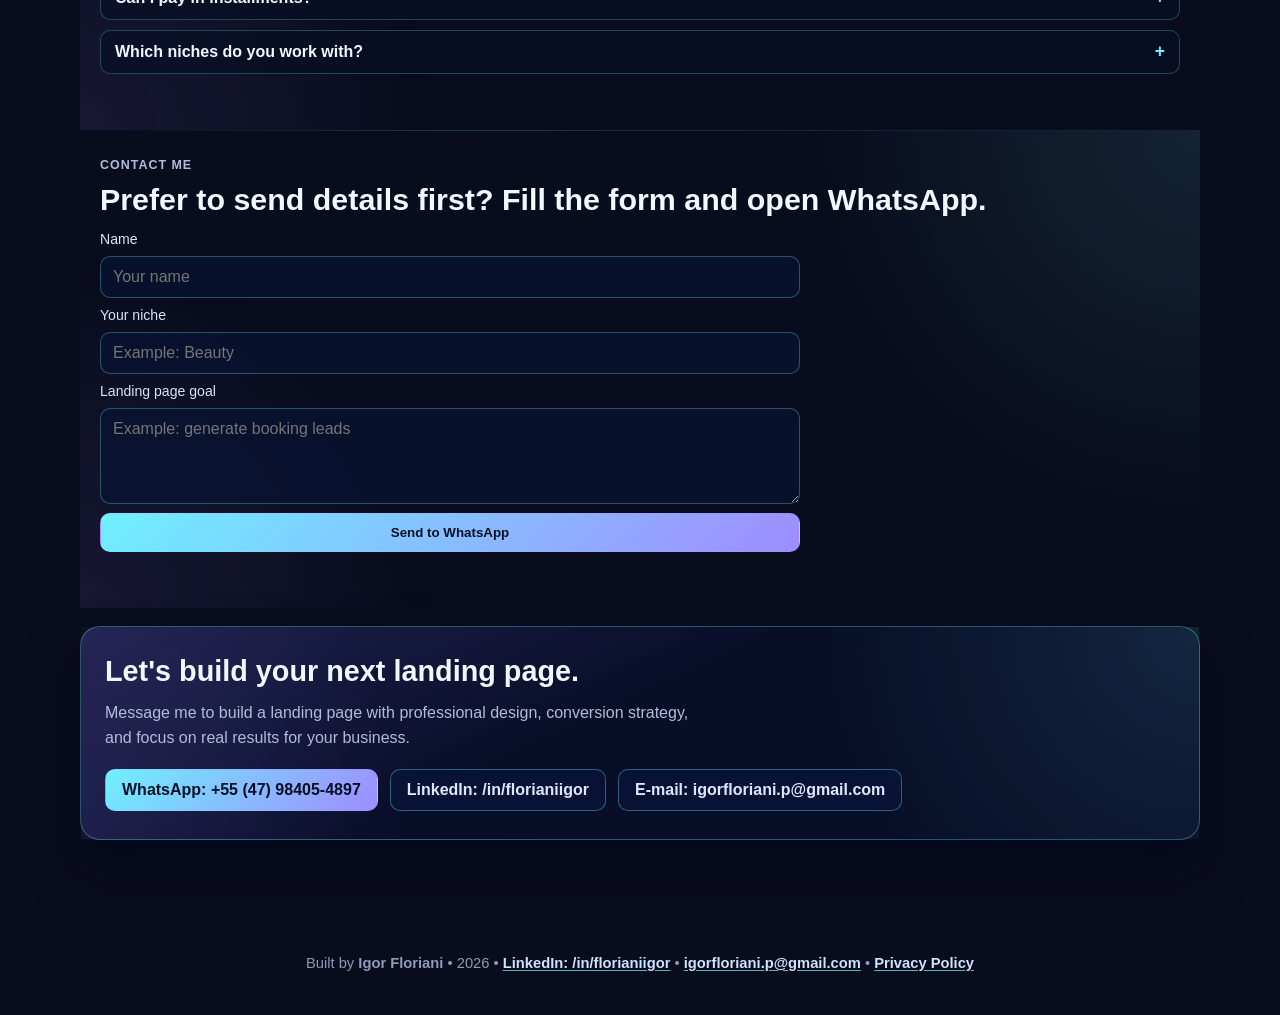
==== commit 704ac330: "fix: correct grammar and copy consistency across site - Fix Portuguese accentuation and wording acro" ====
--- a/index.html
+++ b/index.html
@@ -86,7 +86,7 @@
             "serviceType": ["Landing pages de alta conversão", "Implementação de GA4", "SEO técnico para landing pages"],
             "areaServed": ["BR", "US", "PT", "GB"],
             "availableLanguage": ["pt-BR", "en"],
-            "priceRange": "R$790-R$2190 / USD590-USD1890",
+            "priceRange": "R$790-R$2490 / USD590-USD1890",
             "sameAs": ["https://www.linkedin.com/in/florianiigor"],
             "contactPoint": [
               {
@@ -213,7 +213,7 @@
               target="_blank"
               rel="noopener noreferrer"
             >
-              Agendar diagnostico gratuito
+              Agendar diagnóstico gratuito
             </a>
             <a
               class="action-btn"
@@ -241,15 +241,15 @@
       <div class="hero__insights" aria-label="Pontos fortes da entrega">
         <article class="hero__insight">
           <h2>Oferta mais clara</h2>
-          <p>Headline, prova social e CTA organizados para decidir mais rapido.</p>
+          <p>Headline, prova social e CTA organizados para decidir mais rápido.</p>
         </article>
         <article class="hero__insight">
-          <h2>Experiencia mobile forte</h2>
-          <p>Leitura rapida, toque facil e jornada mais fluida no celular.</p>
+          <h2>Experiência mobile forte</h2>
+          <p>Leitura rápida, toque fácil e jornada mais fluida no celular.</p>
         </article>
         <article class="hero__insight">
           <h2>Performance para campanha</h2>
-          <p>Estrutura leve para carregar rapido e valorizar cada clique pago.</p>
+          <p>Estrutura leve para carregar rápido e valorizar cada clique pago.</p>
         </article>
       </div>
     </header>
@@ -348,24 +348,24 @@
       </section>
 
       <section class="service-scope" aria-label="Escopos atendidos" lang="pt-BR">
-        <p class="service-scope__tag">Atendo tambem</p>
-        <h2>Foco principal em landing pages, com opcoes complementares quando faz sentido.</h2>
+        <p class="service-scope__tag">Atendo também</p>
+        <h2>Foco principal em landing pages, com opções complementares quando faz sentido.</h2>
         <p>
-          Para manter estrategia e consistencia, o trabalho parte de paginas de conversao e pode
-          evoluir para estruturas de apoio conforme o momento do seu negocio.
+          Para manter estratégia e consistência, o trabalho parte de páginas de conversão e pode
+          evoluir para estruturas de apoio conforme o momento do seu negócio.
         </p>
         <div class="service-scope__grid">
           <article class="service-scope__item">
             <h3>Landing Page</h3>
-            <p>Pagina unica com foco em campanha, oferta e captacao de leads com CTA claro.</p>
+            <p>Página única com foco em campanha, oferta e captação de leads com CTA claro.</p>
           </article>
           <article class="service-scope__item">
             <h3>One Page</h3>
-            <p>Estrutura completa em uma pagina para apresentar servicos com navegacao objetiva.</p>
+            <p>Estrutura completa em uma página para apresentar serviços com navegação objetiva.</p>
           </article>
           <article class="service-scope__item">
             <h3>Site Institucional</h3>
-            <p>Presenca profissional para marcas que precisam de mais paginas e autoridade digital.</p>
+            <p>Presença profissional para marcas que precisam de mais páginas e autoridade digital.</p>
           </article>
         </div>
         <a
@@ -375,7 +375,7 @@
           target="_blank"
           rel="noopener noreferrer"
         >
-          Agendar diagnostico gratuito
+          Agendar diagnóstico gratuito
         </a>
       </section>
 
@@ -414,26 +414,26 @@
           target="_blank"
           rel="noopener noreferrer"
         >
-          Agendar diagnostico gratuito
+          Agendar diagnóstico gratuito
         </a>
       </section>
 
       <section class="outcomes" aria-label="Resultados esperados" lang="pt-BR">
         <p class="outcomes__tag">Resultados esperados</p>
-        <h2>O que voce pode esperar com uma pagina feita para conversao.</h2>
-        <p>Objetivos de negocio claros para transformar visitas em oportunidades comerciais.</p>
+        <h2>O que você pode esperar com uma página feita para conversão.</h2>
+        <p>Objetivos de negócio claros para transformar visitas em oportunidades comerciais.</p>
         <div class="outcomes__grid">
           <article class="outcomes__item">
             <h3>Mais leads qualificados</h3>
             <p>Estrutura e copy para atrair contatos com real potencial de compra.</p>
           </article>
           <article class="outcomes__item">
-            <h3>Atendimento mais rapido</h3>
+            <h3>Atendimento mais rápido</h3>
             <p>CTA estrategico para encurtar o caminho ate o WhatsApp e reduzir friccao.</p>
           </article>
           <article class="outcomes__item">
-            <h3>Campanhas com mais consistencia</h3>
-            <p>Pagina alinhada ao trafego pago para aproveitar melhor cada clique investido.</p>
+            <h3>Campanhas com mais consistência</h3>
+            <p>Página alinhada ao tráfego pago para aproveitar melhor cada clique investido.</p>
           </article>
         </div>
         <a
@@ -443,7 +443,7 @@
           target="_blank"
           rel="noopener noreferrer"
         >
-          Agendar diagnostico gratuito
+          Agendar diagnóstico gratuito
         </a>
       </section>
 
@@ -451,10 +451,10 @@
         <div class="projects-section__header">
           <div class="projects-section__intro">
             <p class="projects-section__tag">Projetos</p>
-            <h2>Case em destaque, com contexto real de negocio.</h2>
+            <h2>Case em destaque, com contexto real de negócio.</h2>
             <p class="projects-section__subtitle">
-              Em vez de mostrar so uma galeria, apresento o projeto com objetivo, canal principal e
-              decisoes de estrutura. Cada card abaixo abre a landing real em uma nova aba.
+              Em vez de mostrar só uma galeria, apresento o projeto com objetivo, canal principal e
+              decisões de estrutura. Cada card abaixo abre a landing real em uma nova aba.
             </p>
           </div>
           <aside class="projects-section__spotlight" aria-label="Contexto do portfólio">
@@ -494,10 +494,10 @@
             <h2>Escolha o formato ideal para o seu momento.</h2>
           </div>
           <p class="plans__note">
-            Os valores abaixo funcionam como referencia transparente de entrada para cada tipo de
-            projeto. Cada rodada de ajustes considera um lote unico de alteracoes. A hospedagem
-            padrao da pagina ja esta inclusa. O dominio personalizado e contratado a parte, conforme
-            o valor do provedor. Projetos fora do escopo padrao seguem para diagnostico estrategico.
+            Os valores abaixo funcionam como referência transparente de entrada para cada tipo de
+            projeto. Cada rodada de ajustes considera um lote único de alterações. A hospedagem
+            padrão da página já está inclusa. O domínio personalizado é contratado à parte, conforme
+            o valor do provedor. Projetos fora do escopo padrão seguem para diagnóstico estratégico.
           </p>
         </div>
         <div class="plans__grid">
@@ -509,9 +509,9 @@
               <span data-price-brl="R$ 790" data-price-usd="US$ 590">R$ 790</span>
             </p>
             <ul>
-              <li>Pagina unica responsiva para apresentar servico, oferta ou negocio local</li>
-              <li>Visual profissional com CTA principal e estrutura simples de conversao</li>
-              <li>SEO basico com title, description, favicon e compartilhamento social</li>
+              <li>Página única responsiva para apresentar serviço, oferta ou negócio local</li>
+              <li>Visual profissional com CTA principal e estrutura simples de conversão</li>
+              <li>SEO básico com title, description, favicon e compartilhamento social</li>
               <li>Hospedagem padrão inclusa</li>
               <li>1 rodada de ajustes</li>
             </ul>
@@ -533,9 +533,9 @@
             </p>
             <ul>
               <li>Landing page mais completa para captar contatos com mais clareza</li>
-              <li>WhatsApp, formulario e CTA mais bem distribuidos na jornada</li>
-              <li>SEO basico, Search Console e medicao essencial de conversao</li>
-              <li>Hospedagem padrao inclusa</li>
+              <li>WhatsApp, formulário e CTA mais bem distribuídos na jornada</li>
+              <li>SEO básico, Search Console e medição essencial de conversão</li>
+              <li>Hospedagem padrão inclusa</li>
               <li>2 rodadas de ajustes</li>
             </ul>
             <a
@@ -555,9 +555,9 @@
               <span data-price-brl="R$ 1.990" data-price-usd="US$ 1.490">R$ 1.990</span>
             </p>
             <ul>
-              <li>Estrutura estrategica para campanhas, captacao de leads e vendas</li>
-              <li>WhatsApp, formulario e Google Analytics 4 com rastreamento principal</li>
-              <li>Search Console, sitemap, eventos e setup tecnico mais completo</li>
+              <li>Estrutura estratégica para campanhas, captação de leads e vendas</li>
+              <li>WhatsApp, formulário e Google Analytics 4 com rastreamento principal</li>
+              <li>Search Console, sitemap, eventos e setup técnico mais completo</li>
               <li>Hospedagem padrão inclusa</li>
               <li>3 rodadas de ajustes</li>
             </ul>
@@ -578,9 +578,9 @@
               <span data-price-brl="R$ 2.490" data-price-usd="US$ 1.890">R$ 2.490</span>
             </p>
             <ul>
-              <li>Estrutura mais completa para empresa, servicos, autoridade e contato</li>
-              <li>Arquitetura com mais secoes ou paginas e narrativa institucional mais forte</li>
-              <li>SEO tecnico, consentimento de cookies e setup mais completo</li>
+              <li>Estrutura mais completa para empresa, serviços, autoridade e contato</li>
+              <li>Arquitetura com mais seções ou páginas e narrativa institucional mais forte</li>
+              <li>SEO técnico, consentimento de cookies e setup mais completo</li>
               <li>Hospedagem padrão inclusa</li>
               <li>3 rodadas de ajustes</li>
               <li>Suporte estendido no pós-entrega</li>
@@ -637,7 +637,7 @@
           <p>Até 2 rodadas de ajustes para garantir alinhamento com seu objetivo.</p>
         </details>
         <details>
-          <summary>Como funciona ajuste extra após as rodadas?</summary>
+          <summary>Como funcionam ajustes extras após as rodadas?</summary>
           <p>
             Após as rodadas inclusas, novas alterações são cobradas à parte:
             <span data-rate-brl="R$ 90/h" data-rate-usd="US$ 45/h">R$ 90/h</span>, com mínimo
--- a/styles.css
+++ b/styles.css
@@ -1321,21 +1321,86 @@
 }
 
 .faq details {
+  position: relative;
+  overflow: hidden;
   margin-top: 10px;
   padding: 12px 14px;
   border-radius: 10px;
   border: 1px solid rgba(111, 240, 255, 0.25);
   background: rgba(8, 16, 38, 0.72);
+  transition: transform 0.24s ease, border-color 0.24s ease, box-shadow 0.24s ease, background-color 0.24s ease;
+}
+
+.faq details::before {
+  content: "";
+  position: absolute;
+  inset: 0;
+  background: linear-gradient(180deg, rgba(255, 255, 255, 0.08), transparent 42%);
+  opacity: 0;
+  pointer-events: none;
+  transition: opacity 0.24s ease;
+}
+
+.faq details:hover,
+.faq details:focus-within {
+  transform: translateY(-2px);
+  border-color: rgba(111, 240, 255, 0.46);
+  box-shadow: 0 14px 28px rgba(4, 10, 30, 0.28), 0 0 0 1px rgba(111, 240, 255, 0.12);
+}
+
+.faq details:hover::before,
+.faq details:focus-within::before,
+.faq details[open]::before {
+  opacity: 1;
+}
+
+.faq details[open] {
+  border-color: rgba(111, 240, 255, 0.62);
+  background:
+    linear-gradient(145deg, rgba(111, 240, 255, 0.12), transparent 48%),
+    rgba(8, 18, 42, 0.84);
+  box-shadow: 0 18px 32px rgba(4, 10, 30, 0.32), 0 0 0 1px rgba(111, 240, 255, 0.16);
 }
 
 .faq summary {
+  display: flex;
+  align-items: center;
+  justify-content: space-between;
+  gap: 12px;
   cursor: pointer;
   font-weight: 700;
+  list-style: none;
+}
+
+.faq summary::-webkit-details-marker {
+  display: none;
+}
+
+.faq summary::after {
+  content: "+";
+  flex: 0 0 auto;
+  color: var(--accent);
+  font-size: 1.1rem;
+  line-height: 1;
+  transition: transform 0.24s ease, color 0.24s ease;
+}
+
+.faq details[open] summary::after {
+  transform: rotate(45deg);
+  color: #ffffff;
 }
 
 .faq details p {
   margin: 10px 0 0;
   line-height: 1.6;
+  opacity: 0;
+  transform: translateY(-4px);
+  transition: opacity 0.24s ease, transform 0.24s ease;
+}
+
+.faq details[open] p {
+  opacity: 1;
+  transform: translateY(0);
 }
 
 .lead-form form {
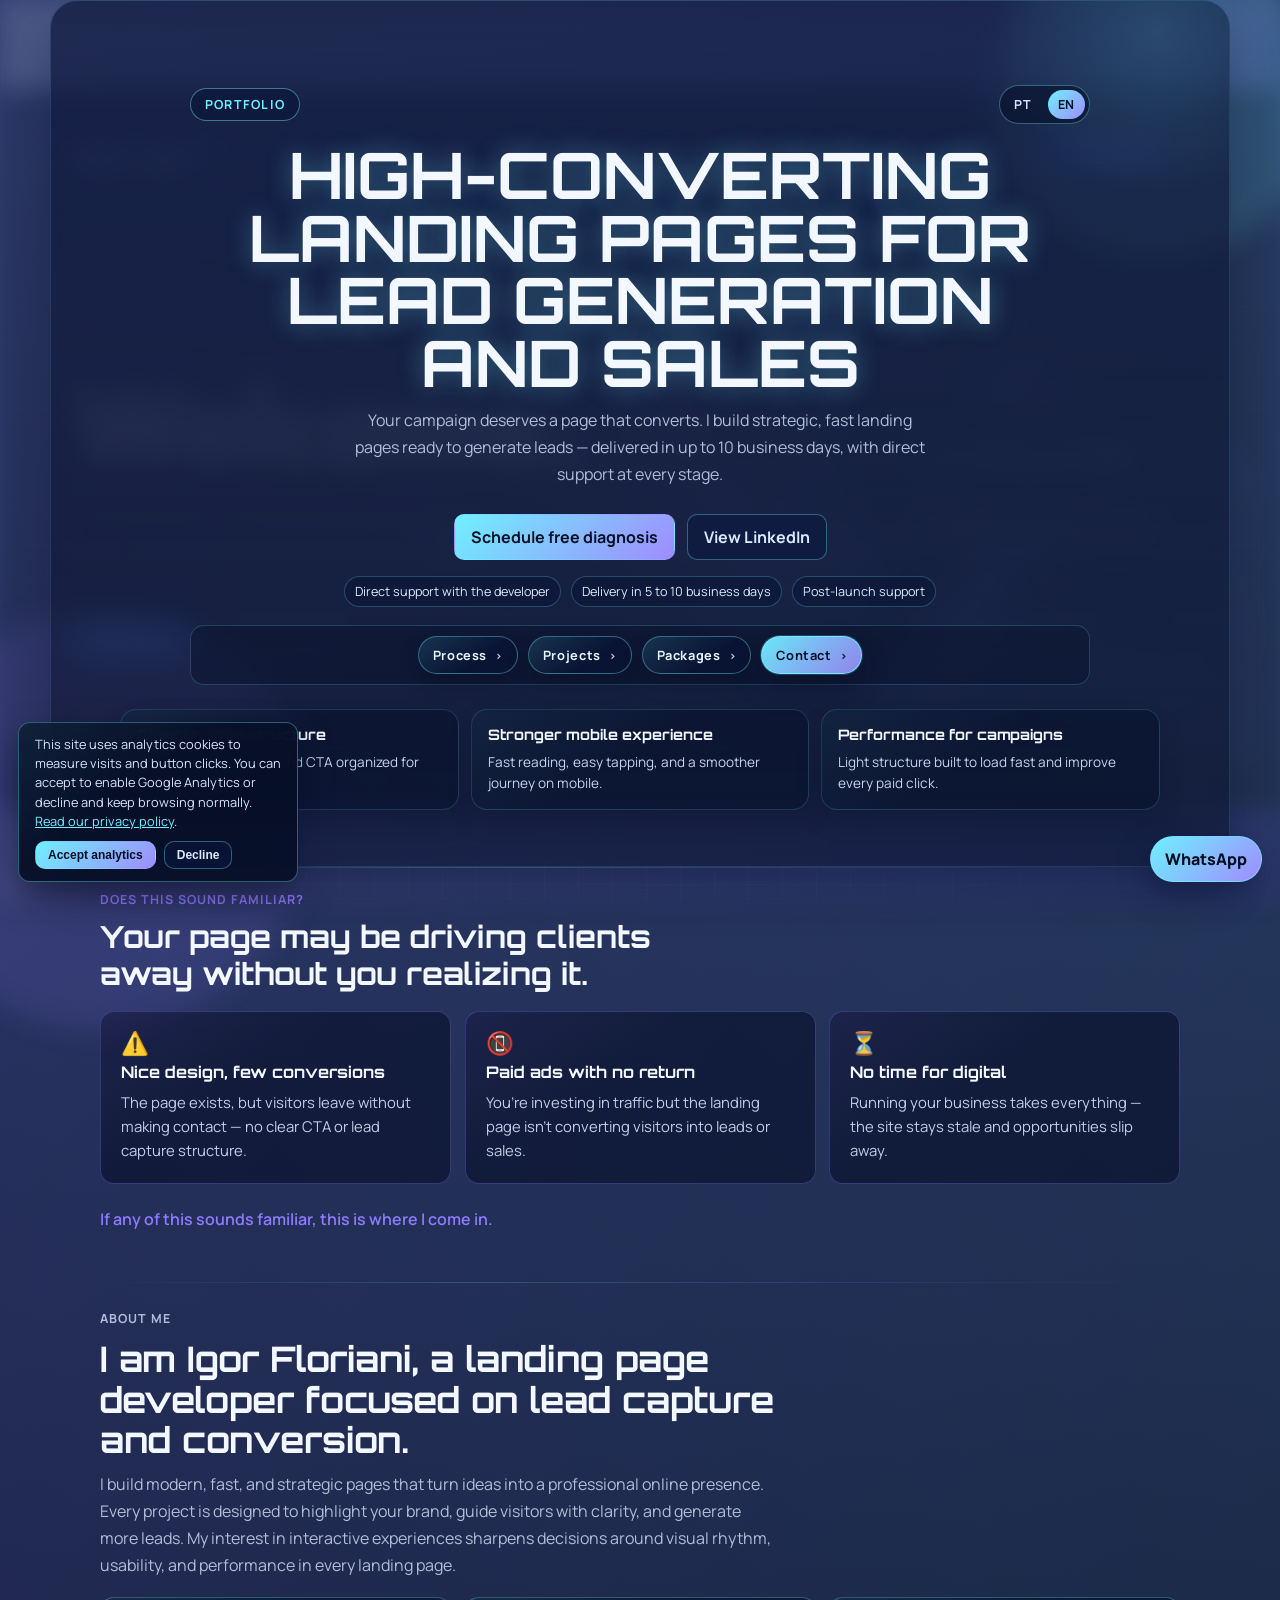
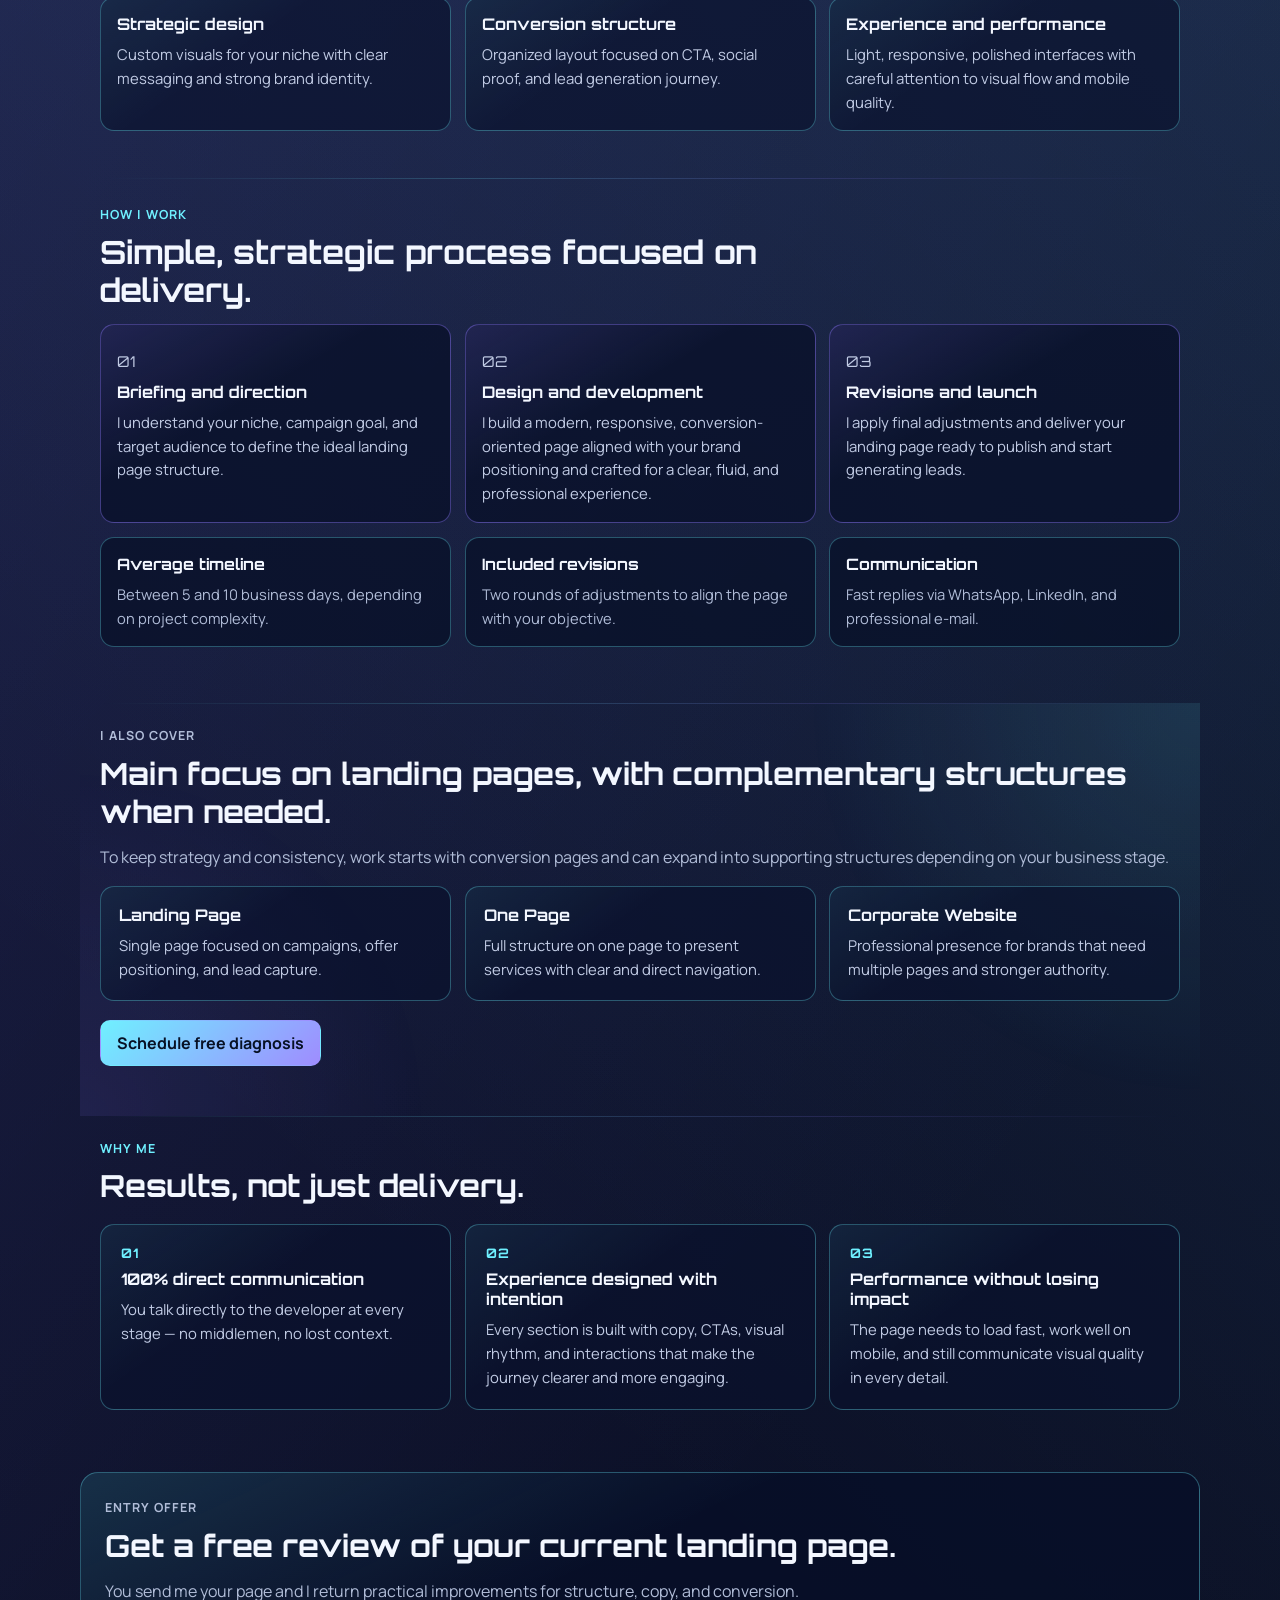
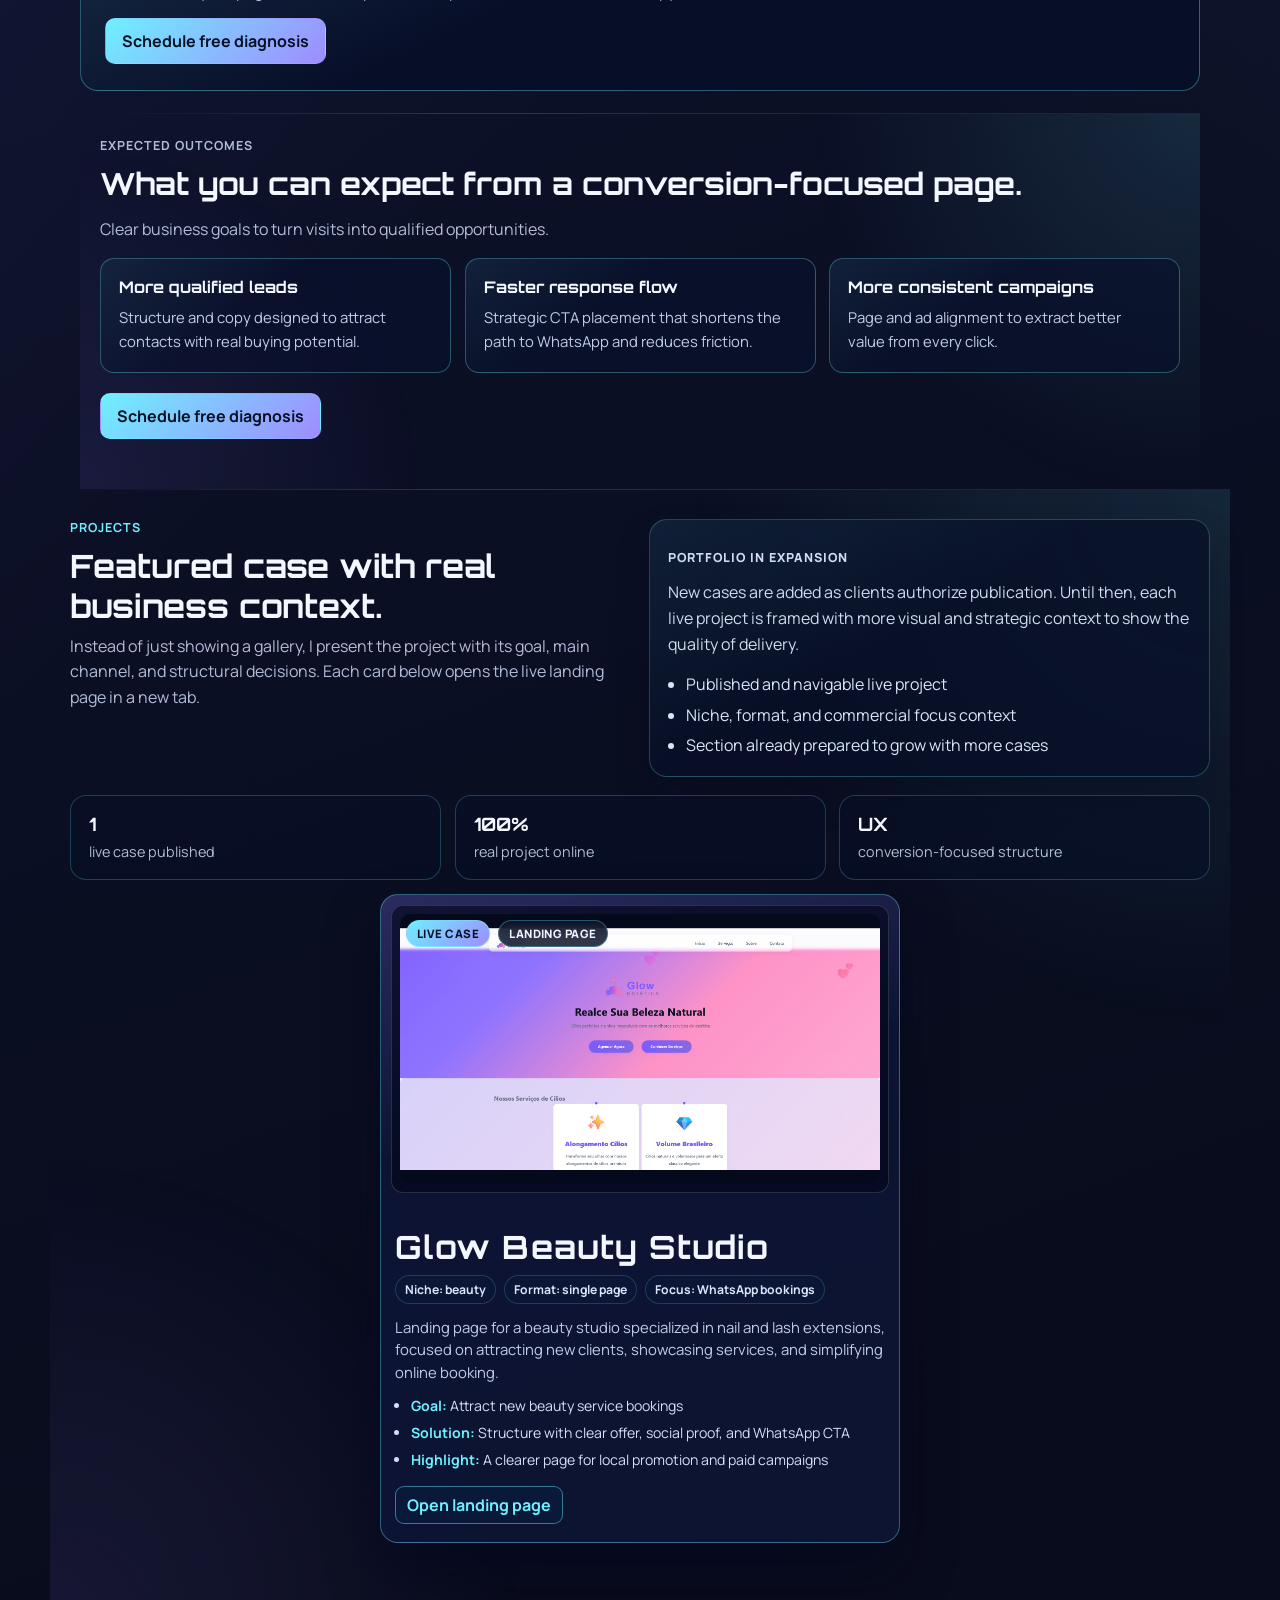
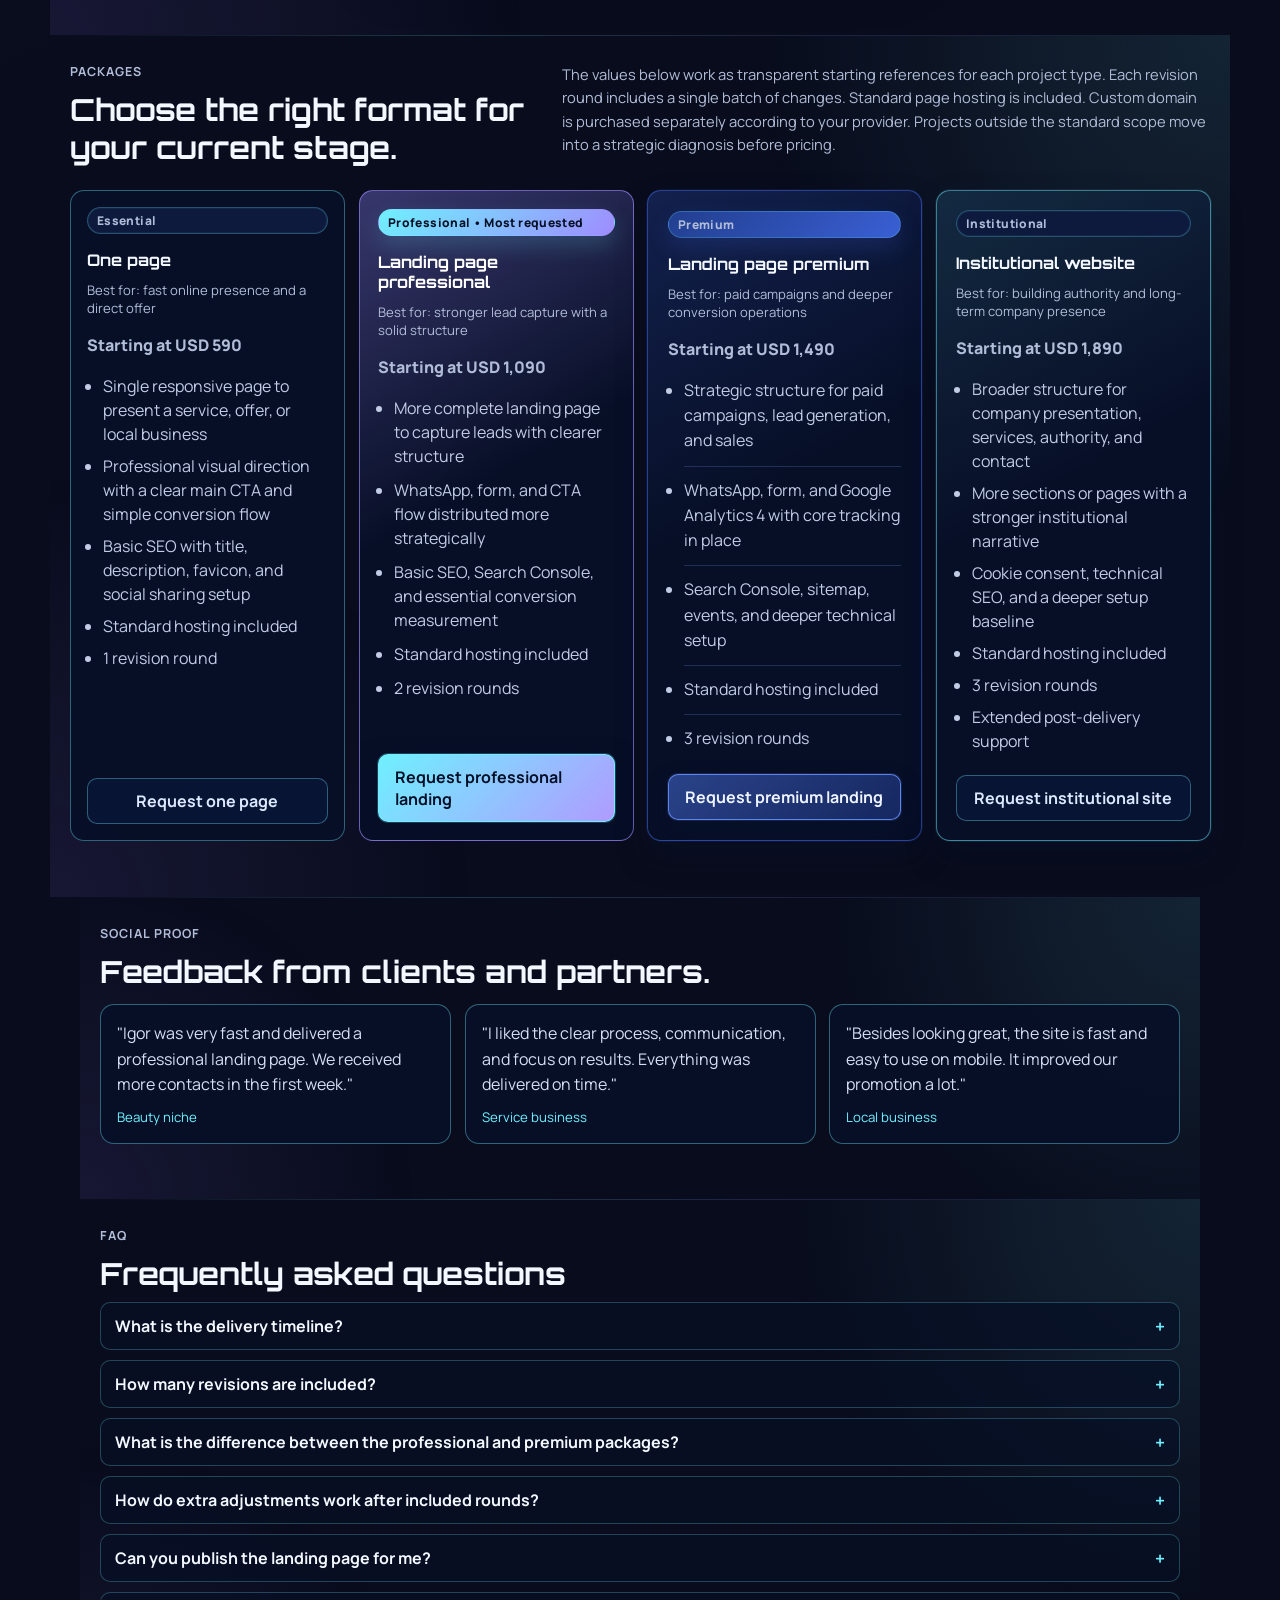
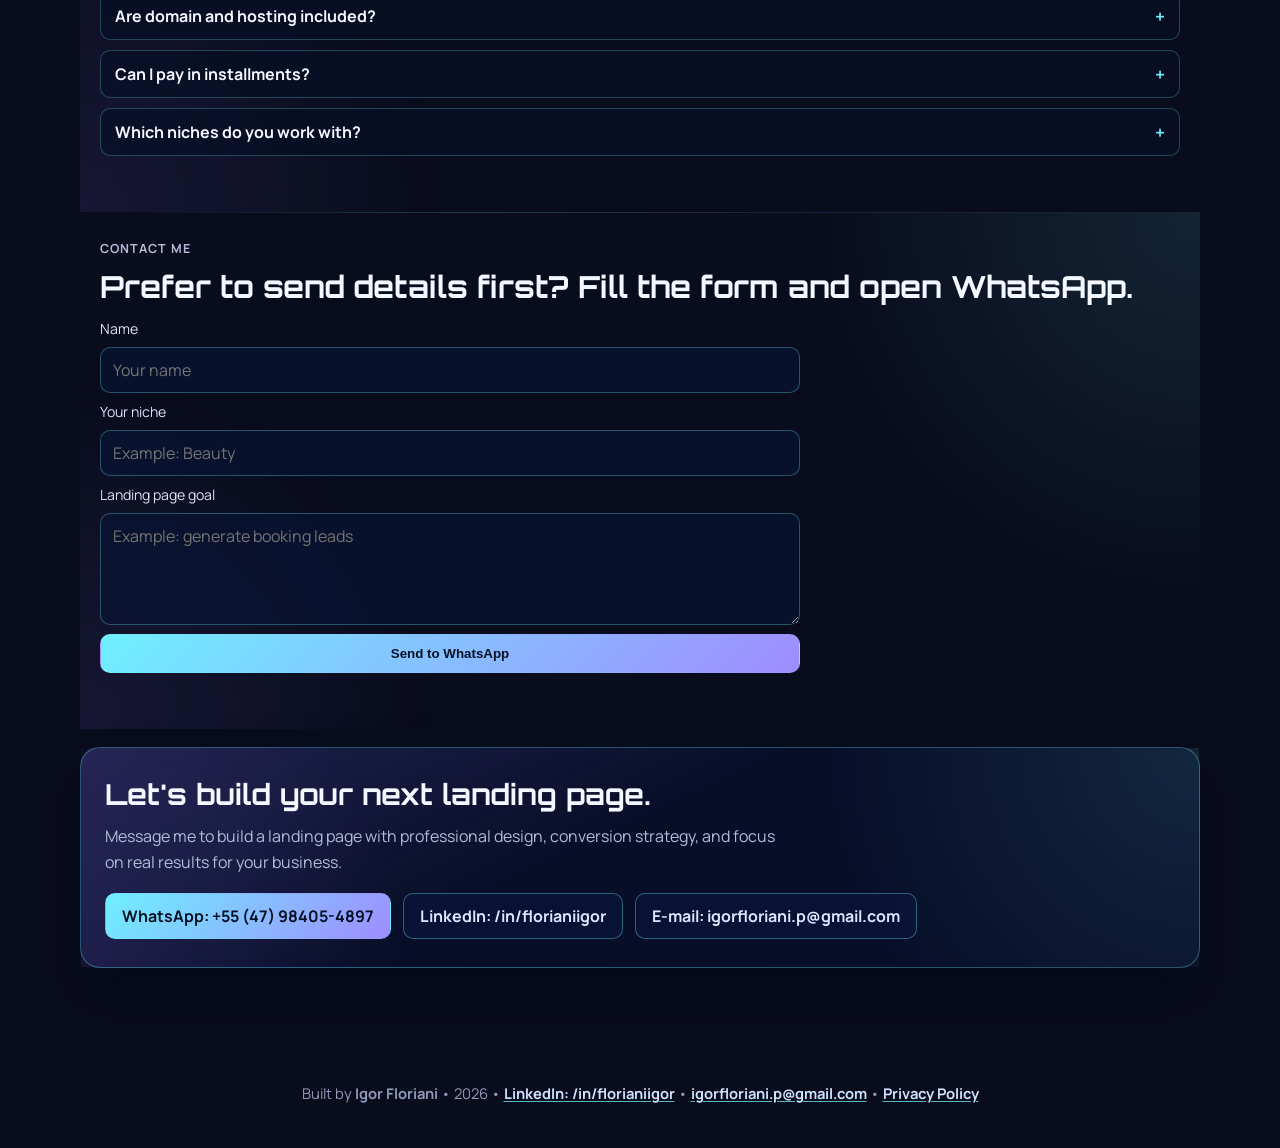
==== commit cf04915c: "chore: finalize pending security and content refinements - Move security directives to deploy header" ====
--- a/index.html
+++ b/index.html
@@ -33,13 +33,6 @@
     <meta name="viewport" content="width=device-width, initial-scale=1.0" />
     <meta name="author" content="Igor Floriani" />
     <meta name="theme-color" content="#090c1c" />
-    <!-- Security Headers -->
-    <meta http-equiv="X-UA-Compatible" content="IE=edge" />
-    <meta http-equiv="X-Content-Type-Options" content="nosniff" />
-    <meta http-equiv="X-Frame-Options" content="SAMEORIGIN" />
-    <meta http-equiv="Referrer-Policy" content="strict-origin-when-cross-origin" />
-    <meta http-equiv="Permissions-Policy" content="geolocation=(), microphone=(), camera=()" />
-    <meta http-equiv="Content-Security-Policy" content="default-src 'self' https:; script-src 'self' 'unsafe-inline' https://www.googletagmanager.com https://www.google-analytics.com; style-src 'self' 'unsafe-inline' https://fonts.googleapis.com; font-src https://fonts.gstatic.com; connect-src https://www.google-analytics.com https://www.googletagmanager.com https://www.igorfloriani.com; img-src 'self' data: https:; media-src 'none'; object-src 'none'; frame-src 'none'" />
     <title>Landing Pages de Alta Conversão | Igor Floriani</title>
     <meta
       name="description"
@@ -504,6 +497,7 @@
           <article class="plan-card">
             <p class="plan-card__badge">Essencial</p>
             <h3>One page</h3>
+            <p class="plan-card__fit">Ideal para: presença rápida e oferta direta</p>
             <p class="plan-card__price">
               A partir de
               <span data-price-brl="R$ 790" data-price-usd="US$ 590">R$ 790</span>
@@ -527,6 +521,7 @@
           <article class="plan-card plan-card--featured">
             <p class="plan-card__badge">Profissional • Mais pedido</p>
             <h3>Landing page profissional</h3>
+            <p class="plan-card__fit">Ideal para: captar mais leads com estrutura sólida</p>
             <p class="plan-card__price">
               A partir de
               <span data-price-brl="R$ 1.390" data-price-usd="US$ 1.090">R$ 1.390</span>
@@ -550,6 +545,7 @@
           <article class="plan-card plan-card--premium">
             <p class="plan-card__badge plan-card__badge--premium">Premium</p>
             <h3>Landing page premium</h3>
+            <p class="plan-card__fit">Ideal para: campanhas pagas e operação com mais profundidade</p>
             <p class="plan-card__price">
               A partir de
               <span data-price-brl="R$ 1.990" data-price-usd="US$ 1.490">R$ 1.990</span>
@@ -573,6 +569,7 @@
           <article class="plan-card plan-card--institutional">
             <p class="plan-card__badge">Institucional</p>
             <h3>Site institucional</h3>
+            <p class="plan-card__fit">Ideal para: fortalecer autoridade e presença da empresa</p>
             <p class="plan-card__price">
               A partir de
               <span data-price-brl="R$ 2.490" data-price-usd="US$ 1.890">R$ 2.490</span>
@@ -635,6 +632,14 @@
         <details>
           <summary>Quantas revisões estão inclusas?</summary>
           <p>Até 2 rodadas de ajustes para garantir alinhamento com seu objetivo.</p>
+        </details>
+        <details>
+          <summary>Qual a diferença entre o pacote profissional e o premium?</summary>
+          <p>
+            O profissional é ideal para estruturar uma landing forte para captação com foco em
+            clareza e conversão. O premium aprofunda a estratégia para campanhas pagas, com setup
+            técnico mais completo e margem maior para evolução.
+          </p>
         </details>
         <details>
           <summary>Como funcionam ajustes extras após as rodadas?</summary>
@@ -669,7 +674,7 @@
       <section class="lead-form" aria-label="Formulário de orçamento" lang="pt-BR">
         <p class="lead-form__tag">Fale comigo</p>
         <h2>Prefere enviar os dados primeiro? Preencha e abra no WhatsApp.</h2>
-        <form id="quote-form">
+        <form id="quote-form" novalidate>
           <label for="name">Nome</label>
           <input id="name" name="name" type="text" placeholder="Seu nome" required />
 
@@ -686,6 +691,7 @@
           ></textarea>
 
           <button class="action-btn action-btn--primary" type="submit">Enviar para WhatsApp</button>
+          <p class="lead-form__feedback" id="quote-form-feedback" role="alert" aria-live="polite"></p>
         </form>
       </section>
 
--- a/styles.css
+++ b/styles.css
@@ -1169,6 +1169,13 @@
   font-size: 1rem;
 }
 
+.plan-card__fit {
+  margin: 3px 0 0;
+  color: #d1ddf4;
+  font-size: 0.82rem;
+  line-height: 1.4;
+}
+
 .plan-card__price {
   margin: 8px 0 0;
   font-weight: 800;
@@ -1430,6 +1437,30 @@
 .lead-form textarea:focus {
   outline: 1px solid rgba(111, 240, 255, 0.9);
   border-color: rgba(111, 240, 255, 0.9);
+}
+
+.lead-form input.is-invalid,
+.lead-form textarea.is-invalid {
+  border-color: rgba(255, 122, 122, 0.86);
+  box-shadow: 0 0 0 1px rgba(255, 122, 122, 0.28), 0 10px 18px rgba(45, 10, 16, 0.32);
+}
+
+.lead-form__feedback {
+  display: none;
+  margin: 2px 0 0;
+  padding: 10px 12px;
+  border-radius: 10px;
+  border: 1px solid rgba(255, 122, 122, 0.52);
+  background:
+    linear-gradient(140deg, rgba(255, 122, 122, 0.14), transparent 48%),
+    rgba(38, 12, 20, 0.72);
+  color: #ffd7df;
+  font-size: 0.86rem;
+  line-height: 1.45;
+}
+
+.lead-form__feedback.is-visible {
+  display: block;
 }
 
 .process__tag {
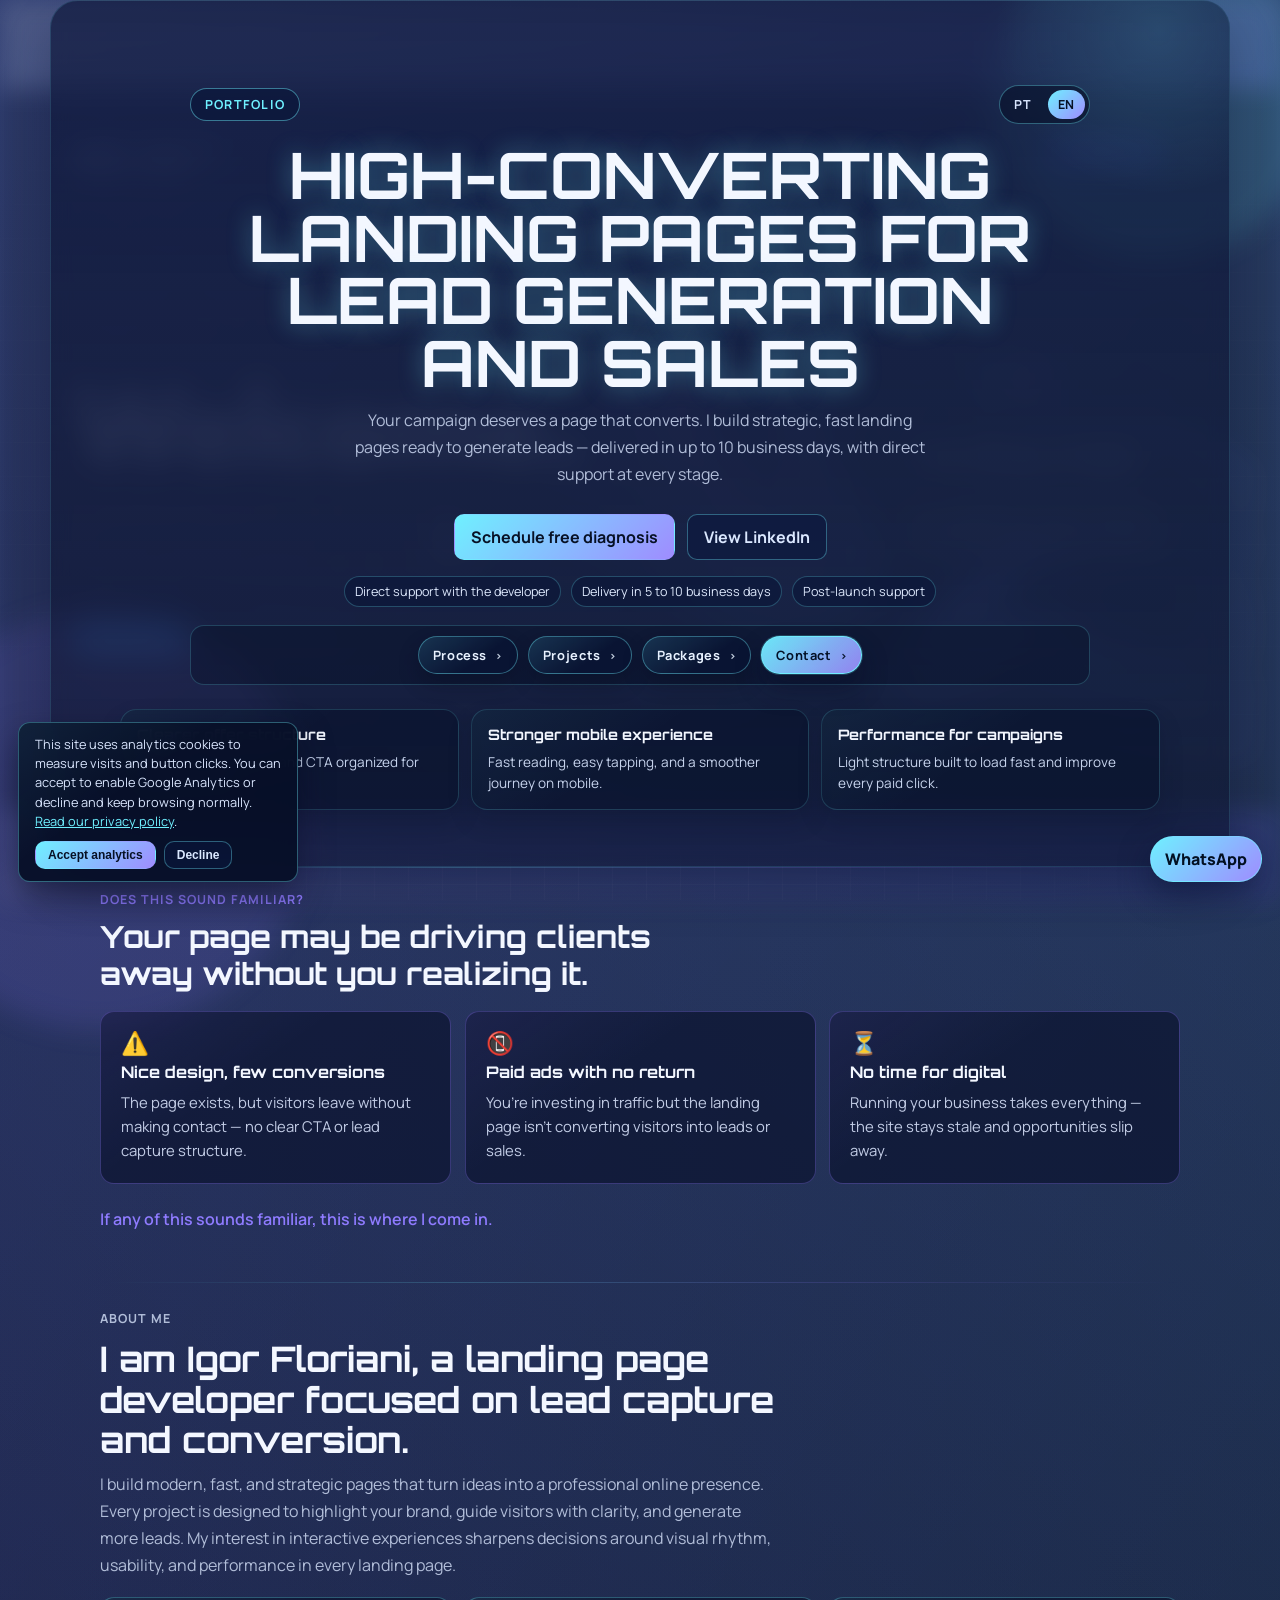
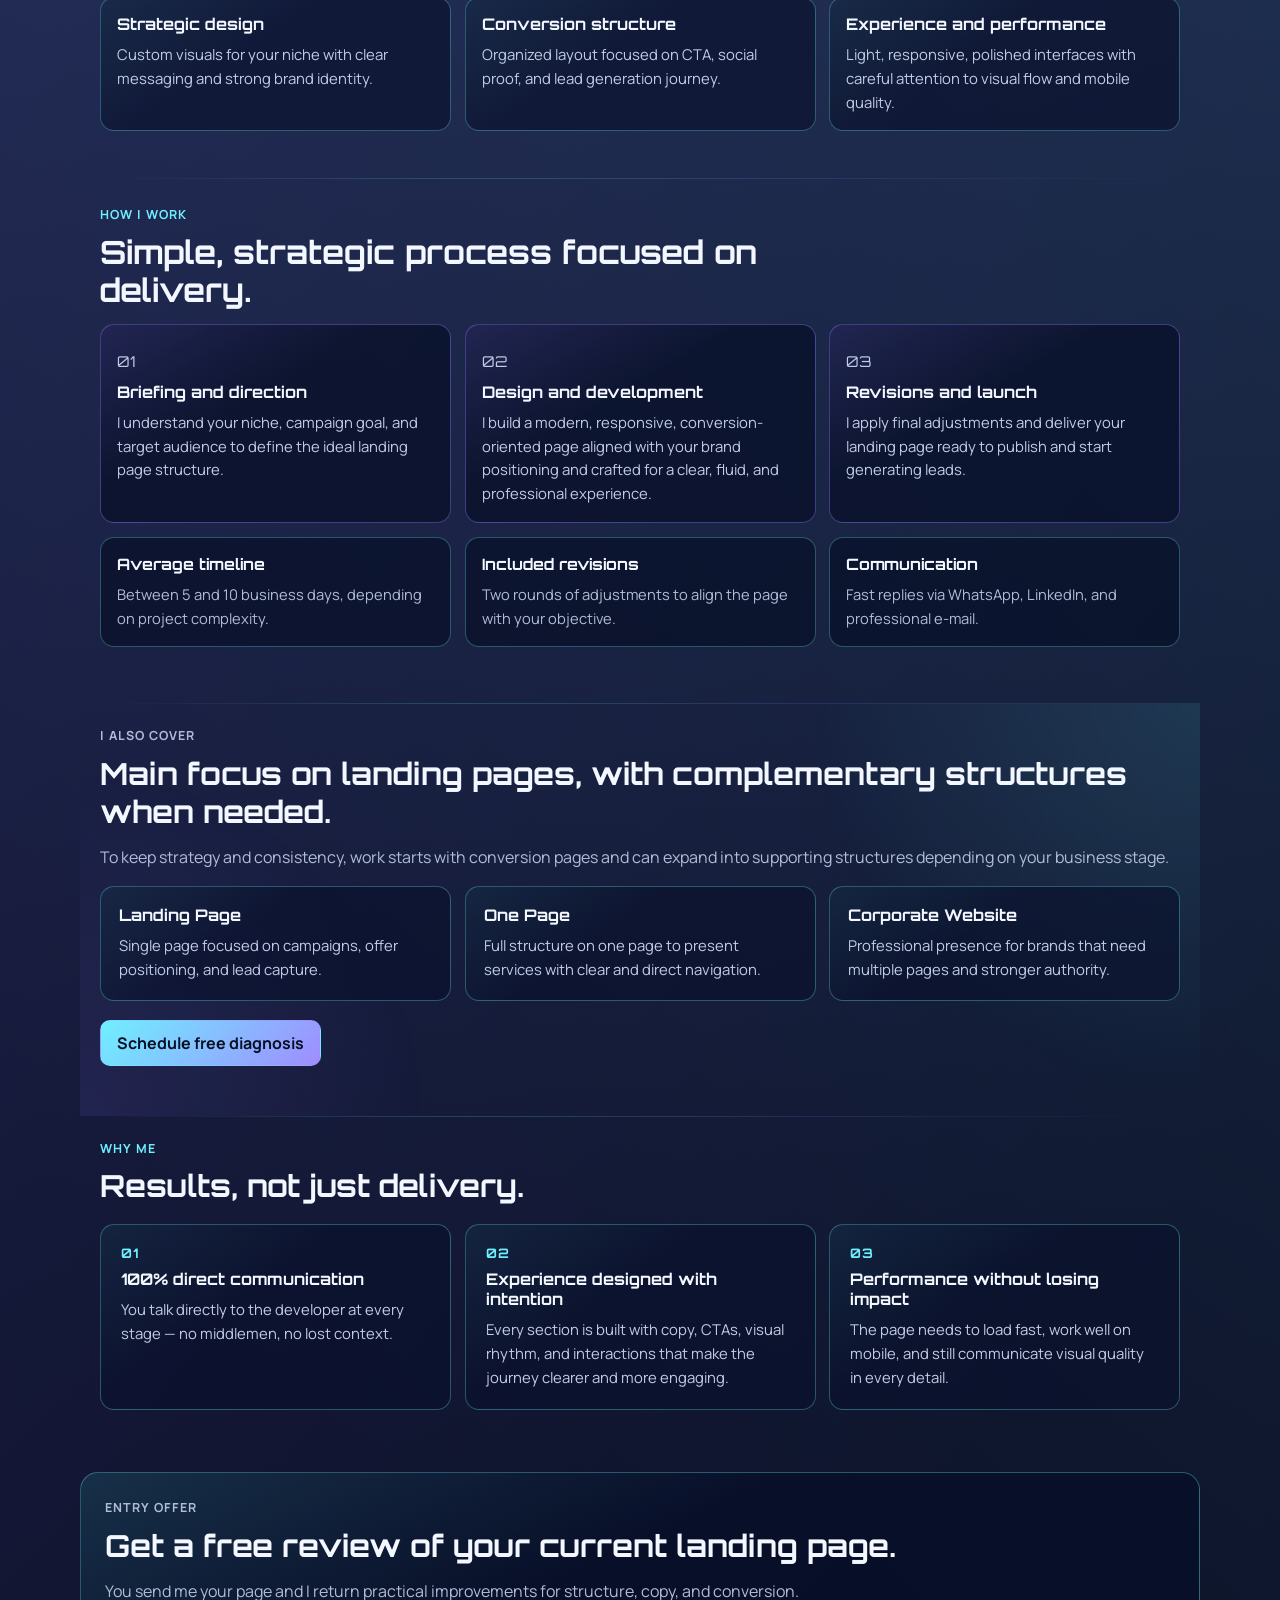
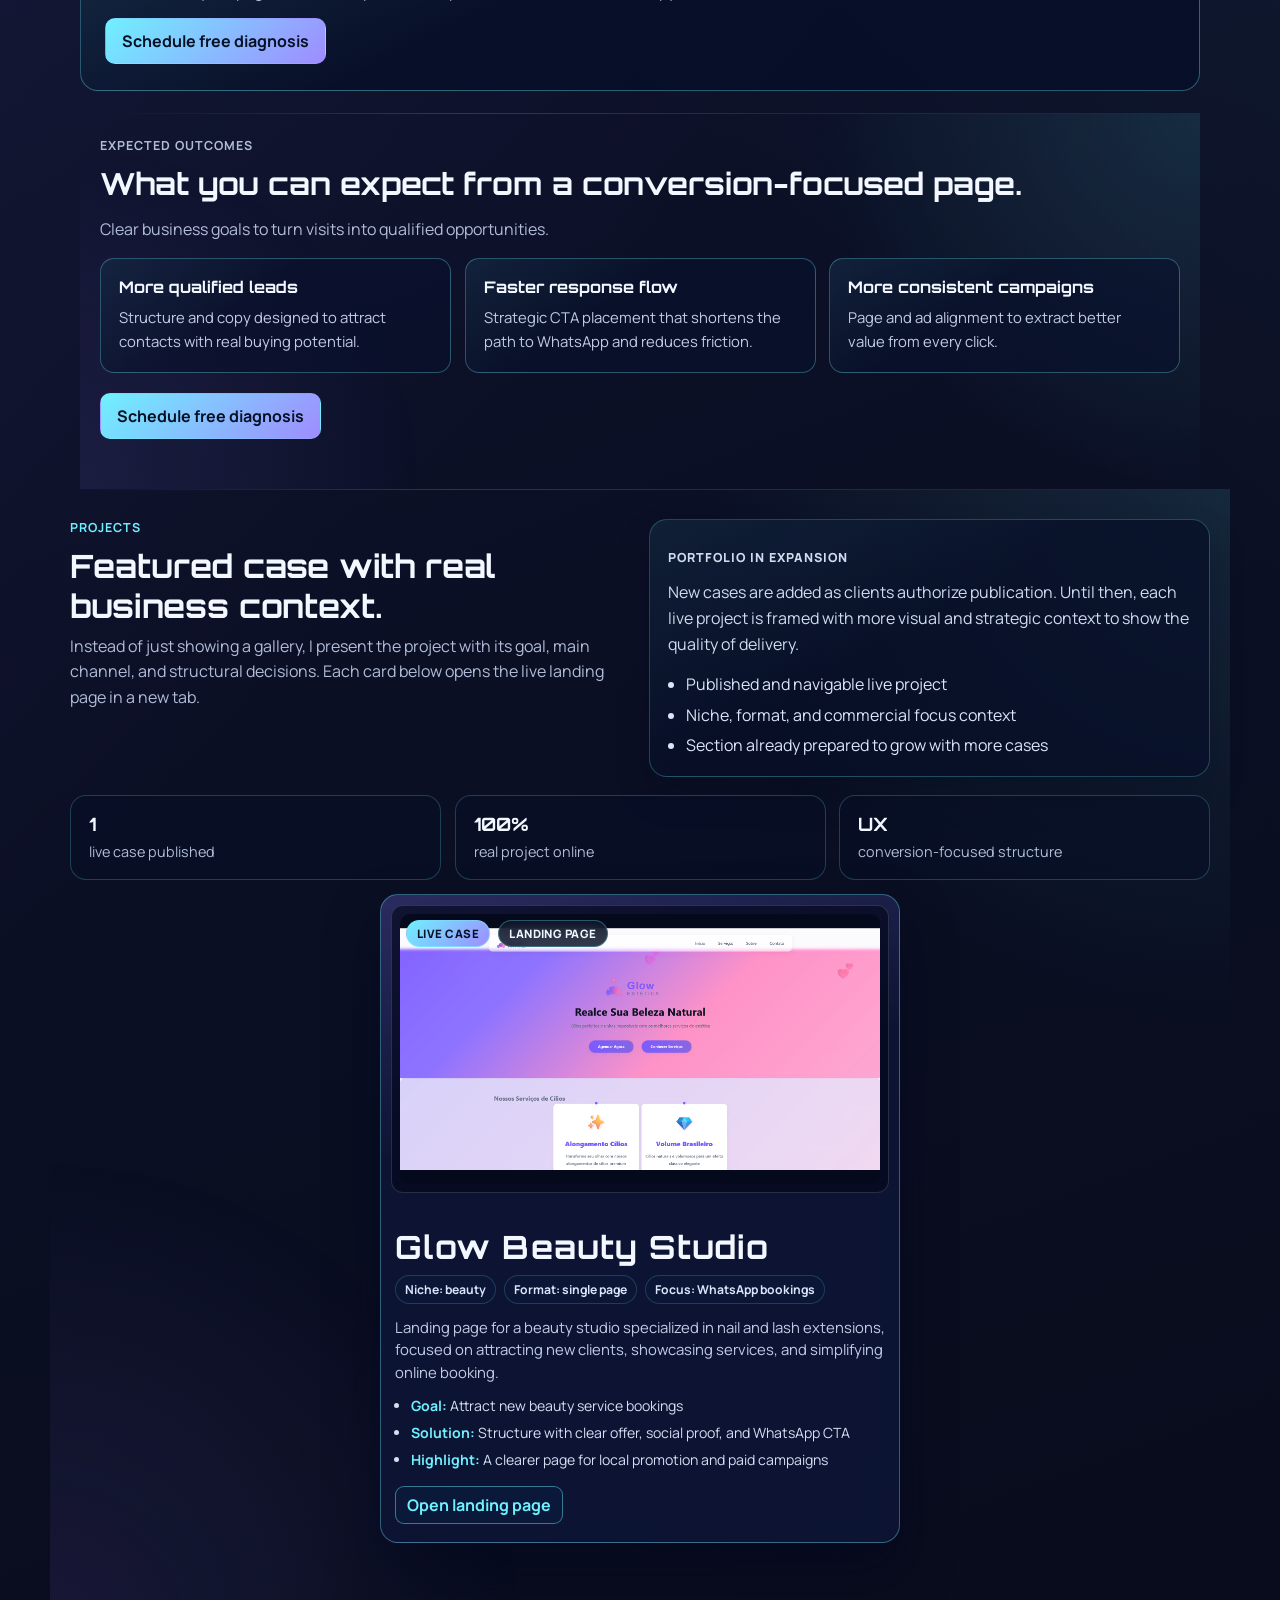
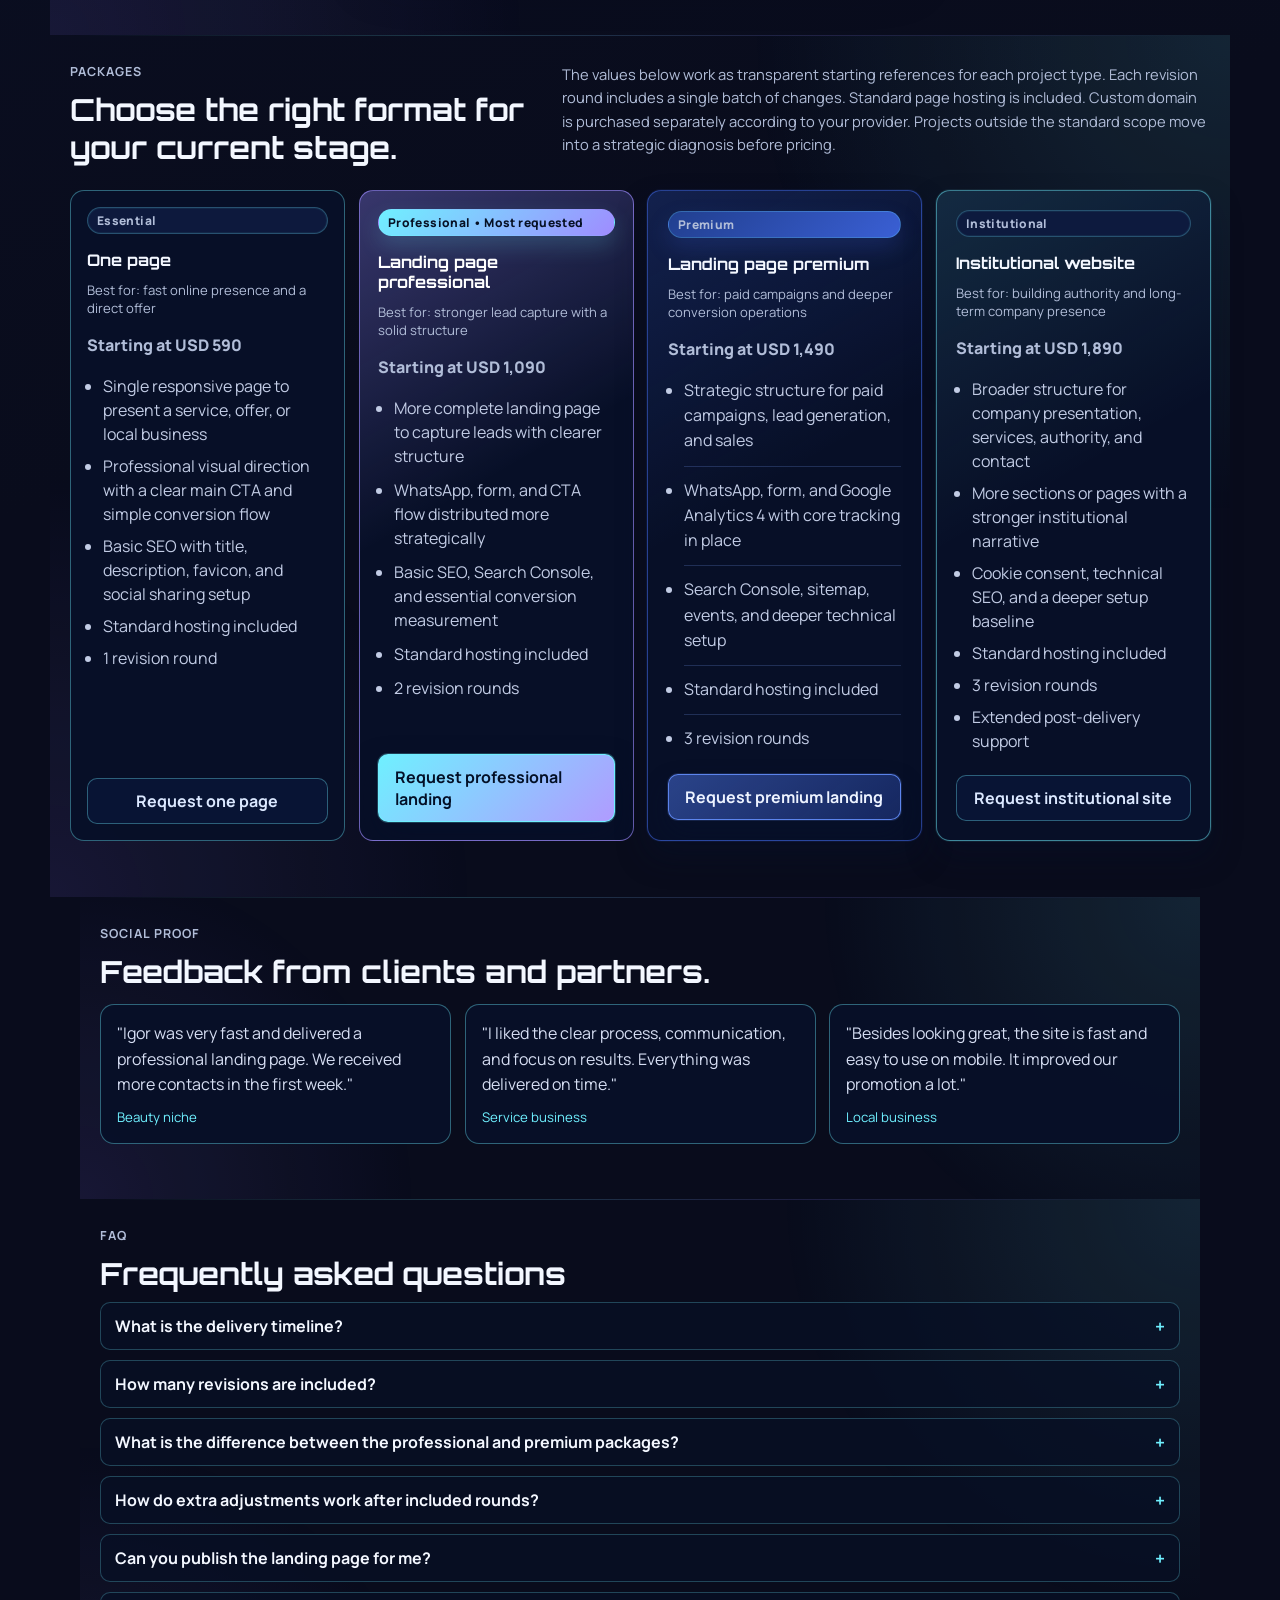
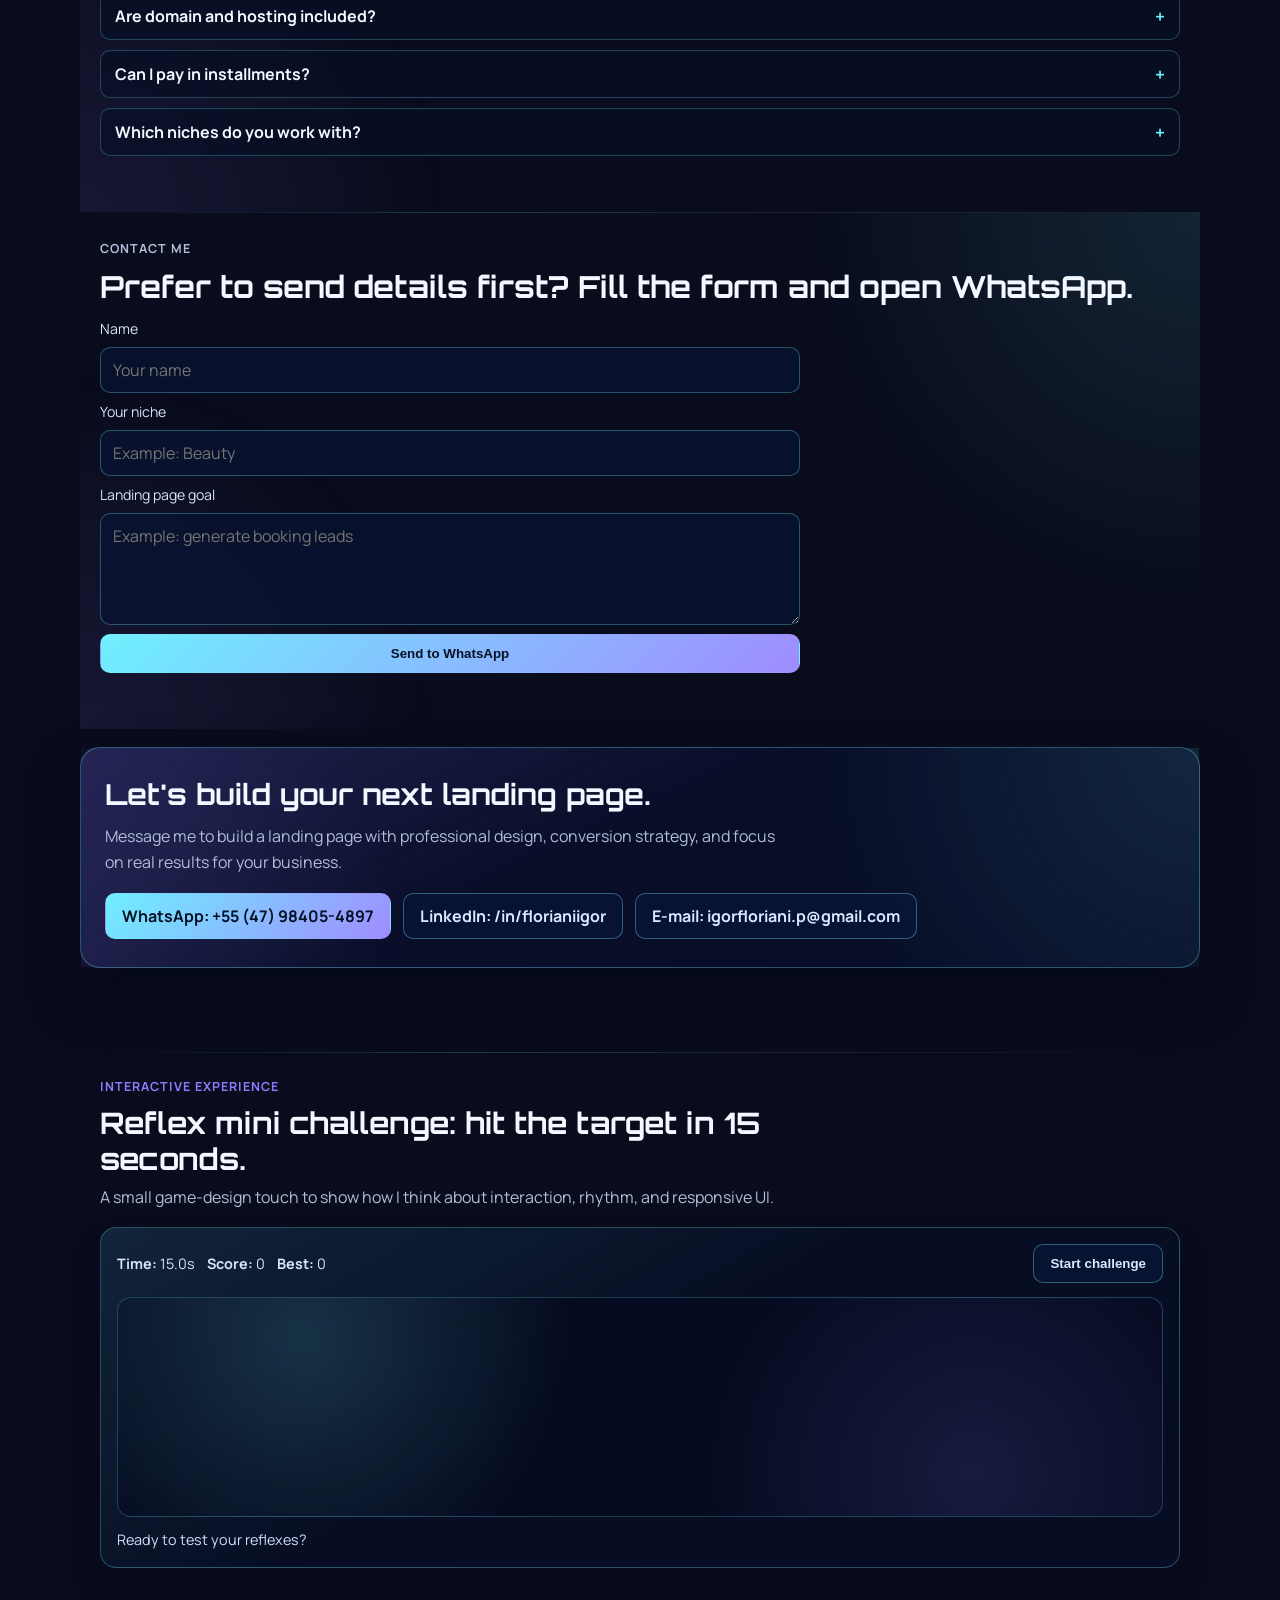
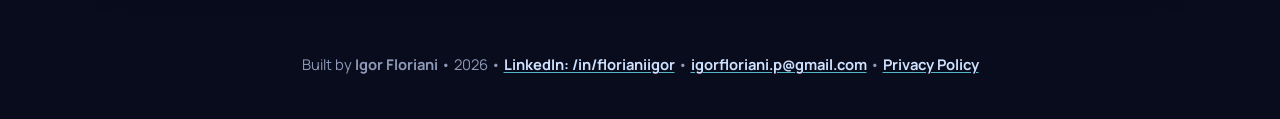
==== commit 0ad6d3da: "feat: add reflex mini game with persistent best score" ====
--- a/index.html
+++ b/index.html
@@ -725,6 +725,26 @@
           </a>
         </div>
       </section>
+
+      <section class="reflex-lab" aria-label="Mini desafio interativo" lang="pt-BR">
+        <p class="reflex-lab__tag">Experiência interativa</p>
+        <h2>Mini desafio de reflexo: acerte o alvo em 15 segundos.</h2>
+        <p class="reflex-lab__subtitle">
+          Um toque de lógica de game design para mostrar como eu penso interação, ritmo e resposta visual.
+        </p>
+        <div class="reflex-lab__panel" data-reflex-game>
+          <div class="reflex-lab__hud" aria-label="Painel do desafio">
+            <p><strong>Tempo:</strong> <span data-reflex-time>15.0s</span></p>
+            <p><strong>Pontos:</strong> <span data-reflex-score>0</span></p>
+            <p><strong>Recorde:</strong> <span data-reflex-best>0</span></p>
+            <button class="action-btn" type="button" data-reflex-start>Iniciar desafio</button>
+          </div>
+          <div class="reflex-lab__arena" data-reflex-arena aria-label="Área do desafio">
+            <button class="reflex-lab__target" type="button" data-reflex-target hidden aria-label="Alvo do desafio"></button>
+          </div>
+          <p class="reflex-lab__feedback" data-reflex-feedback>Pronto para testar seus reflexos?</p>
+        </div>
+      </section>
     </main>
 
     <footer class="footer">
--- a/styles.css
+++ b/styles.css
@@ -1577,6 +1577,115 @@
   flex-wrap: wrap;
 }
 
+.reflex-lab {
+  max-width: 1120px;
+  margin: 0 auto;
+  padding: 26px 20px 56px;
+  position: relative;
+}
+
+.reflex-lab::before {
+  content: "";
+  position: absolute;
+  top: 0;
+  left: 20px;
+  right: 20px;
+  height: 1px;
+  background: linear-gradient(90deg, transparent, rgba(111, 240, 255, 0.22), rgba(143, 123, 255, 0.18), transparent);
+  opacity: 0.9;
+}
+
+.reflex-lab__tag {
+  margin: 0;
+  color: var(--accent-2);
+  letter-spacing: 0.08em;
+  font-size: 0.78rem;
+  text-transform: uppercase;
+  font-weight: 700;
+}
+
+.reflex-lab h2 {
+  margin: 10px 0 8px;
+  max-width: 28ch;
+  font-family: "Orbitron", sans-serif;
+  font-size: clamp(1.2rem, 2.6vw, 1.85rem);
+  line-height: 1.2;
+}
+
+.reflex-lab__subtitle {
+  margin: 0;
+  max-width: 70ch;
+  color: var(--muted);
+  line-height: 1.65;
+}
+
+.reflex-lab__panel {
+  margin-top: 16px;
+  padding: 16px;
+  border-radius: 16px;
+  border: 1px solid rgba(111, 240, 255, 0.28);
+  background:
+    linear-gradient(150deg, rgba(111, 240, 255, 0.1), transparent 46%),
+    rgba(8, 16, 40, 0.74);
+  box-shadow: 0 18px 30px rgba(4, 10, 30, 0.24);
+}
+
+.reflex-lab__hud {
+  display: flex;
+  flex-wrap: wrap;
+  align-items: center;
+  gap: 12px;
+}
+
+.reflex-lab__hud p {
+  margin: 0;
+  color: #d9e5fb;
+  font-size: 0.9rem;
+}
+
+.reflex-lab__hud .action-btn {
+  margin-left: auto;
+}
+
+.reflex-lab__arena {
+  position: relative;
+  margin-top: 14px;
+  height: 220px;
+  border-radius: 14px;
+  border: 1px solid rgba(111, 240, 255, 0.22);
+  background:
+    radial-gradient(circle at 18% 20%, rgba(111, 240, 255, 0.16), transparent 30%),
+    radial-gradient(circle at 82% 80%, rgba(143, 123, 255, 0.14), transparent 32%),
+    rgba(6, 12, 32, 0.74);
+  overflow: hidden;
+}
+
+.reflex-lab__target {
+  position: absolute;
+  width: 48px;
+  height: 48px;
+  border-radius: 999px;
+  border: 1px solid rgba(111, 240, 255, 0.74);
+  background: radial-gradient(circle at 35% 35%, #d7fbff, #6ff0ff 56%, #28449a 100%);
+  box-shadow: 0 0 0 1px rgba(111, 240, 255, 0.3), 0 12px 24px rgba(5, 11, 32, 0.48);
+  cursor: crosshair;
+  transform: translate(-50%, -50%);
+  transition: transform 0.12s ease, box-shadow 0.12s ease;
+}
+
+.reflex-lab__target:hover,
+.reflex-lab__target:focus-visible {
+  transform: translate(-50%, -50%) scale(1.06);
+  box-shadow: 0 0 0 1px rgba(111, 240, 255, 0.4), 0 16px 26px rgba(5, 11, 32, 0.56);
+}
+
+.reflex-lab__feedback {
+  margin: 12px 0 0;
+  color: #d2def6;
+  font-size: 0.9rem;
+  line-height: 1.5;
+}
+
 .card {
   --project-accent: var(--accent);
   --project-surface: rgba(15, 22, 54, 0.97);
@@ -2035,7 +2144,8 @@
   }
 
   .offer,
-  .contact {
+  .contact,
+  .reflex-lab {
     margin-top: 10px;
     margin-bottom: 16px;
   }
@@ -2139,6 +2249,20 @@
   .projects.projects--two,
   .projects.projects--three {
     grid-template-columns: 1fr;
+  }
+
+  .reflex-lab__hud {
+    flex-direction: column;
+    align-items: flex-start;
+  }
+
+  .reflex-lab__hud .action-btn {
+    margin-left: 0;
+    width: 100%;
+  }
+
+  .reflex-lab__arena {
+    height: 190px;
   }
 
   .plans__grid .plan-card {
